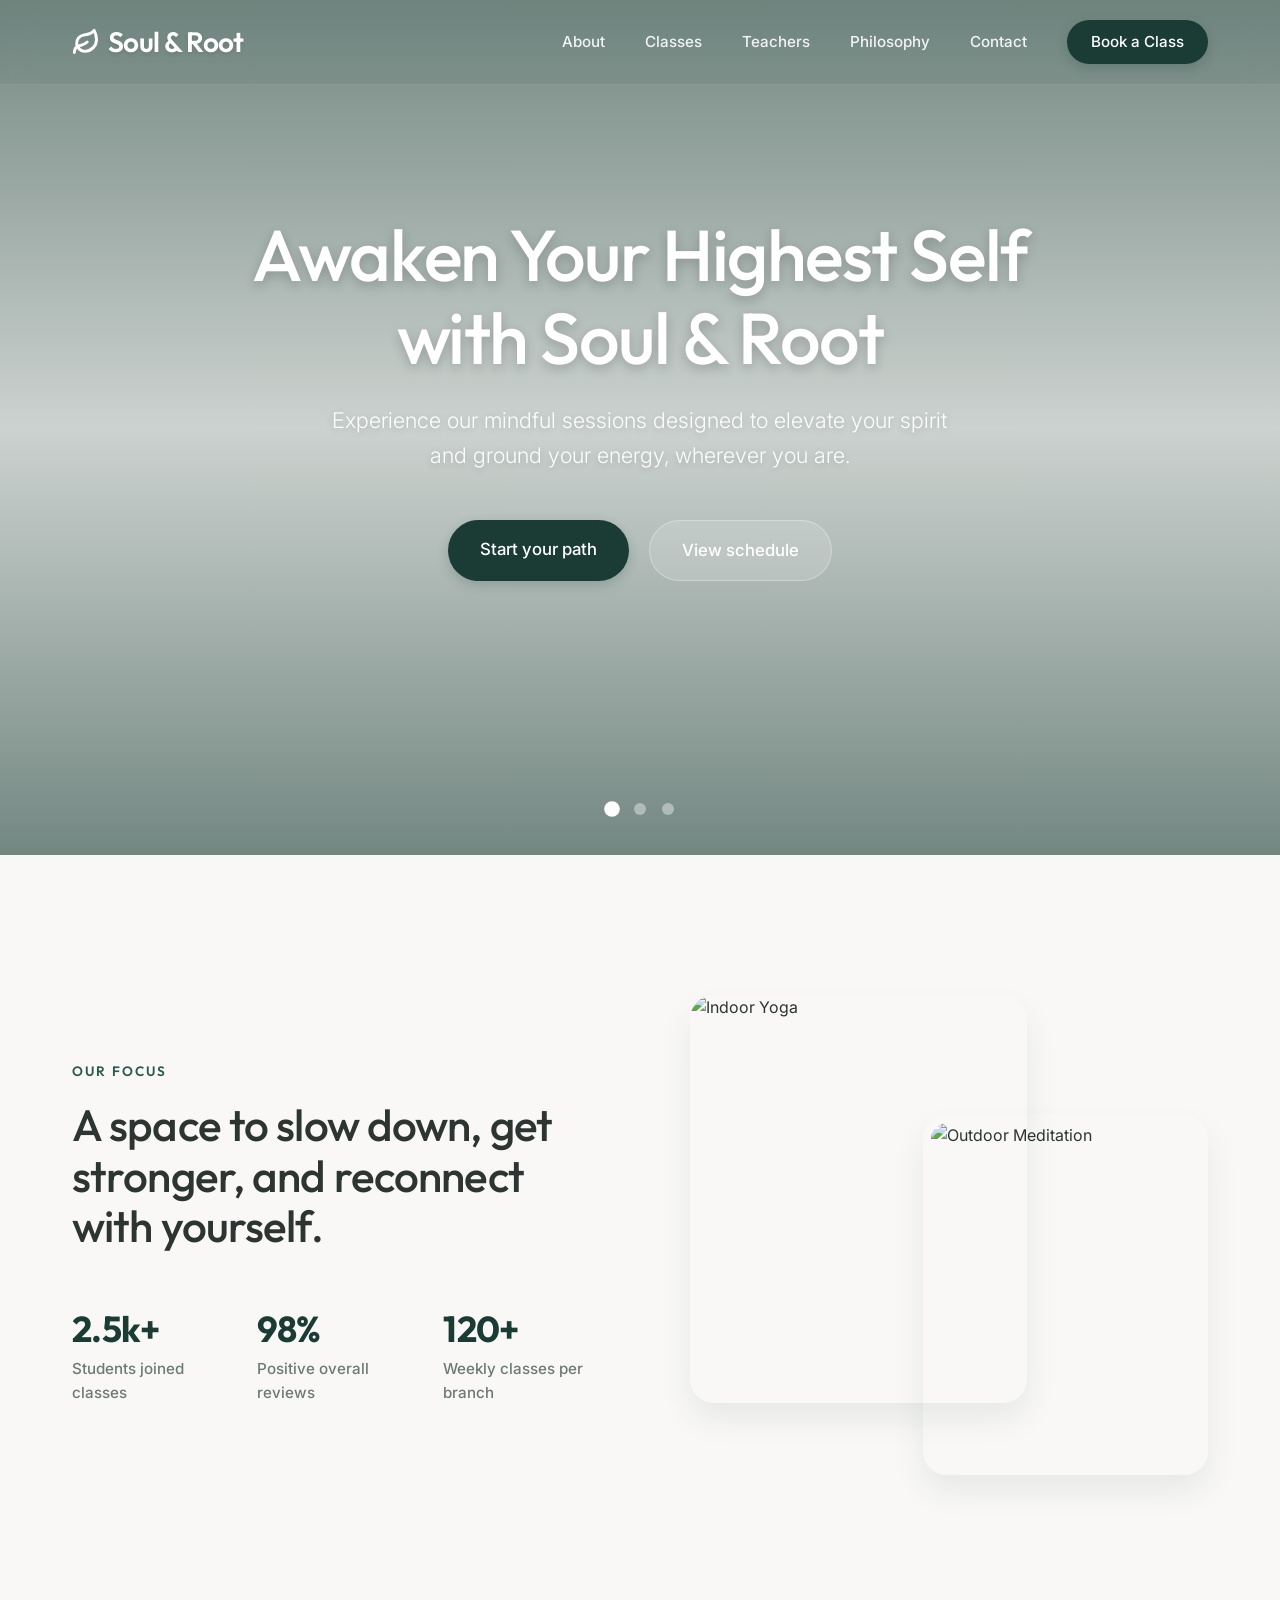
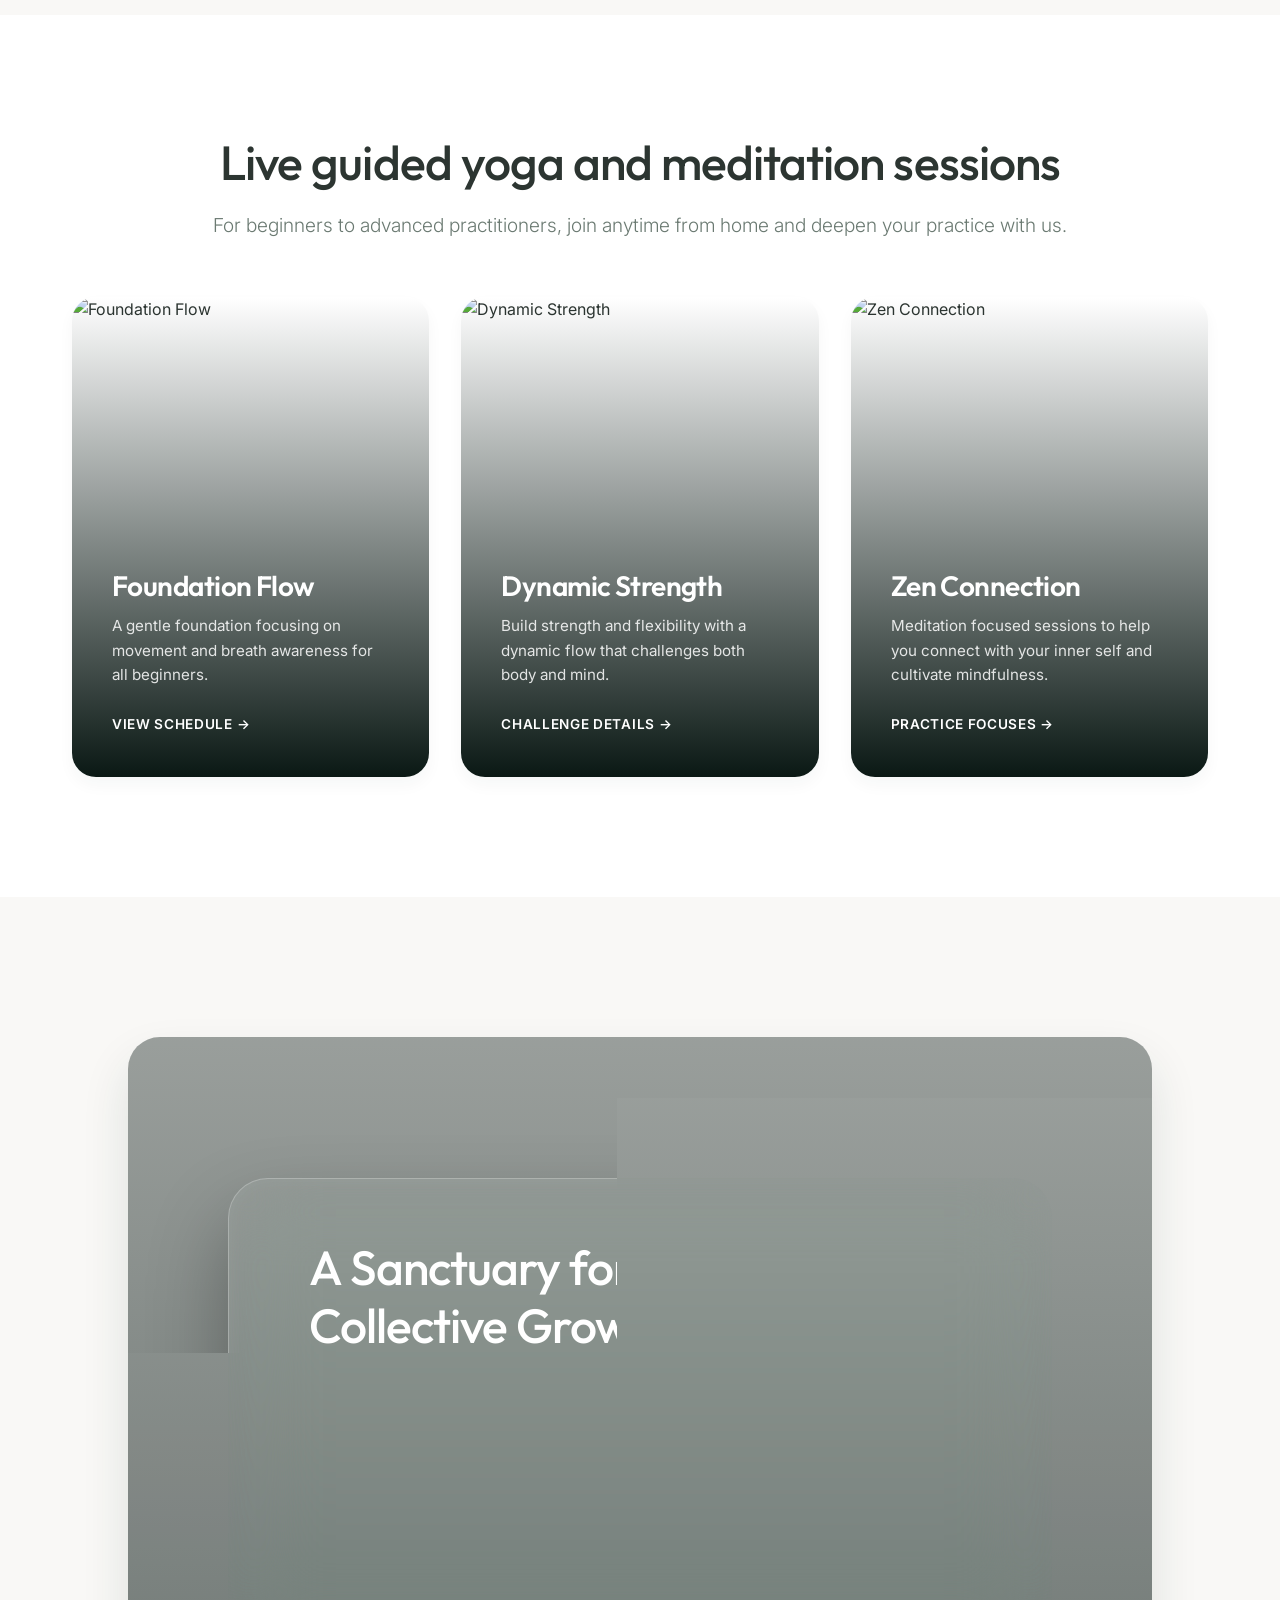
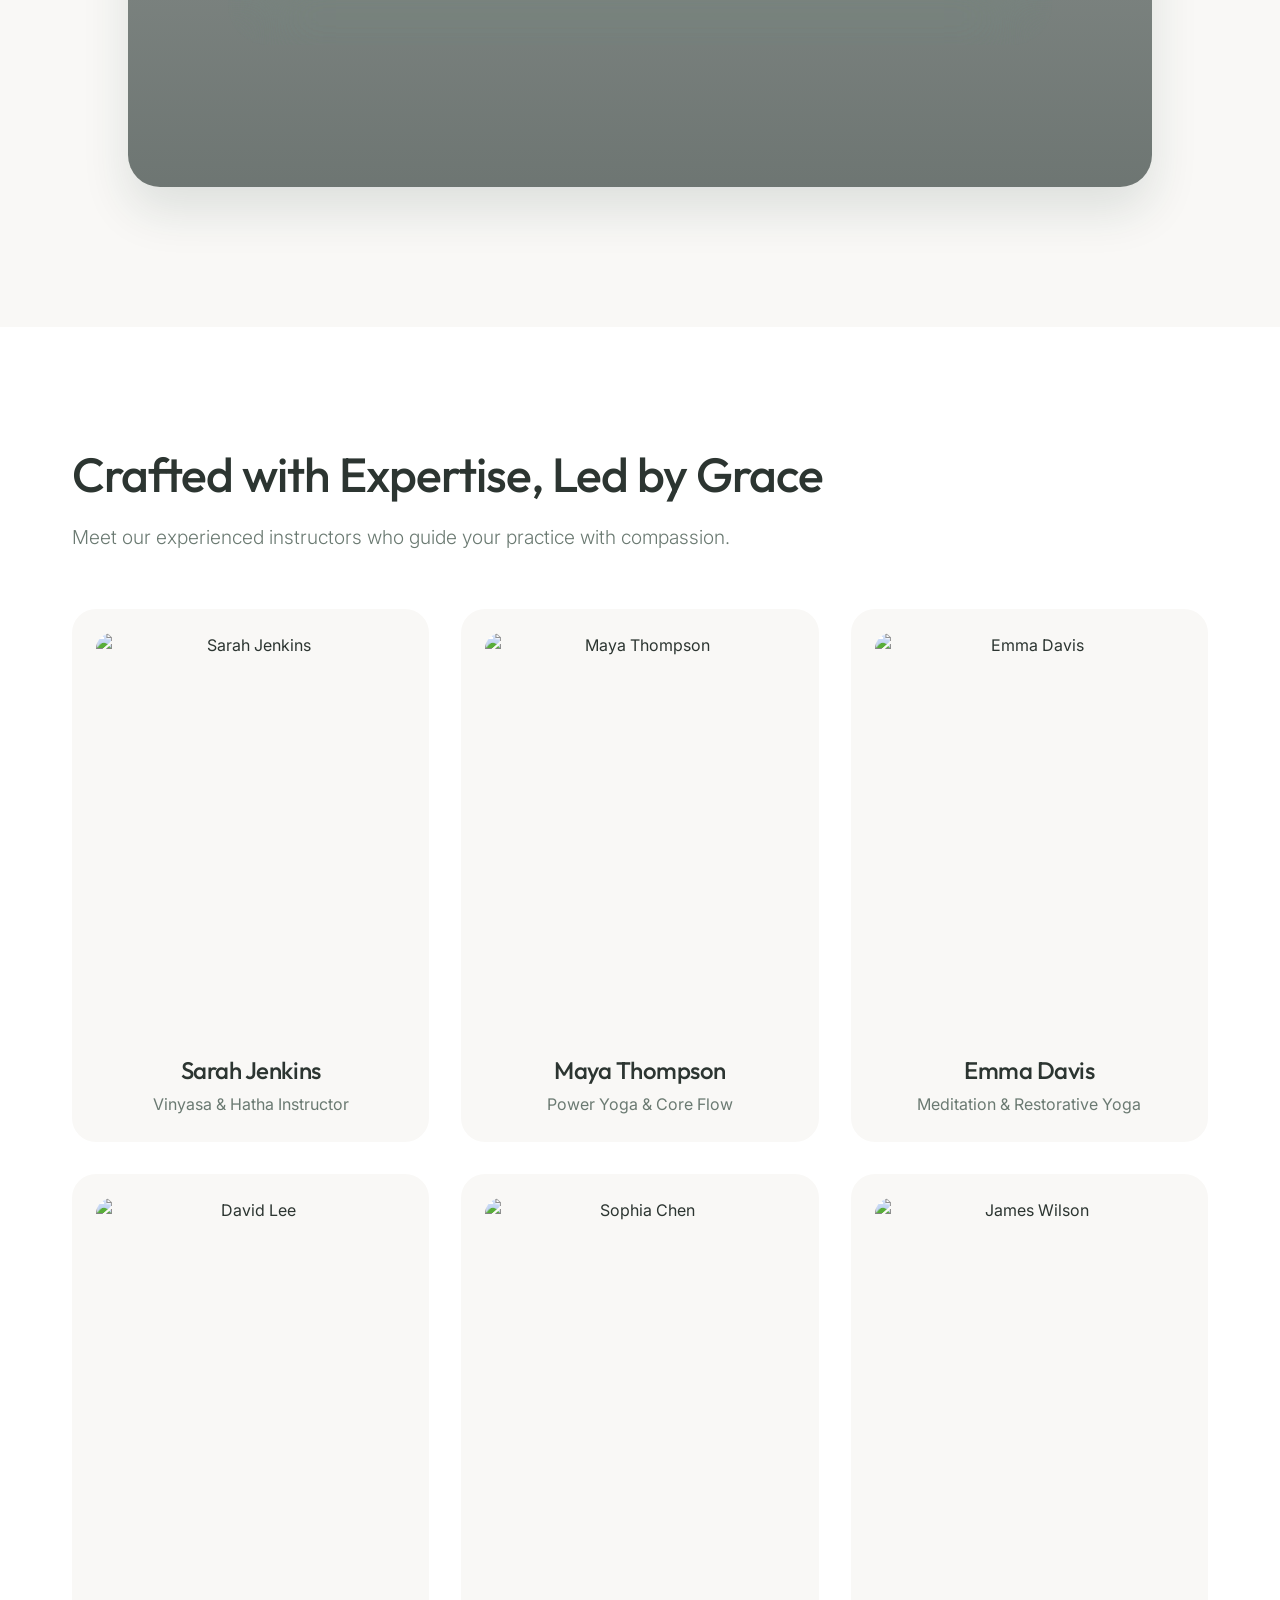
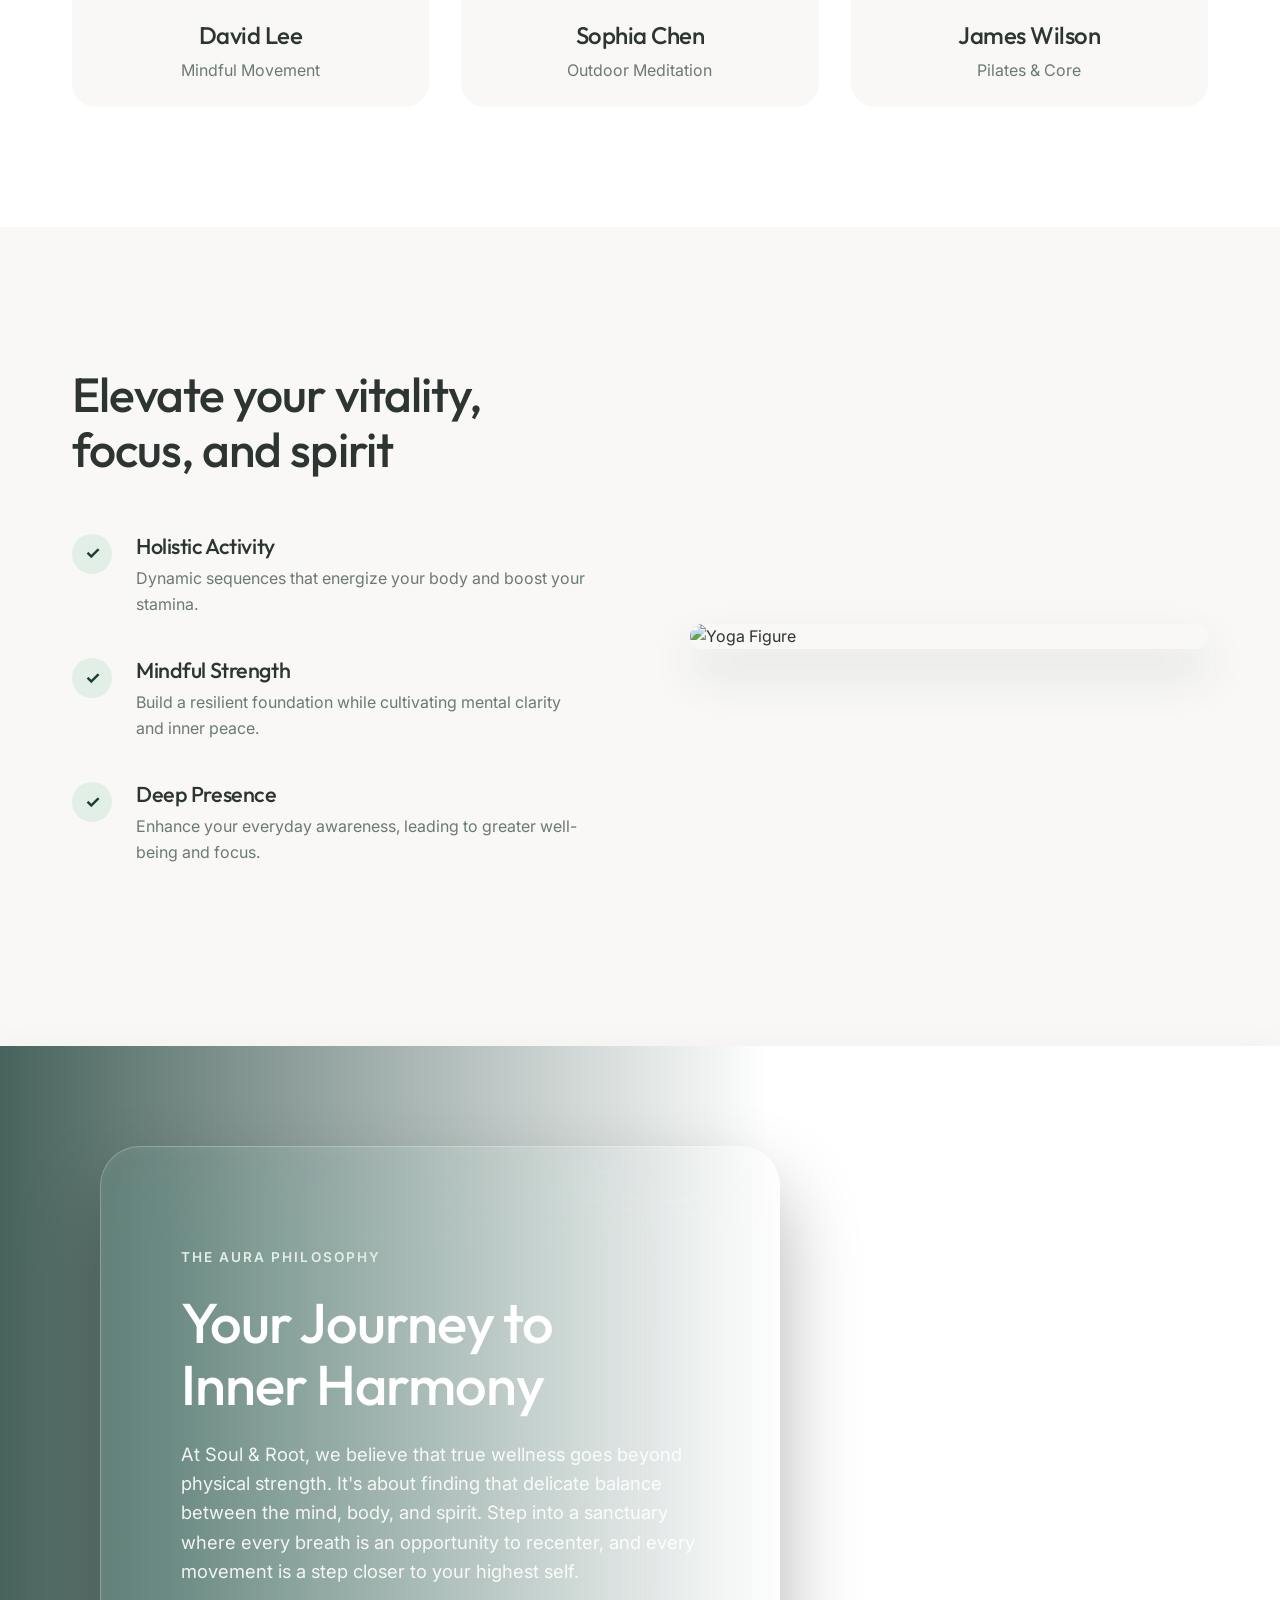
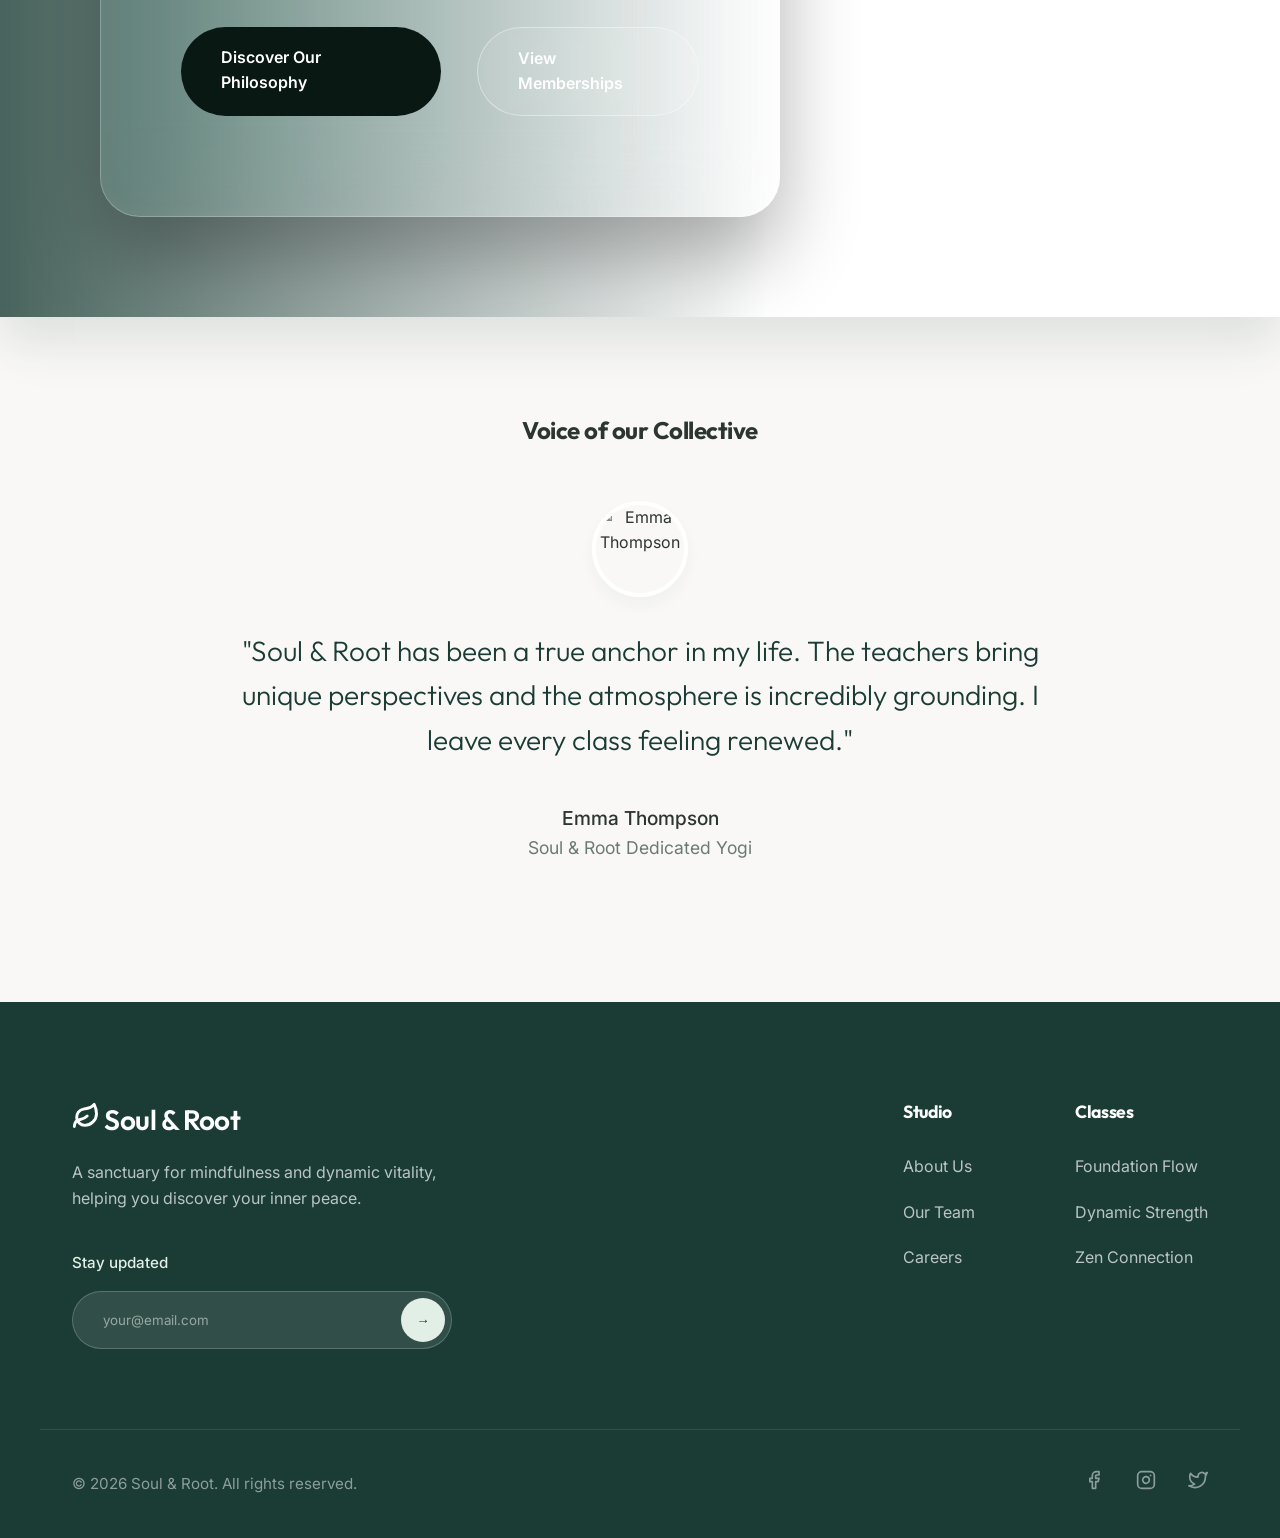
==== index.html @ 2ba50287 "Add files via upload" ====
<!DOCTYPE html>
<html lang="en">
<head>
    <meta charset="UTF-8">
    <meta name="viewport" content="width=device-width, initial-scale=1.0">
    <title>Soul & Root | Awaken Your Highest Self</title>
    <meta name="description" content="Experience our mindful sessions designed to elevate your spirit and ground your energy.">
    <link href="https://fonts.googleapis.com/css2?family=Inter:wght@300;400;500;600;700&family=Outfit:wght@300;400;500;600;700;800&display=swap" rel="stylesheet">
    <link rel="stylesheet" href="style.css">
</head>
<body>
    <header class="navbar sticky-nav">
        <div class="container nav-container">
            <a href="#" class="logo">
                <svg xmlns="http://www.w3.org/2000/svg" width="28" height="28" viewBox="0 0 24 24" fill="none" stroke="currentColor" stroke-width="2" stroke-linecap="round" stroke-linejoin="round" class="logo-icon"><path d="M11 20A7 7 0 0 1 9.8 6.1C15.5 5 17 4.48 19 2c1 2 2 4.18 2 8 0 5.5-4.78 10-10 10Z"></path><path d="M2 21c0-3 1.85-5.36 5.08-6C9.5 14.52 12 13 13 12"></path></svg>
                Soul & Root
            </a>
            <div class="hamburger" id="hamburger">
                <svg xmlns="http://www.w3.org/2000/svg" width="32" height="32" viewBox="0 0 24 24" fill="none" stroke="currentColor" stroke-width="2" stroke-linecap="round" stroke-linejoin="round"><line x1="3" y1="12" x2="21" y2="12"></line><line x1="3" y1="6" x2="21" y2="6"></line><line x1="3" y1="18" x2="21" y2="18"></line></svg>
            </div>
            <div class="nav-menu" id="nav-menu">
                <nav class="nav-links">
                    <a href="#about">About</a>
                    <a href="#classes">Classes</a>
                    <a href="#teachers">Teachers</a>
                    <a href="#experience">Philosophy</a>
                    <a href="#contact">Contact</a>
                </nav>
                <a href="#schedule" class="btn btn-primary nav-cta">Book a Class</a>
            </div>
        </div>
    </header>

    <main>
        <section class="hero" id="home">
            <div class="hero-slider">
                <div class="slide active" style="background-image: url('images/hero_slide_3.png');"></div>
                <div class="slide" style="background-image: url('images/hero_slide_2.png');"></div>
                <div class="slide" style="background-image: url('images/hero_bg_new.png');"></div>
            </div>
            <div class="hero-overlay"></div>
            <div class="hero-content container fade-in-up">
                <h1>Awaken Your Highest Self<br>with Soul & Root</h1>
                <p>Experience our mindful sessions designed to elevate your spirit<br>and ground your energy, wherever you are.</p>
                <div class="hero-buttons">
                    <a href="#start" class="btn btn-primary">Start your path</a>
                    <a href="#schedule" class="btn btn-secondary">View schedule</a>
                </div>
            </div>
            <div class="slider-controls">
                <button class="dot active" data-index="0" aria-label="Slide 1"></button>
                <button class="dot" data-index="1" aria-label="Slide 2"></button>
                <button class="dot" data-index="2" aria-label="Slide 3"></button>
            </div>
        </section>

        <section class="features" id="about">
            <div class="container features-container">
                <div class="features-text">
                    <h4 class="section-subtitle">OUR FOCUS</h4>
                    <h2>A space to slow down, get stronger, and reconnect with yourself.</h2>
                    <div class="stats">
                        <div class="stat-item">
                            <h3>2.5k+</h3>
                            <p>Students joined classes</p>
                        </div>
                        <div class="stat-item">
                            <h3>98%</h3>
                            <p>Positive overall reviews</p>
                        </div>
                        <div class="stat-item">
                            <h3>120+</h3>
                            <p>Weekly classes per branch</p>
                        </div>
                    </div>
                </div>
                <div class="features-images">
                    <div class="img-wrap img-wrap-1 hover-lift">
                        <img src="images/yoga_indoor.png" alt="Indoor Yoga">
                    </div>
                    <div class="img-wrap img-wrap-2 hover-lift">
                        <img src="images/meditation_outdoor.png" alt="Outdoor Meditation">
                    </div>
                </div>
            </div>
        </section>

        <section class="sessions" id="classes">
            <div class="container">
                <div class="section-header text-center">
                    <h2>Live guided yoga and meditation sessions</h2>
                    <p>For beginners to advanced practitioners, join anytime from home and deepen your practice with us.</p>
                </div>
                <div class="premium-session-cards">
                    <a href="#" class="premium-card hover-lift">
                        <img src="https://images.unsplash.com/photo-1544367567-0f2fcb009e0b?q=80&w=800&auto=format&fit=crop" class="premium-card-bg" alt="Foundation Flow">
                        <div class="premium-card-overlay"></div>
                        <div class="premium-card-content">
                            <h3>Foundation Flow</h3>
                            <p>A gentle foundation focusing on movement and breath awareness for all beginners.</p>
                            <span class="card-link">View schedule &rarr;</span>
                        </div>
                    </a>
                    <a href="#" class="premium-card hover-lift">
                        <img src="https://images.unsplash.com/photo-1575052814086-f385e2e2ad1b?q=80&w=800&auto=format&fit=crop" class="premium-card-bg" alt="Dynamic Strength">
                        <div class="premium-card-overlay"></div>
                        <div class="premium-card-content">
                            <h3>Dynamic Strength</h3>
                            <p>Build strength and flexibility with a dynamic flow that challenges both body and mind.</p>
                            <span class="card-link">Challenge Details &rarr;</span>
                        </div>
                    </a>
                    <a href="#" class="premium-card hover-lift">
                        <img src="https://images.unsplash.com/photo-1506126613408-eca07ce68773?q=80&w=800&auto=format&fit=crop" class="premium-card-bg" alt="Zen Connection">
                        <div class="premium-card-overlay"></div>
                        <div class="premium-card-content">
                            <h3>Zen Connection</h3>
                            <p>Meditation focused sessions to help you connect with your inner self and cultivate mindfulness.</p>
                            <span class="card-link">Practice Focuses &rarr;</span>
                        </div>
                    </a>
                </div>
            </div>
        </section>

        <section class="community" id="community">
            <div class="community-bg">
                    <div class="community-content">
                        <div class="community-text">
                            <h2>A Sanctuary for<br>Collective Growth</h2>
                            <p>Join our inclusive and vibrant community of practitioners. Discover a sense of belonging and support as we all grow together in our journey.</p>
                            <a href="#" class="btn-solid-glass">Join the Circle</a>
                        </div>
                        <div class="community-stats">
                            <div class="stat">
                                <h3>5k+</h3>
                                <p>Yoga Classes</p>
                            </div>
                            <div class="stat">
                                <h3>15+</h3>
                                <p>Yoga Styles</p>
                            </div>
                        </div>
                    </div>
                </div>
            </div>
        </section>

        <section class="teachers" id="teachers">
            <div class="container">
                <div class="section-header">
                    <h2>Crafted with Expertise, Led by Grace</h2>
                    <p>Meet our experienced instructors who guide your practice with compassion.</p>
                </div>
                <div class="teacher-grid">
                    <div class="teacher-card hover-lift">
                        <img src="images/teacher_1.png" alt="Sarah Jenkins">
                        <h3>Sarah Jenkins</h3>
                        <p>Vinyasa & Hatha Instructor</p>
                    </div>
                    <div class="teacher-card hover-lift">
                        <img src="images/teacher_2.png" alt="Maya Thompson">
                        <h3>Maya Thompson</h3>
                        <p>Power Yoga & Core Flow</p>
                    </div>
                    <div class="teacher-card hover-lift">
                        <img src="images/teacher_3.png" alt="Emma Davis">
                        <h3>Emma Davis</h3>
                        <p>Meditation & Restorative Yoga</p>
                    </div>
                    <div class="teacher-card hover-lift">
                        <img src="images/teacher_4.png" alt="David Lee">
                        <h3>David Lee</h3>
                        <p>Mindful Movement</p>
                    </div>
                    <div class="teacher-card hover-lift">
                        <img src="images/teacher_5.png" alt="Sophia Chen">
                        <h3>Sophia Chen</h3>
                        <p>Outdoor Meditation</p>
                    </div>
                    <div class="teacher-card hover-lift">
                        <img src="images/teacher_6.png" alt="James Wilson">
                        <h3>James Wilson</h3>
                        <p>Pilates & Core</p>
                    </div>
                </div>
            </div>
        </section>

        <section class="benefits">
            <div class="container benefits-container">
                <div class="benefits-text">
                    <h2>Elevate your vitality,<br>focus, and spirit</h2>
                    <ul class="benefits-list">
                        <li>
                            <div class="icon">✓</div>
                            <div>
                                <h4>Holistic Activity</h4>
                                <p>Dynamic sequences that energize your body and boost your stamina.</p>
                            </div>
                        </li>
                        <li>
                            <div class="icon">✓</div>
                            <div>
                                <h4>Mindful Strength</h4>
                                <p>Build a resilient foundation while cultivating mental clarity and inner peace.</p>
                            </div>
                        </li>
                        <li>
                            <div class="icon">✓</div>
                            <div>
                                <h4>Deep Presence</h4>
                                <p>Enhance your everyday awareness, leading to greater well-being and focus.</p>
                            </div>
                        </li>
                    </ul>
                </div>
                <div class="benefits-image hover-lift">
                    <img src="images/normal_yoga.png" alt="Yoga Figure">
                </div>
            </div>
        </section>

        <section class="experience" id="experience">
            <div class="experience-bg">
                    <div class="experience-content">
                        <span class="experience-badge">THE AURA PHILOSOPHY</span>
                        <h2>Your Journey to<br>Inner Harmony</h2>
                        <p>At Soul & Root, we believe that true wellness goes beyond physical strength. It's about finding that delicate balance between the mind, body, and spirit. Step into a sanctuary where every breath is an opportunity to recenter, and every movement is a step closer to your highest self.</p>
                        <div class="hero-buttons">
                            <a href="#about" class="btn-solid-glass">Discover Our Philosophy</a>
                            <a href="#pricing" class="btn-outline-glass" style="margin-left: 16px;">View Memberships</a>
                        </div>
                    </div>
                </div>
            </div>
        </section>

        <section class="testimonial">
            <div class="container text-center">
                <h2>Voice of our Collective</h2>
                <div class="testimonial-content">
                    <img src="images/testimonial_user.png" alt="Emma Thompson" class="testimonial-avatar">
                    <blockquote>
                        "Soul & Root has been a true anchor in my life. The teachers bring unique perspectives and the atmosphere is incredibly grounding. I leave every class feeling renewed."
                    </blockquote>
                    <p class="author"><strong>Emma Thompson</strong><br>Soul & Root Dedicated Yogi</p>
                </div>
            </div>
        </section>
    </main>

    <footer class="footer">
        <div class="container footer-container">
            <div class="footer-brand">
                <a href="#" class="logo">
                    <svg xmlns="http://www.w3.org/2000/svg" width="28" height="28" viewBox="0 0 24 24" fill="none" stroke="currentColor" stroke-width="2" stroke-linecap="round" stroke-linejoin="round" class="logo-icon"><path d="M11 20A7 7 0 0 1 9.8 6.1C15.5 5 17 4.48 19 2c1 2 2 4.18 2 8 0 5.5-4.78 10-10 10Z"></path><path d="M2 21c0-3 1.85-5.36 5.08-6C9.5 14.52 12 13 13 12"></path></svg>
                    Soul & Root
                </a>
                <p>A sanctuary for mindfulness and dynamic vitality, helping you discover your inner peace.</p>
                <div class="newsletter">
                    <label for="email">Stay updated</label>
                    <div class="input-group">
                        <input type="email" id="email" placeholder="your@email.com">
                        <button type="submit" aria-label="Subscribe">&rarr;</button>
                    </div>
                </div>
            </div>
            <div class="footer-links">
                <div class="link-column">
                    <h4>Studio</h4>
                    <a href="#">About Us</a>
                    <a href="#">Our Team</a>
                    <a href="#">Careers</a>
                </div>
                <div class="link-column">
                    <h4>Classes</h4>
                    <a href="#">Foundation Flow</a>
                    <a href="#">Dynamic Strength</a>
                    <a href="#">Zen Connection</a>
                </div>
            </div>
        </div>
        <div class="container footer-bottom">
            <p>&copy; 2026 Soul & Root. All rights reserved.</p>
            <div class="social-links">
                <a href="#" aria-label="Facebook"><svg xmlns="http://www.w3.org/2000/svg" width="20" height="20" viewBox="0 0 24 24" fill="none" stroke="currentColor" stroke-width="2" stroke-linecap="round" stroke-linejoin="round"><path d="M18 2h-3a5 5 0 0 0-5 5v3H7v4h3v8h4v-8h3l1-4h-4V7a1 1 0 0 1 1-1h3z"></path></svg></a>
                <a href="#" aria-label="Instagram"><svg xmlns="http://www.w3.org/2000/svg" width="20" height="20" viewBox="0 0 24 24" fill="none" stroke="currentColor" stroke-width="2" stroke-linecap="round" stroke-linejoin="round"><rect x="2" y="2" width="20" height="20" rx="5" ry="5"></rect><path d="M16 11.37A4 4 0 1 1 12.63 8 4 4 0 0 1 16 11.37z"></path><line x1="17.5" y1="6.5" x2="17.51" y2="6.5"></line></svg></a>
                <a href="#" aria-label="Twitter"><svg xmlns="http://www.w3.org/2000/svg" width="20" height="20" viewBox="0 0 24 24" fill="none" stroke="currentColor" stroke-width="2" stroke-linecap="round" stroke-linejoin="round"><path d="M23 3a10.9 10.9 0 0 1-3.14 1.53 4.48 4.48 0 0 0-7.86 3v1A10.66 10.66 0 0 1 3 4s-4 9 5 13a11.64 11.64 0 0 1-7 2c9 5 20 0 20-11.5a4.5 4.5 0 0 0-.08-.83A7.72 7.72 0 0 0 23 3z"></path></svg></a>
            </div>
        </div>
    </footer>

    <script>
        document.addEventListener('DOMContentLoaded', () => {
            const slides = document.querySelectorAll('.hero-slider .slide');
            const dots = document.querySelectorAll('.slider-controls .dot');
            const hamburger = document.getElementById('hamburger');
            const navMenu = document.getElementById('nav-menu');
            let currentSlide = 0;
            let slideInterval;

            // Mobile Menu Toggle
            if (hamburger && navMenu) {
                hamburger.addEventListener('click', () => {
                    navMenu.classList.toggle('active');
                });

                // Close mobile menu when clicking a link
                document.querySelectorAll('.nav-links a, .nav-cta').forEach(link => {
                    link.addEventListener('click', () => {
                        navMenu.classList.remove('active');
                    });
                });
            }

            // Scroll Effect
            window.addEventListener('scroll', () => {
                const navbar = document.querySelector('.navbar');
                if (window.scrollY > 50) {
                    navbar.classList.add('scrolled');
                } else {
                    navbar.classList.remove('scrolled');
                }
            });


            // Slider Logic
            function goToSlide(n) {
                slides[currentSlide].classList.remove('active');
                if (dots.length > 0) dots[currentSlide].classList.remove('active');
                currentSlide = (n + slides.length) % slides.length;
                slides[currentSlide].classList.add('active');
                if (dots.length > 0) dots[currentSlide].classList.add('active');
            }

            function nextSlide() {
                goToSlide(currentSlide + 1);
            }

            function startSlideShow() {
                if (slides.length > 0) {
                    slideInterval = setInterval(nextSlide, 5000);
                }
            }

            if (dots.length > 0) {
                dots.forEach((dot, index) => {
                    dot.addEventListener('click', () => {
                        clearInterval(slideInterval);
                        goToSlide(index);
                        startSlideShow();
                    });
                });
            }

            startSlideShow();
        });
    </script>
</body>
</html>
---- style.css ----
:root {
    --primary-font: 'Inter', sans-serif;
    --heading-font: 'Outfit', sans-serif;
    
    /* New Modern Wellness Palette */
    --color-bg: #F9F8F6; /* Warm off-white */
    --color-text: #2C3531; /* Very dark slate green */
    --color-text-light: #6B7A72;
    
    --color-sage: #E2EFE7;
    --color-sage-dark: #C6D8CE;
    --color-forest: #1A3C34;
    --color-forest-light: #2A5A4F;
    --color-night: #0A1814; /* Extremely deep forest charcoal */
    --color-sand: #F4F1DE;
    --color-white: #FFFFFF;
    
    --radius-sm: 8px;
    --radius-md: 16px;
    --radius-lg: 24px;
    --radius-xl: 32px;
    
    --shadow-sm: 0 8px 16px rgba(26, 60, 52, 0.04);
    --shadow-md: 0 16px 32px rgba(26, 60, 52, 0.08);
    --shadow-lg: 0 24px 48px rgba(26, 60, 52, 0.12);
}

* {
    margin: 0;
    padding: 0;
    box-sizing: border-box;
}

html {
    scroll-behavior: smooth;
}

body {
    font-family: var(--primary-font);
    background-color: var(--color-bg);
    color: var(--color-text);
    line-height: 1.6;
    -webkit-font-smoothing: antialiased;
    overflow-x: hidden;
}

a {
    text-decoration: none;
    color: inherit;
}

ul {
    list-style: none;
}

img {
    max-width: 100%;
    display: block;
}

.container {
    max-width: 1200px;
    margin: 0 auto;
    padding: 0 32px;
}

section {
    padding: 140px 0;
}

.text-center {
    text-align: center;
}

/* Typography Improvements */
h1, h2, h3, h4, .logo {
    font-family: var(--heading-font);
    color: var(--color-text);
    line-height: 1.15;
    letter-spacing: -0.02em;
}

.section-header {
    margin-bottom: 56px;
}

.section-header h2 {
    font-size: 3rem;
    font-weight: 500;
    margin-bottom: 20px;
}

.section-header p {
    color: var(--color-text-light);
    font-size: 1.2rem;
    font-weight: 300;
}

.hover-lift {
    transition: transform 0.4s cubic-bezier(0.165, 0.84, 0.44, 1), box-shadow 0.4s cubic-bezier(0.165, 0.84, 0.44, 1);
}

.hover-lift:hover {
    transform: translateY(-8px);
    box-shadow: var(--shadow-lg);
}

/* Buttons */
.btn {
    display: inline-block;
    padding: 16px 32px;
    border-radius: 40px;
    font-weight: 500;
    font-size: 1.05rem;
    transition: all 0.3s ease;
    cursor: pointer;
    border: none;
    text-align: center;
}

.btn-primary {
    background-color: var(--color-forest);
    color: var(--color-white);
    box-shadow: 0 4px 12px rgba(26, 60, 52, 0.2);
}

.btn-primary:hover {
    background-color: var(--color-forest-light);
    transform: translateY(-2px);
    box-shadow: 0 8px 24px rgba(26, 60, 52, 0.3);
}

.btn-secondary {
    background-color: rgba(255, 255, 255, 0.15);
    backdrop-filter: blur(12px);
    color: var(--color-white);
    border: 1px solid rgba(255, 255, 255, 0.3);
}

.btn-secondary:hover {
    background-color: rgba(255, 255, 255, 0.25);
    transform: translateY(-2px);
}

.btn-outline {
    background-color: transparent;
    border: 1.5px solid var(--color-forest);
    color: var(--color-forest);
}

.btn-outline:hover {
    background-color: var(--color-forest);
    color: var(--color-white);
}

.btn-light {
    background-color: var(--color-white);
    color: var(--color-forest);
}

.btn-light:hover {
    background-color: var(--color-sand);
}

/* Sticky Glassmorphism Navbar */
.navbar {
    position: fixed;
    top: 0;
    left: 0;
    width: 100%;
    padding: 20px 0;
    z-index: 1000;
    background: rgba(26, 60, 52, 0.05);
    backdrop-filter: blur(16px);
    -webkit-backdrop-filter: blur(16px);
    border-bottom: 1px solid rgba(255, 255, 255, 0.1);
    transition: background 0.3s ease;
}

.nav-container {
    display: flex;
    justify-content: space-between;
    align-items: center;
}

.logo {
    display: flex;
    align-items: center;
    gap: 8px;
    font-size: 1.75rem;
    font-weight: 600;
    color: var(--color-white);
    text-shadow: 0 2px 4px rgba(0,0,0,0.1);
}

.logo-icon {
    stroke: var(--color-white);
    stroke-width: 2.5;
}

.hamburger {
    display: none;
    cursor: pointer;
    color: var(--color-white);
    z-index: 1001;
}

.nav-menu {
    display: flex;
    align-items: center;
    gap: 40px;
}

.nav-links {
    display: flex;
    gap: 40px;
}

.nav-links a {
    color: rgba(255, 255, 255, 0.9);
    font-size: 0.95rem;
    font-weight: 500;
    transition: color 0.3s, text-shadow 0.3s;
}

.nav-links a:hover {
    color: var(--color-white);
    text-shadow: 0 0 8px rgba(255,255,255,0.4);
}

.nav-cta {
    padding: 10px 24px;
    font-size: 0.95rem;
}

/* Scrolled Navbar State */
.navbar.scrolled {
    background: rgba(42, 90, 79, 0.8); /* Forest-light with glass transparency */
    backdrop-filter: blur(20px);
    -webkit-backdrop-filter: blur(20px);
    padding: 14px 0;
    box-shadow: var(--shadow-md);
    border-bottom: 1px solid rgba(255, 255, 255, 0.1);
}


.navbar.scrolled .logo,
.navbar.scrolled .nav-links a,
.navbar.scrolled .hamburger {
    color: var(--color-white);
}

.navbar.scrolled .logo-icon {
    stroke: var(--color-white);
}

.navbar.scrolled .nav-links a:hover {
    color: var(--color-sage);
}


/* Hero Section */
.hero {
    position: relative;
    height: 95vh;
    min-height: 700px;
    display: flex;
    align-items: center;
    justify-content: center;
    text-align: center;
    padding-top: 80px;
    overflow: hidden;
}

.hero-slider {
    position: absolute;
    inset: 0;
    z-index: 0;
}

.hero-slider .slide {
    position: absolute;
    inset: 0;
    background-position: center;
    background-size: cover;
    background-repeat: no-repeat;
    opacity: 0;
    transition: opacity 1.5s cubic-bezier(0.4, 0, 0.2, 1);
}

.hero-slider .slide.active {
    opacity: 1;
}

.slider-controls {
    position: absolute;
    bottom: 40px;
    left: 50%;
    transform: translateX(-50%);
    display: flex;
    gap: 16px;
    z-index: 10;
}

.slider-controls .dot {
    width: 12px;
    height: 12px;
    border-radius: 50%;
    background: rgba(255, 255, 255, 0.4);
    border: none;
    cursor: pointer;
    transition: background 0.3s, transform 0.3s;
    padding: 0;
}

.slider-controls .dot:hover {
    background: rgba(255, 255, 255, 0.8);
}

.slider-controls .dot.active {
    background: var(--color-white);
    transform: scale(1.3);
}

/* Better overlay for readability */
.hero-overlay {
    position: absolute;
    top: 0;
    left: 0;
    right: 0;
    bottom: 0;
    background: linear-gradient(to bottom, rgba(26, 60, 52, 0.6) 0%, rgba(26, 60, 52, 0.2) 50%, rgba(26, 60, 52, 0.6) 100%);
    z-index: 1;
}

.hero-content {
    position: relative;
    z-index: 2;
    color: var(--color-white);
    max-width: 900px;
}

.hero-content h1 {
    font-size: 4.5rem;
    font-weight: 500;
    margin-bottom: 24px;
    color: var(--color-white);
    text-shadow: 0 4px 12px rgba(0,0,0,0.2);
}

.hero-content p {
    font-size: 1.35rem;
    margin-bottom: 48px;
    color: rgba(255, 255, 255, 0.95);
    font-weight: 300;
    text-shadow: 0 2px 8px rgba(0,0,0,0.2);
}

.hero-buttons {
    display: flex;
    gap: 20px;
    justify-content: center;
}

/* Animations */
@keyframes fadeInUp {
    from {
        opacity: 0;
        transform: translateY(30px);
    }
    to {
        opacity: 1;
        transform: translateY(0);
    }
}

.fade-in-up {
    animation: fadeInUp 1s ease-out forwards;
}

/* Features / About Section */
.features {
    padding: 140px 0;
}

.features-container {
    display: grid;
    grid-template-columns: 1fr 1fr;
    gap: 100px;
    align-items: center;
}

.section-subtitle {
    font-size: 0.85rem;
    text-transform: uppercase;
    letter-spacing: 0.15em;
    color: var(--color-forest-light);
    margin-bottom: 20px;
    font-weight: 600;
}

.features-text h2 {
    font-size: 2.75rem;
    font-weight: 500;
    margin-bottom: 56px;
}

.stats {
    display: flex;
    gap: 56px;
}

.stat-item h3 {
    font-size: 2.25rem;
    margin-bottom: 8px;
    color: var(--color-forest);
}

.stat-item p {
    font-size: 0.95rem;
    color: var(--color-text-light);
    font-weight: 500;
}

.features-images {
    position: relative;
    height: 480px;
}

.img-wrap {
    position: absolute;
    border-radius: var(--radius-lg);
    overflow: hidden;
    box-shadow: var(--shadow-md);
}

.img-wrap img {
    width: 100%;
    height: 100%;
    object-fit: cover;
}

.img-wrap-1 {
    width: 65%;
    height: 85%;
    top: 0;
    left: 0;
    z-index: 2;
}

.img-wrap-2 {
    width: 55%;
    height: 75%;
    bottom: 0;
    right: 0;
    z-index: 1;
    border: 8px solid var(--color-bg);
}

/* Sessions Section */
.sessions {
    padding: 120px 0;
    background-color: var(--color-white);
}

.premium-session-cards {
    display: grid;
    grid-template-columns: repeat(3, 1fr);
    gap: 32px;
    margin-top: 56px;
}

.premium-card {
    position: relative;
    border-radius: var(--radius-lg);
    overflow: hidden;
    height: 480px;
    display: block;
    text-decoration: none;
    box-shadow: var(--shadow-sm);
    transition: transform 0.4s ease, box-shadow 0.4s ease;
}

.premium-card:hover {
    transform: translateY(-8px);
    box-shadow: var(--shadow-lg);
}

.premium-card-bg {
    position: absolute;
    inset: 0;
    width: 100%;
    height: 100%;
    object-fit: cover;
    z-index: 1;
    transition: transform 0.8s ease;
}

.premium-card:hover .premium-card-bg {
    transform: scale(1.05);
}

.premium-card-overlay {
    position: absolute;
    inset: 0;
    background: linear-gradient(to top, var(--color-night) 0%, rgba(10, 24, 20, 0.6) 40%, rgba(10, 24, 20, 0) 100%);
    z-index: 2;
    transition: background 0.4s ease;
}

.premium-card:hover .premium-card-overlay {
    background: linear-gradient(to top, var(--color-night) 0%, rgba(10, 24, 20, 0.8) 60%, rgba(10, 24, 20, 0.2) 100%);
}

.premium-card-content {
    position: absolute;
    bottom: 0;
    left: 0;
    width: 100%;
    padding: 40px;
    z-index: 3;
    color: var(--color-white);
}

.premium-card-content h3 {
    font-size: 1.75rem;
    margin-bottom: 12px;
    font-weight: 600;
    color: var(--color-white);
}

.premium-card-content p {
    color: rgba(255, 255, 255, 0.85);
    margin-bottom: 24px;
    font-size: 0.95rem;
    line-height: 1.6;
}

.premium-card-content .card-link {
    display: inline-block;
    color: var(--color-white);
    font-weight: 600;
    text-transform: uppercase;
    font-size: 0.85rem;
    letter-spacing: 0.05em;
    position: relative;
}

.premium-card-content .card-link::after {
    content: '';
    position: absolute;
    bottom: -4px;
    left: 0;
    width: 0;
    height: 2px;
    background-color: var(--color-sage);
    transition: width 0.3s ease;
}

.premium-card:hover .premium-card-content .card-link::after {
    width: 100%;
}

/* Community Banner */
/* Community Section Refined */
.community {
    padding: 140px 0;
}

.community-bg {
    width: 80%;
    margin: 0 auto;
    border-radius: var(--radius-xl);
    min-height: 750px;
    background: url('images/bg-med.png') center/cover no-repeat;
    display: flex;
    align-items: center;
    justify-content: center;
    padding: 100px;
    box-shadow: var(--shadow-lg);
    position: relative;
    overflow: hidden;
}

.community-bg::before {
    content: '';
    position: absolute;
    inset: 0;
    background: linear-gradient(rgba(10, 24, 20, 0.4), rgba(10, 24, 20, 0.6));
    z-index: 1;
}

.community-content {
    background: rgba(255, 255, 255, 0.03);
    backdrop-filter: blur(40px) saturate(150%);
    -webkit-backdrop-filter: blur(40px) saturate(150%);
    border: 1px solid rgba(255, 255, 255, 0.25);
    padding: 60px 80px;
    border-radius: 40px;
    width: 100%;
    max-width: 1200px;
    position: relative;
    z-index: 2;
    color: var(--color-white);
    box-shadow: 0 40px 80px rgba(0, 0, 0, 0.3), inset 0 0 20px rgba(255,255,255,0.05);
    display: flex;
    justify-content: space-between;
    align-items: center;
    gap: 40px;
}

.community-text h2 {
    font-size: 3rem;
    line-height: 1.2;
    margin-bottom: 24px;
    font-weight: 500;
    color: #FFFFFF;
}

.community-text p {
    font-size: 1.1rem;
    line-height: 1.6;
    margin-bottom: 32px;
    color: rgba(255, 255, 255, 0.9);
}

.community-stats {
    display: flex;
    gap: 80px;
}

.community-stats .stat h3 {
    font-size: 3.5rem;
    line-height: 1;
    margin-bottom: 8px;
    color: var(--color-white);
    font-weight: 600;
}

.community-stats .stat p {
    color: rgba(255, 255, 255, 0.7);
    font-size: 0.95rem;
    font-weight: 500;
    text-transform: uppercase;
    letter-spacing: 0.05em;
}

@media (max-width: 992px) {
    .community-content {
        flex-direction: column;
        padding: 60px 40px;
        text-align: center;
    }
    
    .community-text h2, 
    .community-stats .stat h3 {
        font-size: 3.5rem;
    }
    
    .community-stats {
        justify-content: center;
        gap: 40px;
    }
}

/* Teachers Section */
.teachers {
    padding: 120px 0;
    background-color: var(--color-white);
}

.teacher-grid {
    display: grid;
    grid-template-columns: repeat(3, 1fr);
    gap: 32px;
}

.teacher-card {
    text-align: center;
    padding: 24px;
    border-radius: var(--radius-lg);
    background-color: var(--color-bg);
}

.teacher-card img {
    width: 100%;
    height: 400px;
    object-fit: cover;
    border-radius: var(--radius-md);
    margin-bottom: 24px;
}

.teacher-card h3 {
    font-size: 1.5rem;
    margin-bottom: 8px;
    font-weight: 500;
}

.teacher-card p {
    color: var(--color-text-light);
    font-size: 1rem;
}

/* Benefits Section */
.benefits {
    padding: 140px 0;
    background-color: var(--color-bg);
}

.benefits-container {
    display: grid;
    grid-template-columns: 1fr 1fr;
    gap: 100px;
    align-items: center;
}

.benefits-text h2 {
    font-size: 3rem;
    margin-bottom: 56px;
    font-weight: 500;
}

.benefits-list li {
    display: flex;
    gap: 24px;
    margin-bottom: 40px;
}

.benefits-list .icon {
    width: 40px;
    height: 40px;
    background-color: var(--color-sage);
    color: var(--color-forest);
    border-radius: 50%;
    display: flex;
    align-items: center;
    justify-content: center;
    flex-shrink: 0;
    font-weight: bold;
    font-size: 1.1rem;
}

.benefits-list h4 {
    font-size: 1.35rem;
    margin-bottom: 8px;
    font-weight: 500;
}

.benefits-list p {
    color: var(--color-text-light);
    font-size: 1rem;
    line-height: 1.6;
}

.benefits-image img {
    border-radius: var(--radius-lg);
    box-shadow: var(--shadow-lg);
}

/* Pricing Section */
.experience {
    padding: 0;
    background-color: var(--color-white);
}

.experience-bg {
    width: 100%;
    margin: 0;
    border-radius: 0;
    min-height: 850px;
    background: url('images/meditate.png') center/cover no-repeat;
    display: flex;
    align-items: center;
    justify-content: flex-start;
    padding: 100px;
    box-shadow: var(--shadow-lg);
    position: relative;
    overflow: hidden;
}

.experience-bg::before {
    content: '';
    position: absolute;
    top: 0;
    left: 0;
    width: 60%;
    height: 100%;
    background: linear-gradient(to right, rgba(26, 60, 52, 0.8) 0%, rgba(26, 60, 52, 0) 100%);
    z-index: 1;
}

.experience-content {
    background: rgba(255, 255, 255, 0.03);
    backdrop-filter: blur(40px) saturate(150%);
    -webkit-backdrop-filter: blur(40px) saturate(150%);
    border: 1px solid rgba(255, 255, 255, 0.25);
    padding: 100px 80px;
    border-radius: 40px;
    max-width: 680px;
    position: relative;
    z-index: 2;
    color: var(--color-white);
    box-shadow: 0 40px 80px rgba(0, 0, 0, 0.3), inset 0 0 20px rgba(255,255,255,0.05);
}

.experience-content h2 {
    font-size: 5rem;
    line-height: 1;
    margin-bottom: 32px;
    font-weight: 500;
}

.experience-content p {
    font-size: 1.25rem;
    line-height: 1.6;
    margin-bottom: 48px;
    color: rgba(255, 255, 255, 0.9);
}

.experience-badge {
    font-size: 0.85rem;
    text-transform: uppercase;
    letter-spacing: 0.15em;
    color: var(--color-sage);
    margin-bottom: 24px;
    display: block;
    font-weight: 600;
}

.experience-content h2 {
    font-size: 3.5rem;
    margin-bottom: 24px;
    color: var(--color-white);
    line-height: 1.1;
}

.experience-content p {
    color: rgba(255, 255, 255, 0.9);
    font-size: 1.15rem;
    margin-bottom: 40px;
    line-height: 1.6;
}

/* Testimonial Section */
.testimonial {
    padding: 100px 0 140px;
    background-color: var(--color-bg);
}

.testimonial-content {
    max-width: 850px;
    margin: 56px auto 0;
}

.testimonial-avatar {
    width: 96px;
    height: 96px;
    border-radius: 50%;
    margin: 0 auto 32px;
    object-fit: cover;
    box-shadow: var(--shadow-sm);
    border: 4px solid var(--color-white);
}

.testimonial blockquote {
    font-size: 1.75rem;
    font-weight: 300;
    line-height: 1.6;
    margin-bottom: 40px;
    font-family: var(--heading-font);
    color: var(--color-forest);
}

.testimonial .author {
    font-size: 1.1rem;
    color: var(--color-text-light);
}

.testimonial .author strong {
    color: var(--color-text);
    font-size: 1.2rem;
    font-weight: 500;
}

/* Footer */
.footer {
    background-color: var(--color-forest);
    color: var(--color-white);
    padding: 100px 0 40px;
}

.footer-container {
    display: flex;
    justify-content: space-between;
    margin-bottom: 80px;
}

.footer-brand {
    max-width: 380px;
}

.footer-brand .logo {
    display: block;
    margin-bottom: 24px;
    text-shadow: none;
}

.footer-brand p {
    color: rgba(255, 255, 255, 0.7);
    margin-bottom: 40px;
    font-size: 1rem;
}

.newsletter label {
    display: block;
    font-weight: 500;
    margin-bottom: 16px;
    font-size: 0.95rem;
    color: var(--color-sage);
}

.input-group {
    display: flex;
    background-color: rgba(255, 255, 255, 0.1);
    border-radius: 40px;
    overflow: hidden;
    padding: 6px;
    border: 1px solid rgba(255, 255, 255, 0.2);
}

.input-group input {
    border: none;
    padding: 12px 24px;
    outline: none;
    flex-grow: 1;
    font-family: inherit;
    background: transparent;
    color: white;
}

.input-group input::placeholder {
    color: rgba(255, 255, 255, 0.5);
}

.input-group button {
    background-color: var(--color-sage);
    color: var(--color-forest);
    border: none;
    width: 44px;
    height: 44px;
    border-radius: 50%;
    cursor: pointer;
    display: flex;
    align-items: center;
    justify-content: center;
    transition: all 0.3s;
}

.input-group button:hover {
    background-color: var(--color-white);
    transform: scale(1.05);
}

.footer-links {
    display: flex;
    gap: 100px;
}

.link-column h4 {
    margin-bottom: 32px;
    font-size: 1.1rem;
    color: var(--color-white);
}

.link-column a {
    display: block;
    color: rgba(255, 255, 255, 0.7);
    margin-bottom: 20px;
    font-size: 1rem;
    transition: color 0.3s;
}

.link-column a:hover {
    color: var(--color-white);
}

.footer-bottom {
    display: flex;
    justify-content: space-between;
    align-items: center;
    padding-top: 40px;
    border-top: 1px solid rgba(255, 255, 255, 0.1);
    color: rgba(255, 255, 255, 0.5);
    font-size: 0.95rem;
}

.social-links {
    display: flex;
    gap: 32px;
}

.social-links a {
    color: rgba(255, 255, 255, 0.5);
    transition: color 0.3s;
}

.social-links a:hover {
    color: var(--color-white);
}

/* Responsive Utilities */
@media (max-width: 992px) {
    .hamburger {
        display: block;
    }

    .nav-menu {
        position: fixed;
        top: 0;
        right: -100%;
        width: 100%;
        height: 100vh;
        background: rgba(26, 60, 52, 0.98);
        backdrop-filter: blur(24px);
        -webkit-backdrop-filter: blur(24px);
        flex-direction: column;
        justify-content: center;
        transition: right 0.4s cubic-bezier(0.4, 0, 0.2, 1);
        z-index: 1000;
        gap: 32px;
    }

    .nav-menu.active {
        right: 0;
    }

    .nav-links {
        flex-direction: column;
        align-items: center;
        gap: 32px;
    }

    .nav-links a {
        font-size: 1.5rem;
    }

    .nav-cta {
        margin-top: 16px;
    }

    .features-container,
    .community-banner,
    .benefits-container {
        grid-template-columns: 1fr;
        flex-direction: column;
        gap: 64px;
    }

    .community-banner {
        padding: 56px;
    }

    .pricing-cards {
        flex-direction: column;
    }

    .price-card {
        width: 100%;
        max-width: 420px;
    }
}

@media (max-width: 768px) {
    .premium-session-cards,
    .teacher-grid {
        grid-template-columns: 1fr;
    }

    .hero-content h1 {
        font-size: 3rem;
    }

    .footer-container {
        flex-direction: column;
        gap: 64px;
    }

    .footer-links {
        flex-direction: column;
        gap: 48px;
    }

    .experience {
        padding: 60px 0;
    }

    .experience-bg {
        padding: 40px 24px;
        height: auto;
        min-height: 500px;
    }

    .experience-content {
        padding: 40px 32px;
    }

    .experience-content h2 {
        font-size: 3rem;
    }
}

.btn-outline-glass {
    padding: 18px 40px;
    border-radius: 100px;
    border: 1.5px solid rgba(255, 255, 255, 0.4);
    background: rgba(255, 255, 255, 0.05);
    color: var(--color-white);
    font-weight: 600;
    transition: all 0.3s ease;
    backdrop-filter: blur(10px);
    display: inline-block;
}

.btn-outline-glass:hover {
    background: rgba(255, 255, 255, 0.2);
    border-color: var(--color-white);
    transform: translateY(-2px);
}

.btn-solid-glass {
    padding: 18px 40px;
    border-radius: 100px;
    background: #0A1814;
    color: var(--color-white);
    font-weight: 600;
    transition: all 0.3s ease;
    display: inline-block;
}

.btn-solid-glass:hover {
    background: #1A3C34;
    transform: translateY(-2px);
    box-shadow: 0 10px 20px rgba(0,0,0,0.2);
}
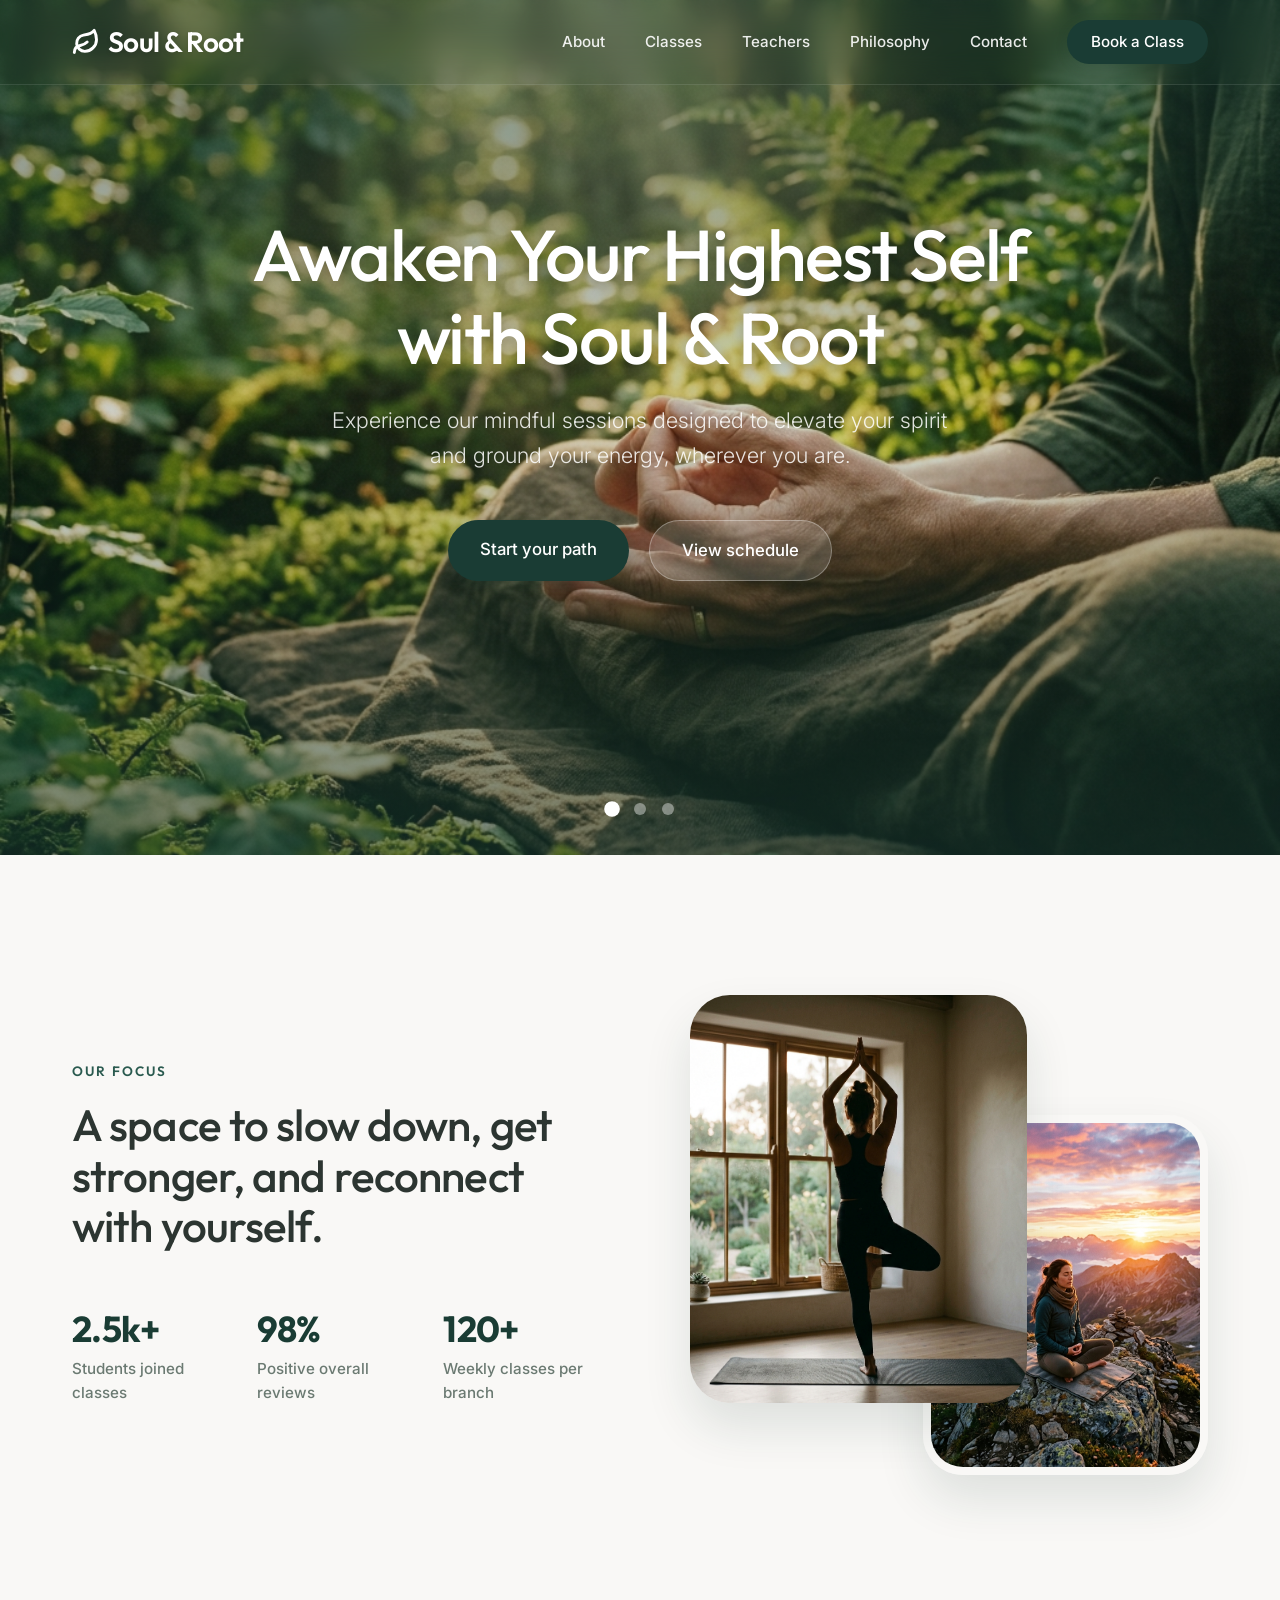
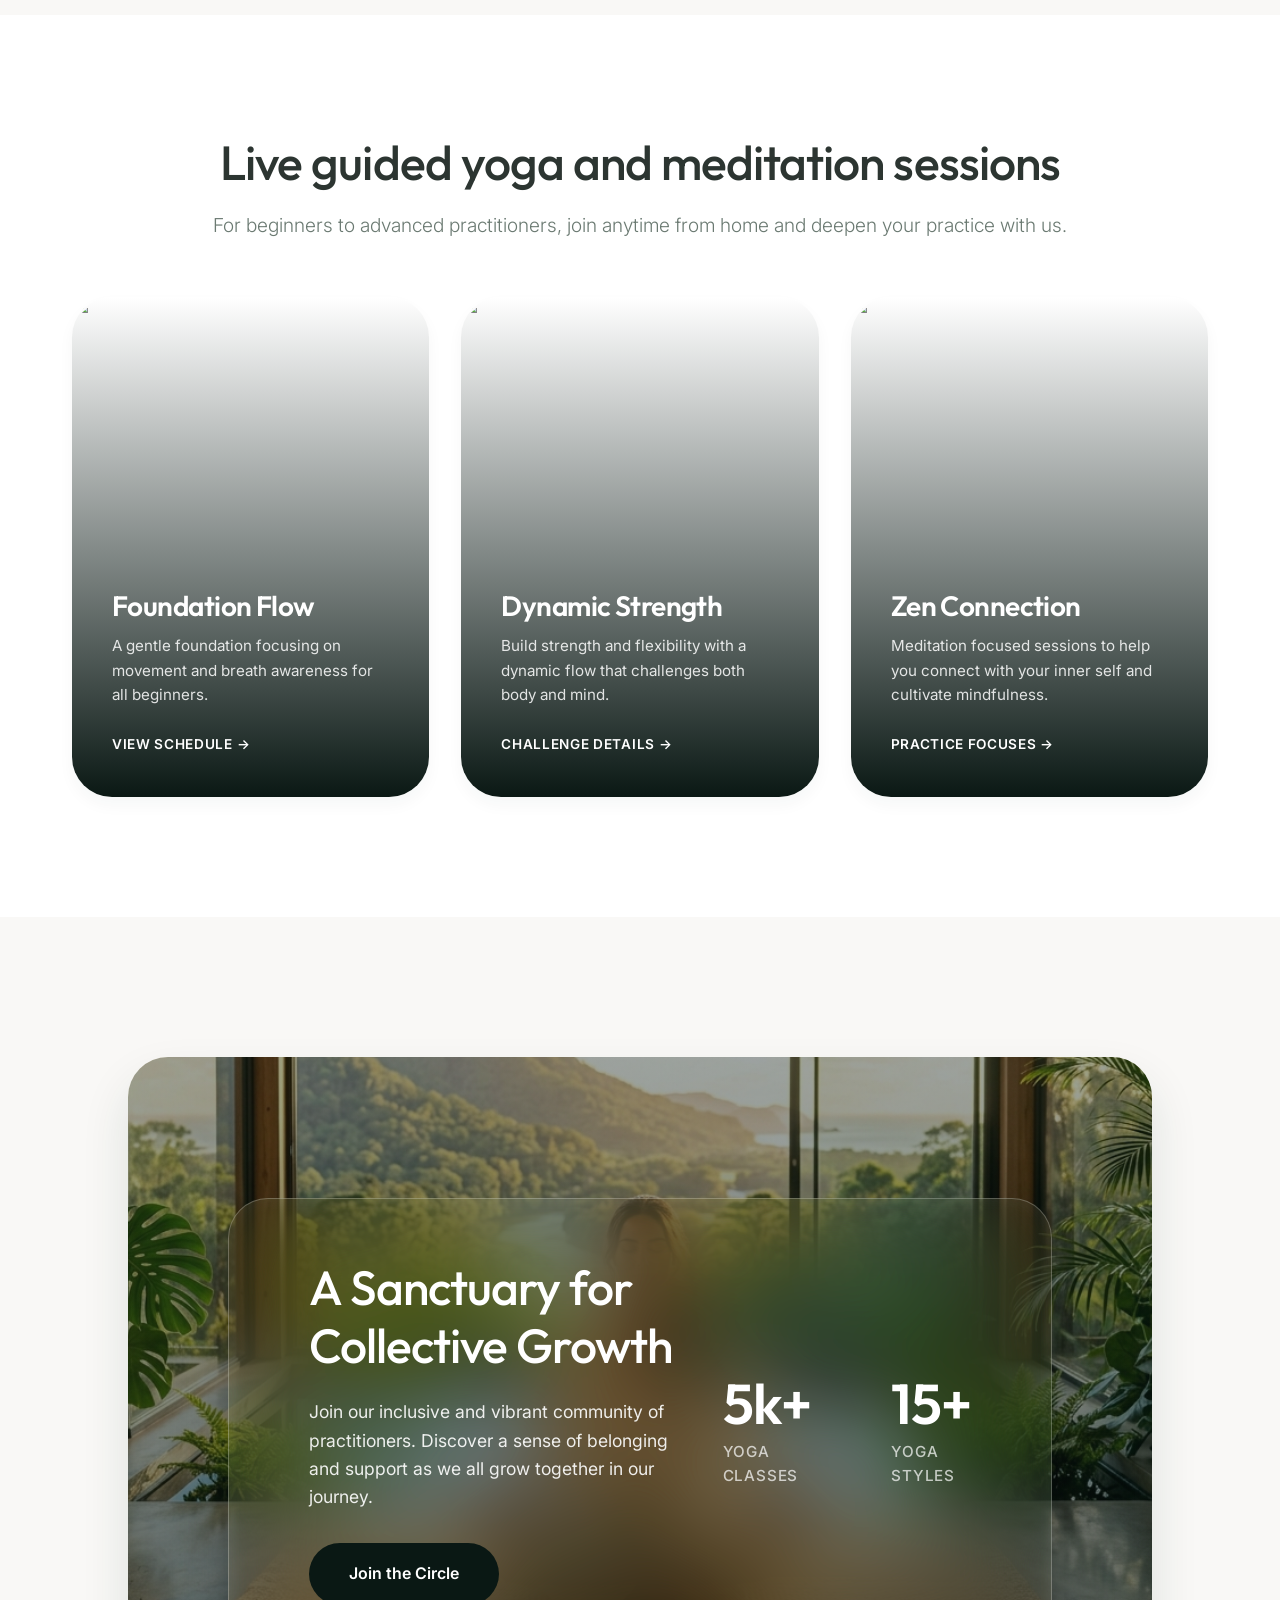
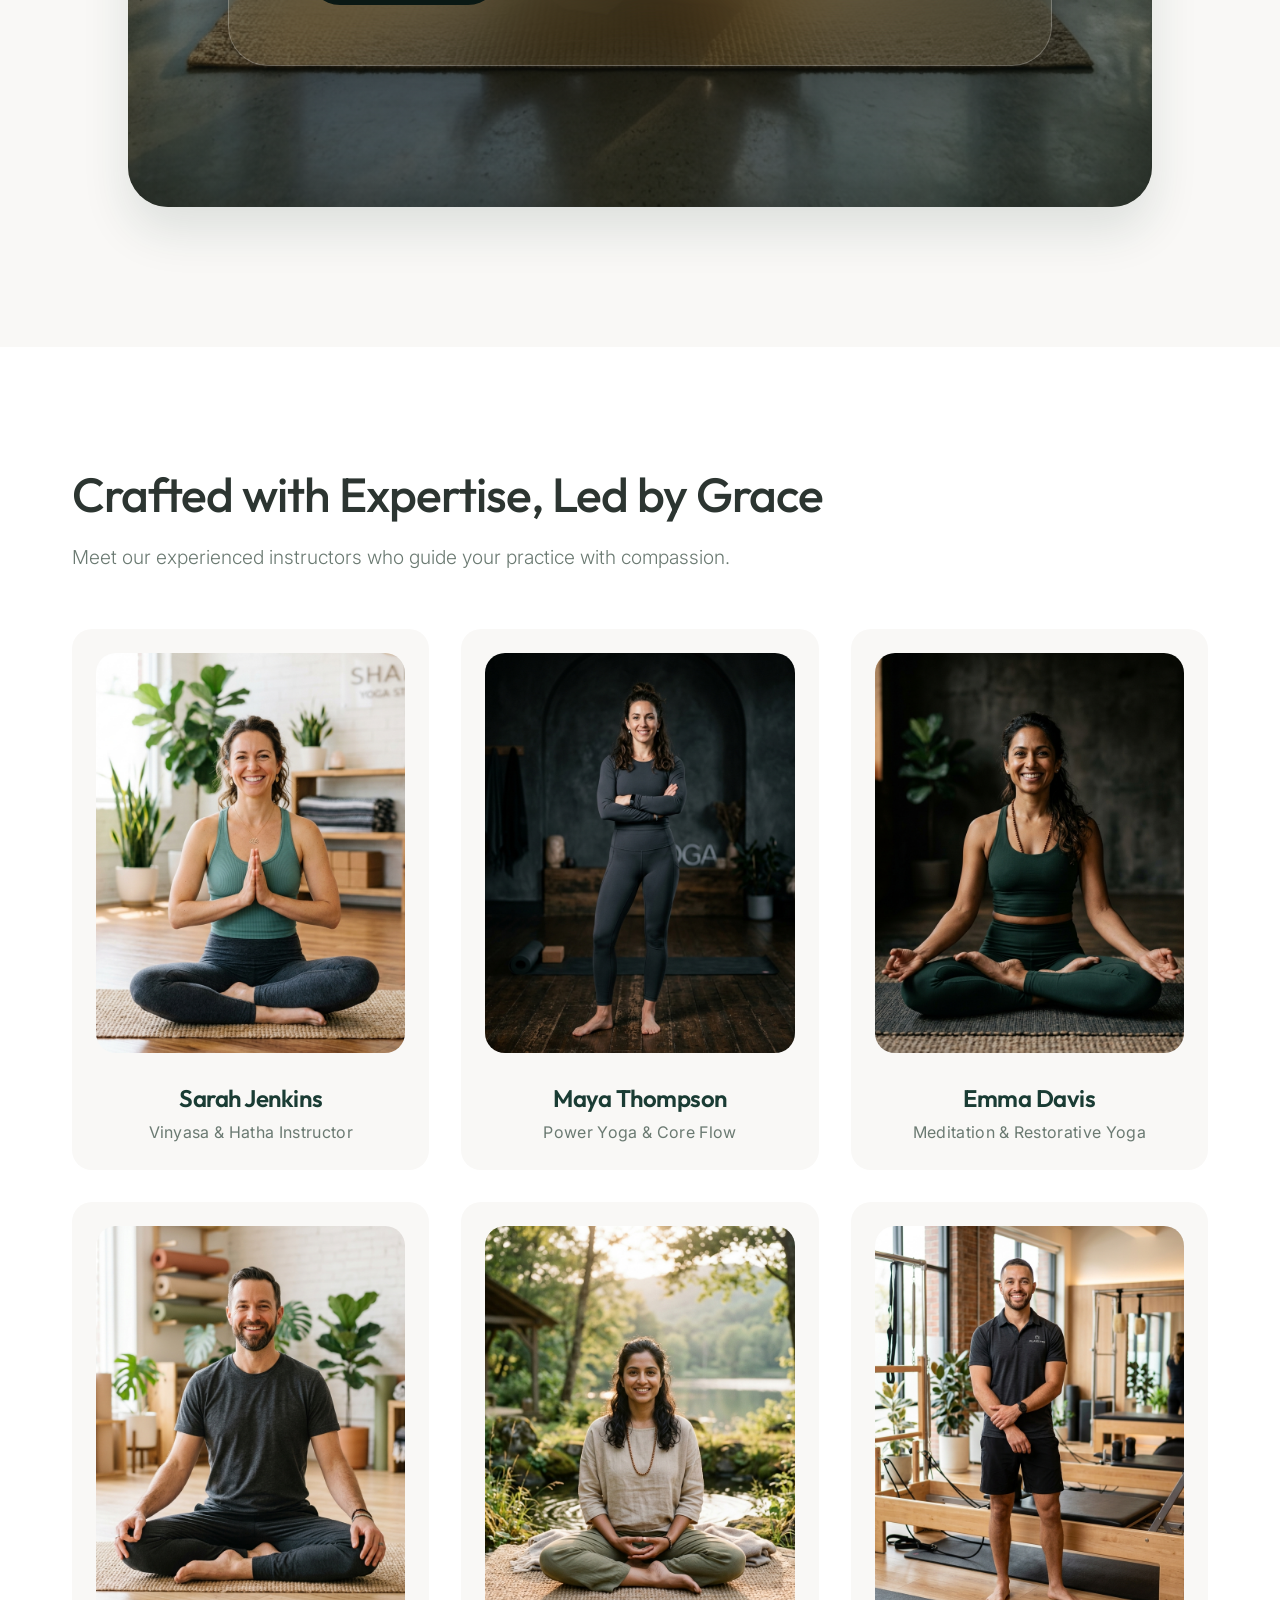
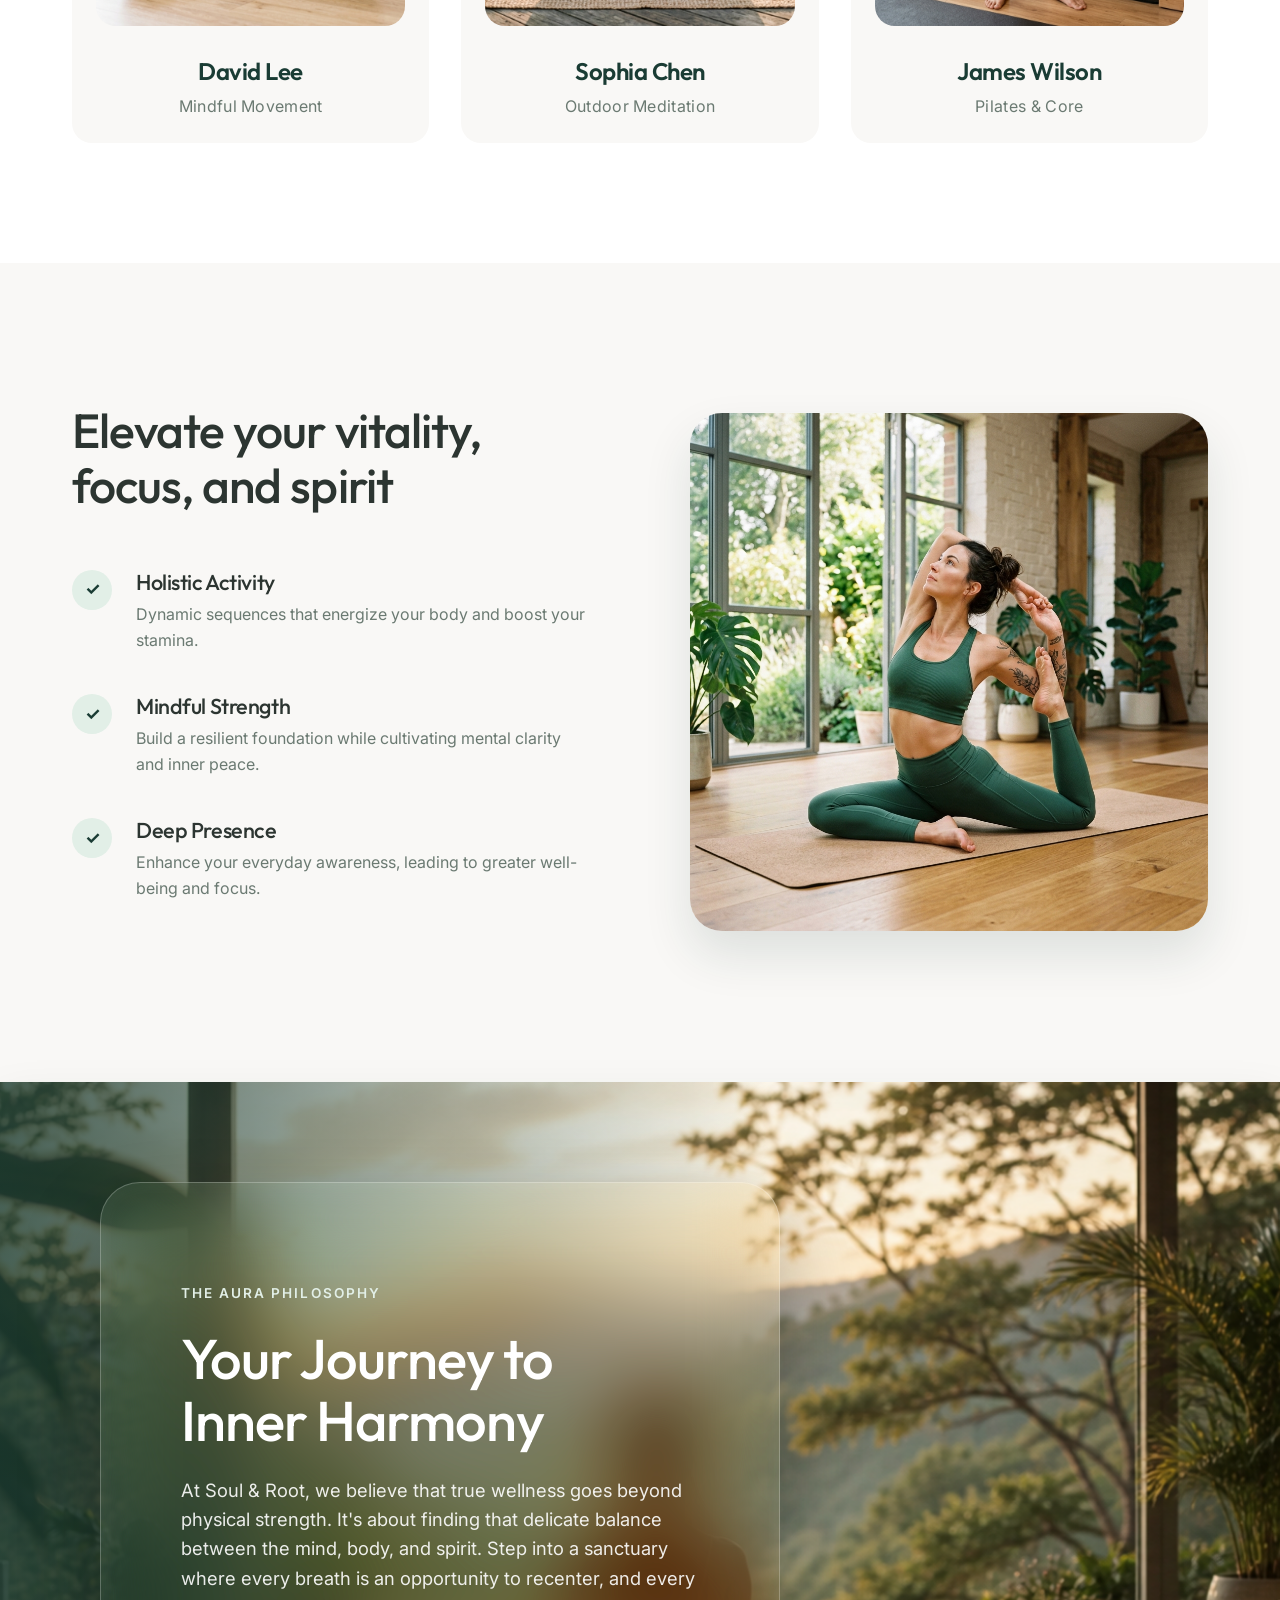
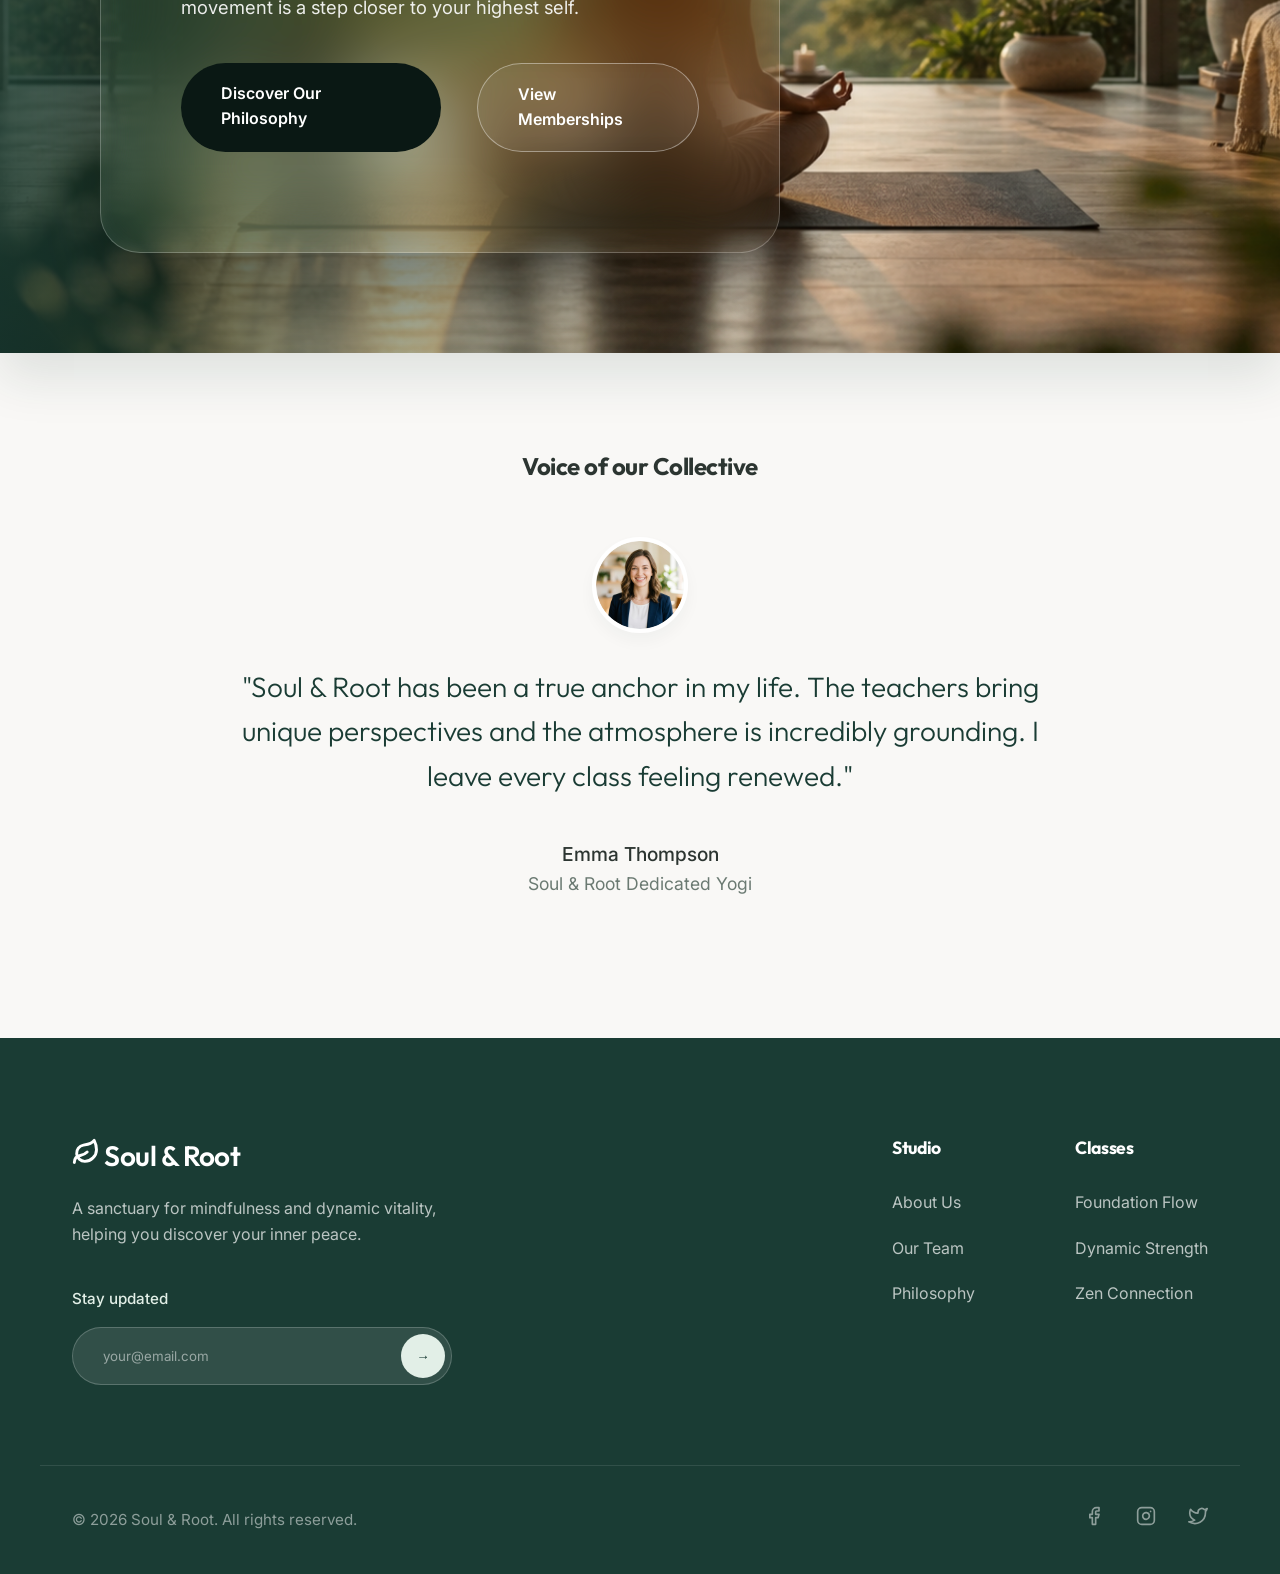
==== commit 1dc8f2c0: "inner pages added" ====
--- a/index.html
+++ b/index.html
@@ -20,13 +20,13 @@
             </div>
             <div class="nav-menu" id="nav-menu">
                 <nav class="nav-links">
-                    <a href="#about">About</a>
-                    <a href="#classes">Classes</a>
-                    <a href="#teachers">Teachers</a>
-                    <a href="#experience">Philosophy</a>
-                    <a href="#contact">Contact</a>
+                    <a href="about.html">About</a>
+                    <a href="classes.html">Classes</a>
+                    <a href="teachers.html">Teachers</a>
+                    <a href="philosophy.html">Philosophy</a>
+                    <a href="contact.html">Contact</a>
                 </nav>
-                <a href="#schedule" class="btn btn-primary nav-cta">Book a Class</a>
+                <a href="pricing.html" class="btn btn-primary nav-cta">Book a Class</a>
             </div>
         </div>
     </header>
@@ -269,15 +269,15 @@
             <div class="footer-links">
                 <div class="link-column">
                     <h4>Studio</h4>
-                    <a href="#">About Us</a>
-                    <a href="#">Our Team</a>
-                    <a href="#">Careers</a>
+                    <a href="about.html">About Us</a>
+                    <a href="teachers.html">Our Team</a>
+                    <a href="philosophy.html">Philosophy</a>
                 </div>
                 <div class="link-column">
                     <h4>Classes</h4>
-                    <a href="#">Foundation Flow</a>
-                    <a href="#">Dynamic Strength</a>
-                    <a href="#">Zen Connection</a>
+                    <a href="classes.html">Foundation Flow</a>
+                    <a href="classes.html">Dynamic Strength</a>
+                    <a href="classes.html">Zen Connection</a>
                 </div>
             </div>
         </div>
--- a/style.css
+++ b/style.css
@@ -15,10 +15,11 @@
     --color-sand: #F4F1DE;
     --color-white: #FFFFFF;
     
-    --radius-sm: 8px;
-    --radius-md: 16px;
-    --radius-lg: 24px;
-    --radius-xl: 32px;
+    --radius-sm: 12px;
+    --radius-md: 20px;
+    --radius-lg: 32px;
+    --radius-xl: 40px;
+    --radius-standard: 40px;
     
     --shadow-sm: 0 8px 16px rgba(26, 60, 52, 0.04);
     --shadow-md: 0 16px 32px rgba(26, 60, 52, 0.08);
@@ -344,7 +345,7 @@
     font-size: 4.5rem;
     font-weight: 500;
     margin-bottom: 24px;
-    color: var(--color-white);
+    color: var(--color-white) !important;
     text-shadow: 0 4px 12px rgba(0,0,0,0.2);
 }
 
@@ -352,8 +353,22 @@
     font-size: 1.35rem;
     margin-bottom: 48px;
     color: rgba(255, 255, 255, 0.95);
+    opacity: 0.9;
     font-weight: 300;
     text-shadow: 0 2px 8px rgba(0,0,0,0.2);
+}
+
+/* Page Hero (Inner Pages) */
+.page-hero h1 {
+    color: var(--color-white) !important;
+    font-size: 4rem;
+    text-shadow: 0 4px 12px rgba(0,0,0,0.2);
+}
+
+.page-hero p {
+    color: var(--color-white);
+    font-size: 1.25rem;
+    opacity: 0.9;
 }
 
 .hero-buttons {
@@ -429,9 +444,9 @@
 
 .img-wrap {
     position: absolute;
-    border-radius: var(--radius-lg);
+    border-radius: 40px;
     overflow: hidden;
-    box-shadow: var(--shadow-md);
+    box-shadow: var(--shadow-lg);
 }
 
 .img-wrap img {
@@ -472,13 +487,16 @@
 
 .premium-card {
     position: relative;
-    border-radius: var(--radius-lg);
+    height: 500px;
+    border-radius: 40px;
     overflow: hidden;
-    height: 480px;
-    display: block;
-    text-decoration: none;
+    color: var(--color-white);
+    display: flex;
+    flex-direction: column;
+    justify-content: flex-end;
+    padding: 48px;
+    transition: all 0.5s cubic-bezier(0.4, 0, 0.2, 1);
     box-shadow: var(--shadow-sm);
-    transition: transform 0.4s ease, box-shadow 0.4s ease;
 }
 
 .premium-card:hover {
@@ -678,8 +696,10 @@
 .teacher-card {
     text-align: center;
     padding: 24px;
-    border-radius: var(--radius-lg);
+    border-radius: var(--radius-md);
     background-color: var(--color-bg);
+    transition: all 0.4s ease;
+    border: none;
 }
 
 .teacher-card img {
@@ -687,18 +707,21 @@
     height: 400px;
     object-fit: cover;
     border-radius: var(--radius-md);
-    margin-bottom: 24px;
+    margin-bottom: 32px;
 }
 
 .teacher-card h3 {
     font-size: 1.5rem;
+    color: var(--color-forest);
     margin-bottom: 8px;
-    font-weight: 500;
+    font-weight: 600;
 }
 
 .teacher-card p {
+    font-size: 1rem;
     color: var(--color-text-light);
-    font-size: 1rem;
+    font-weight: 400;
+    letter-spacing: 0.02em;
 }
 
 /* Benefits Section */
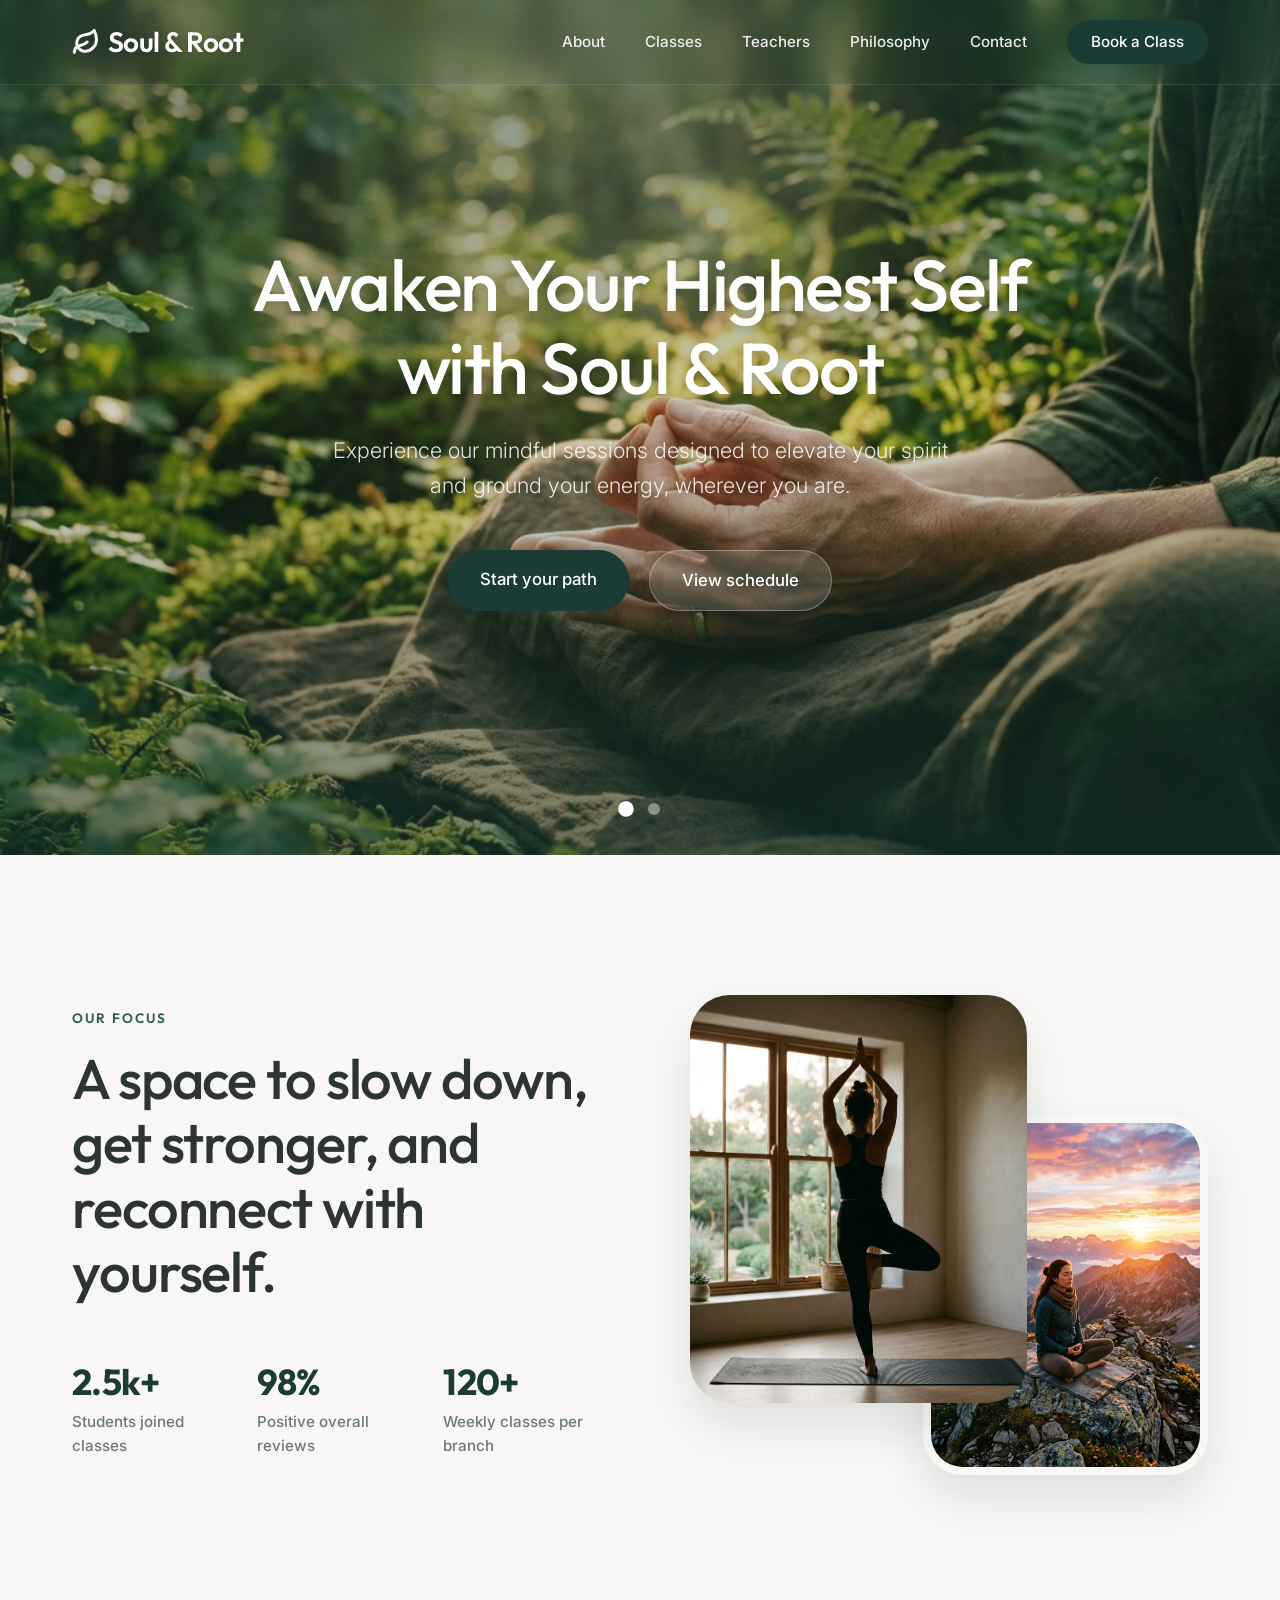
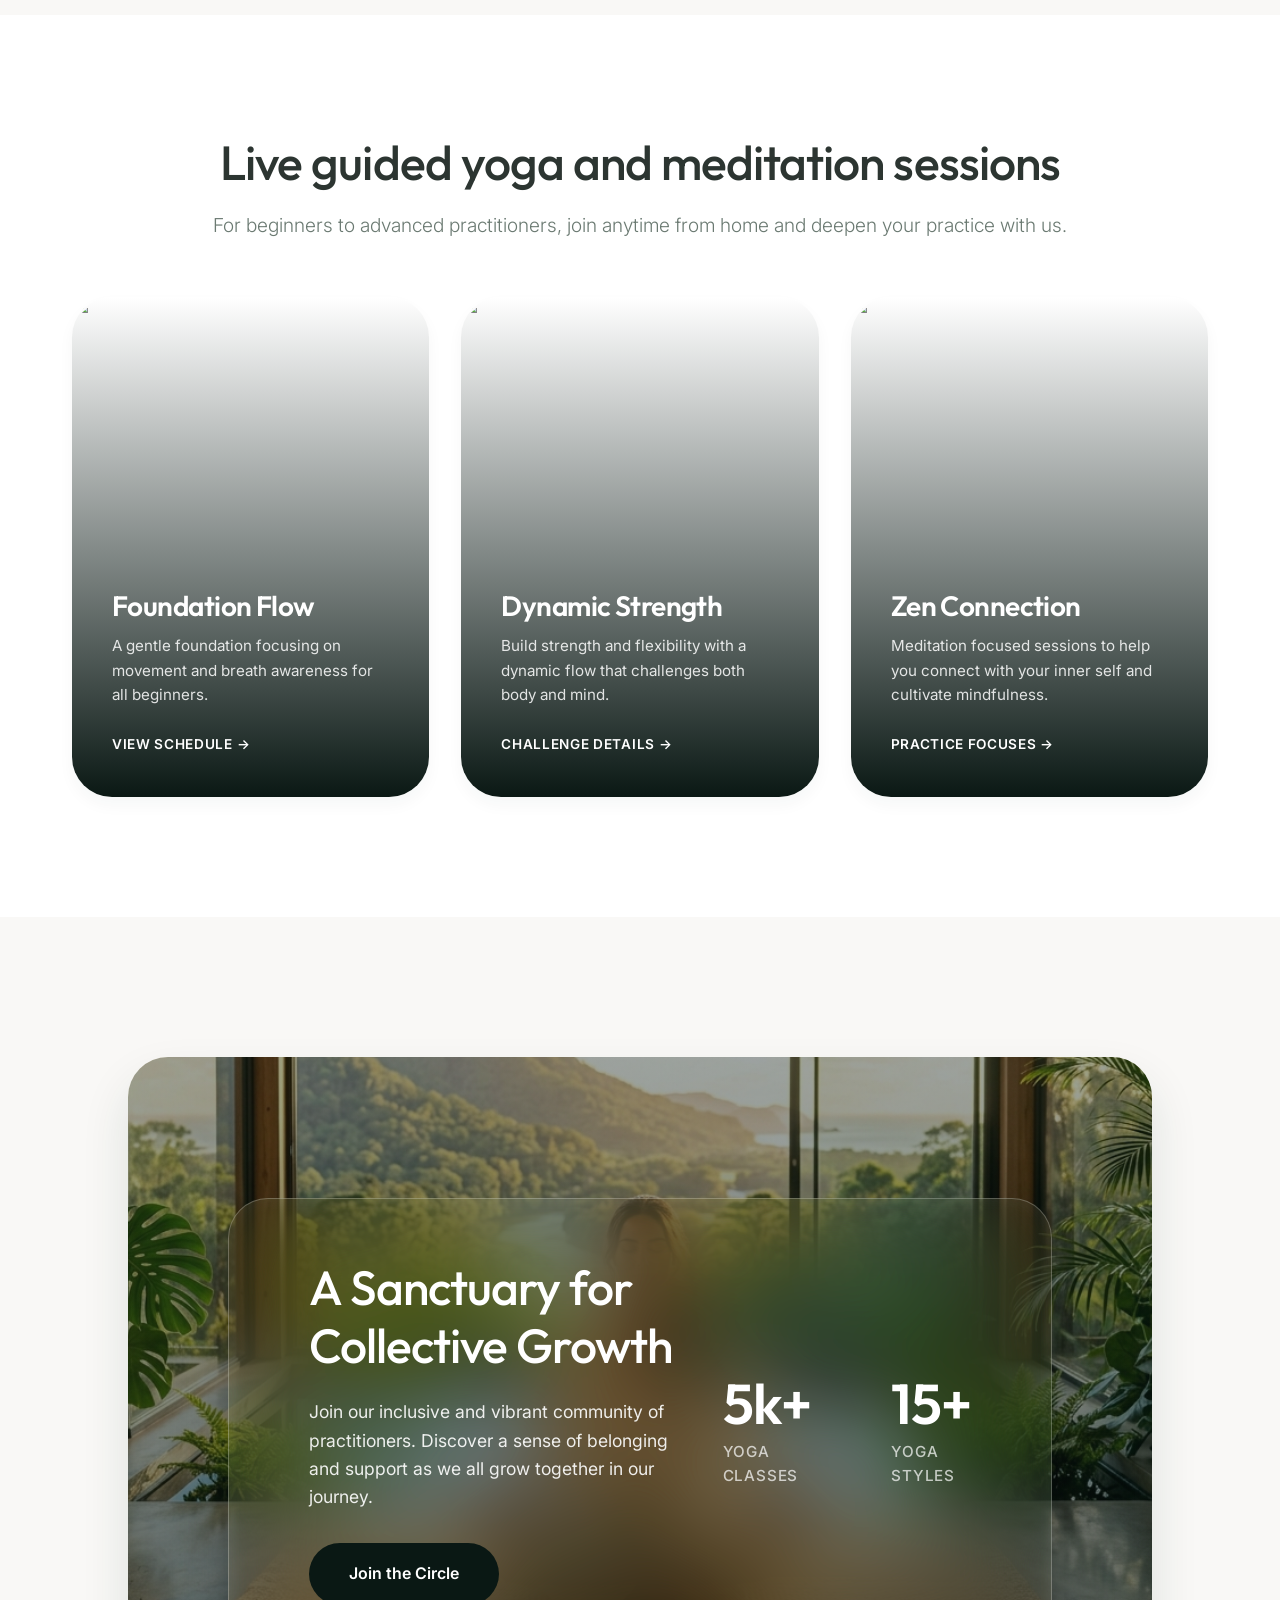
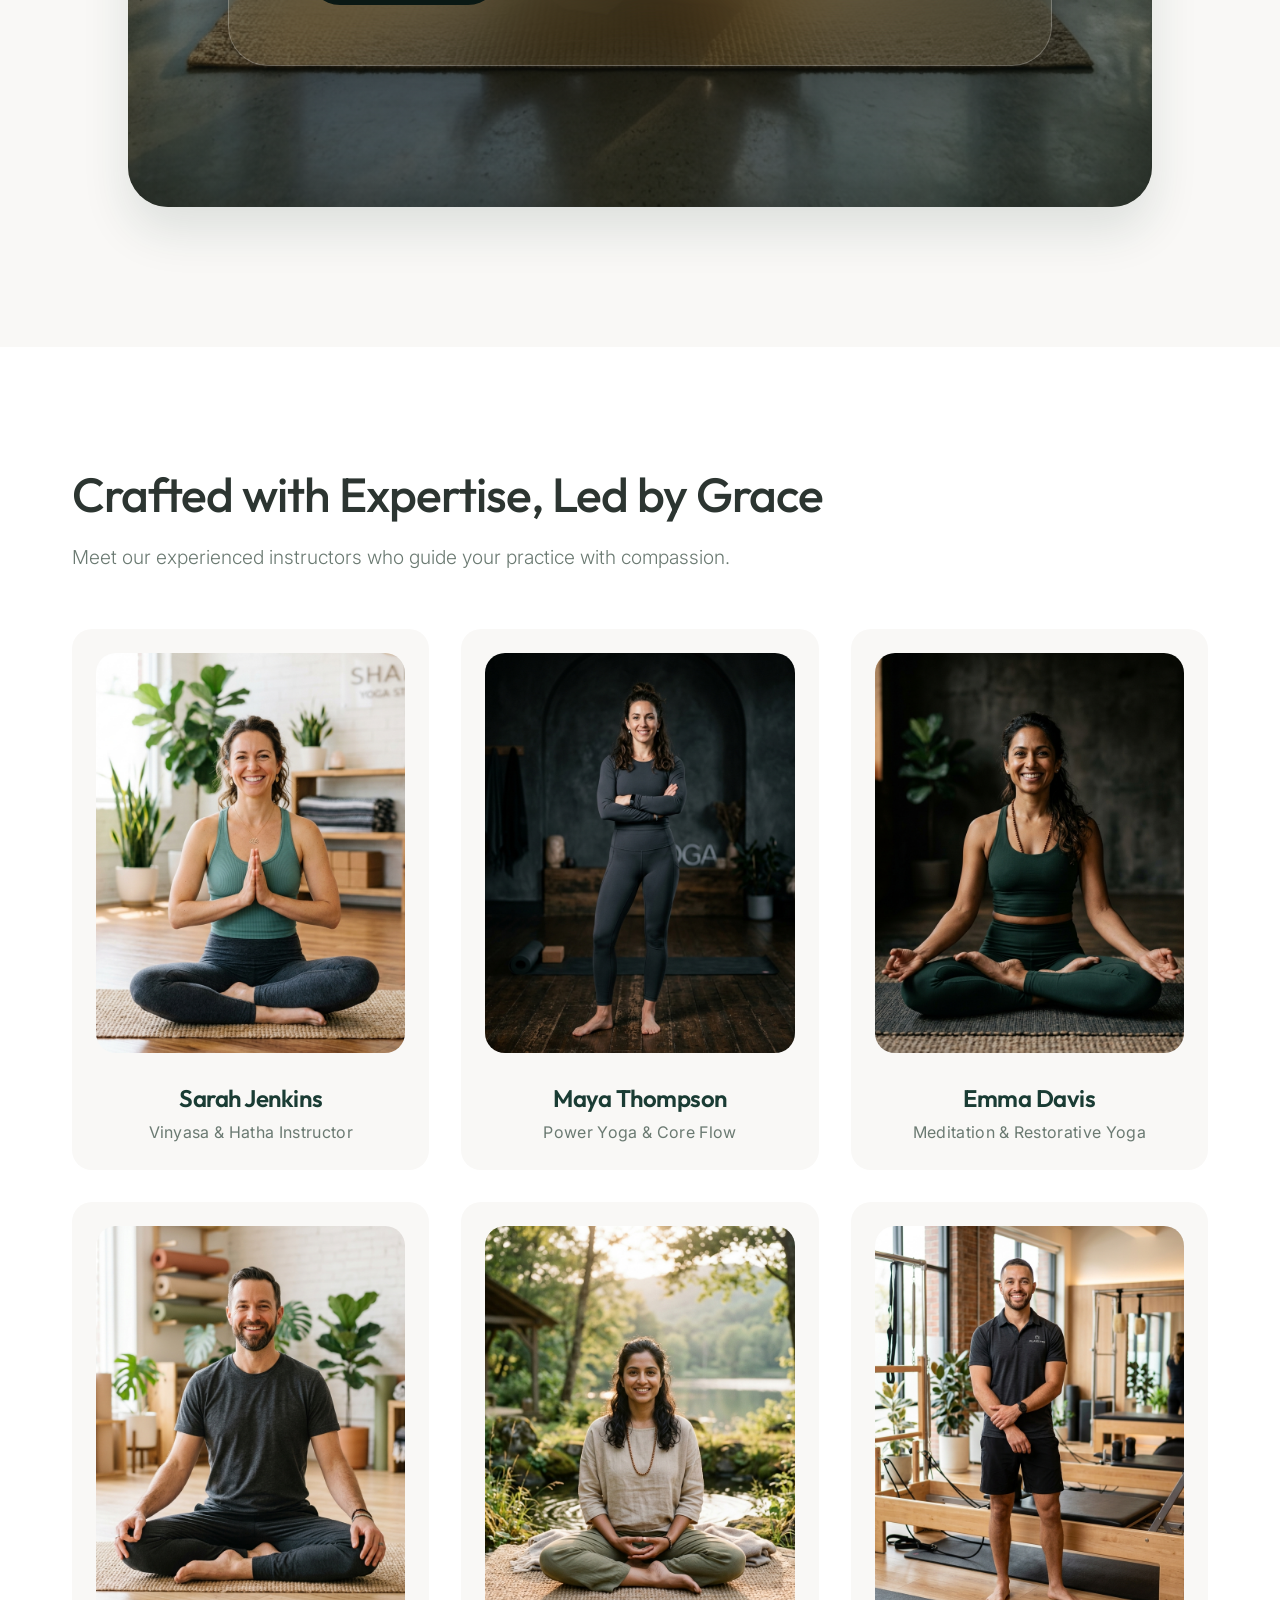
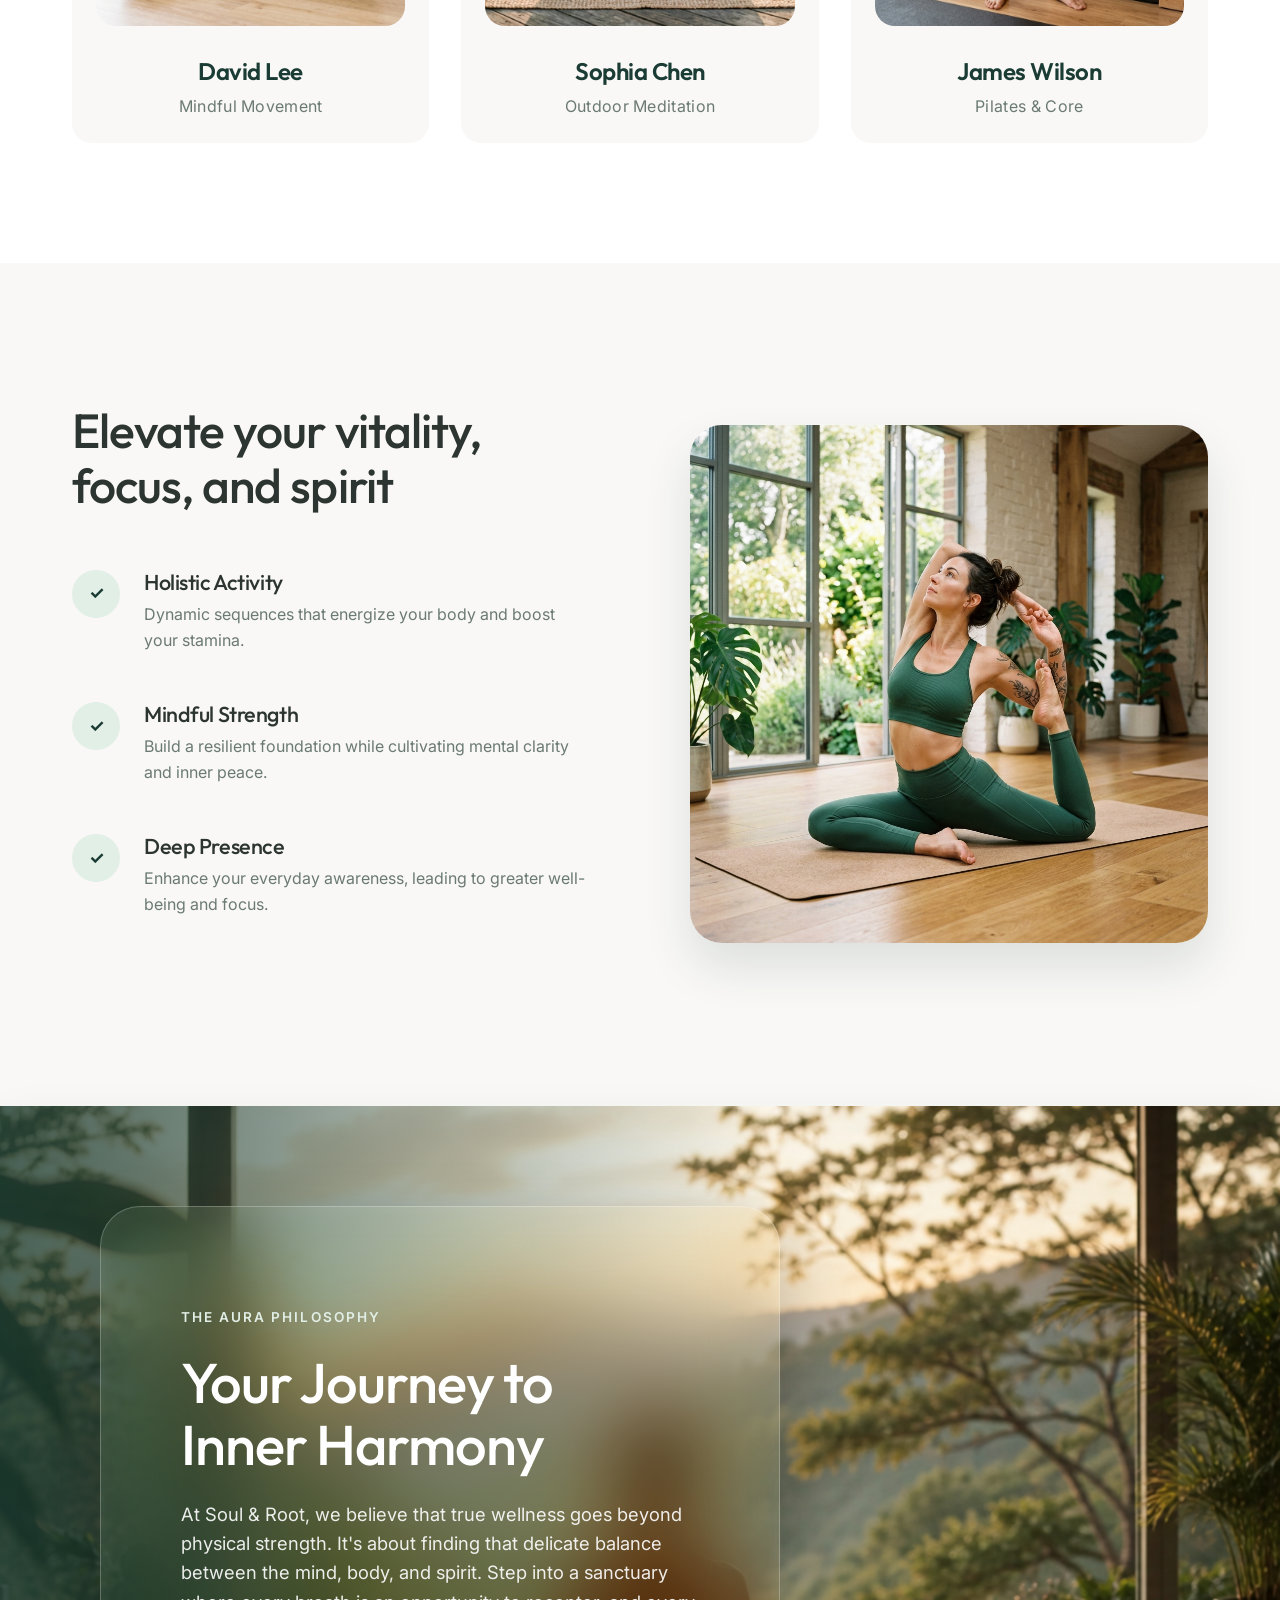
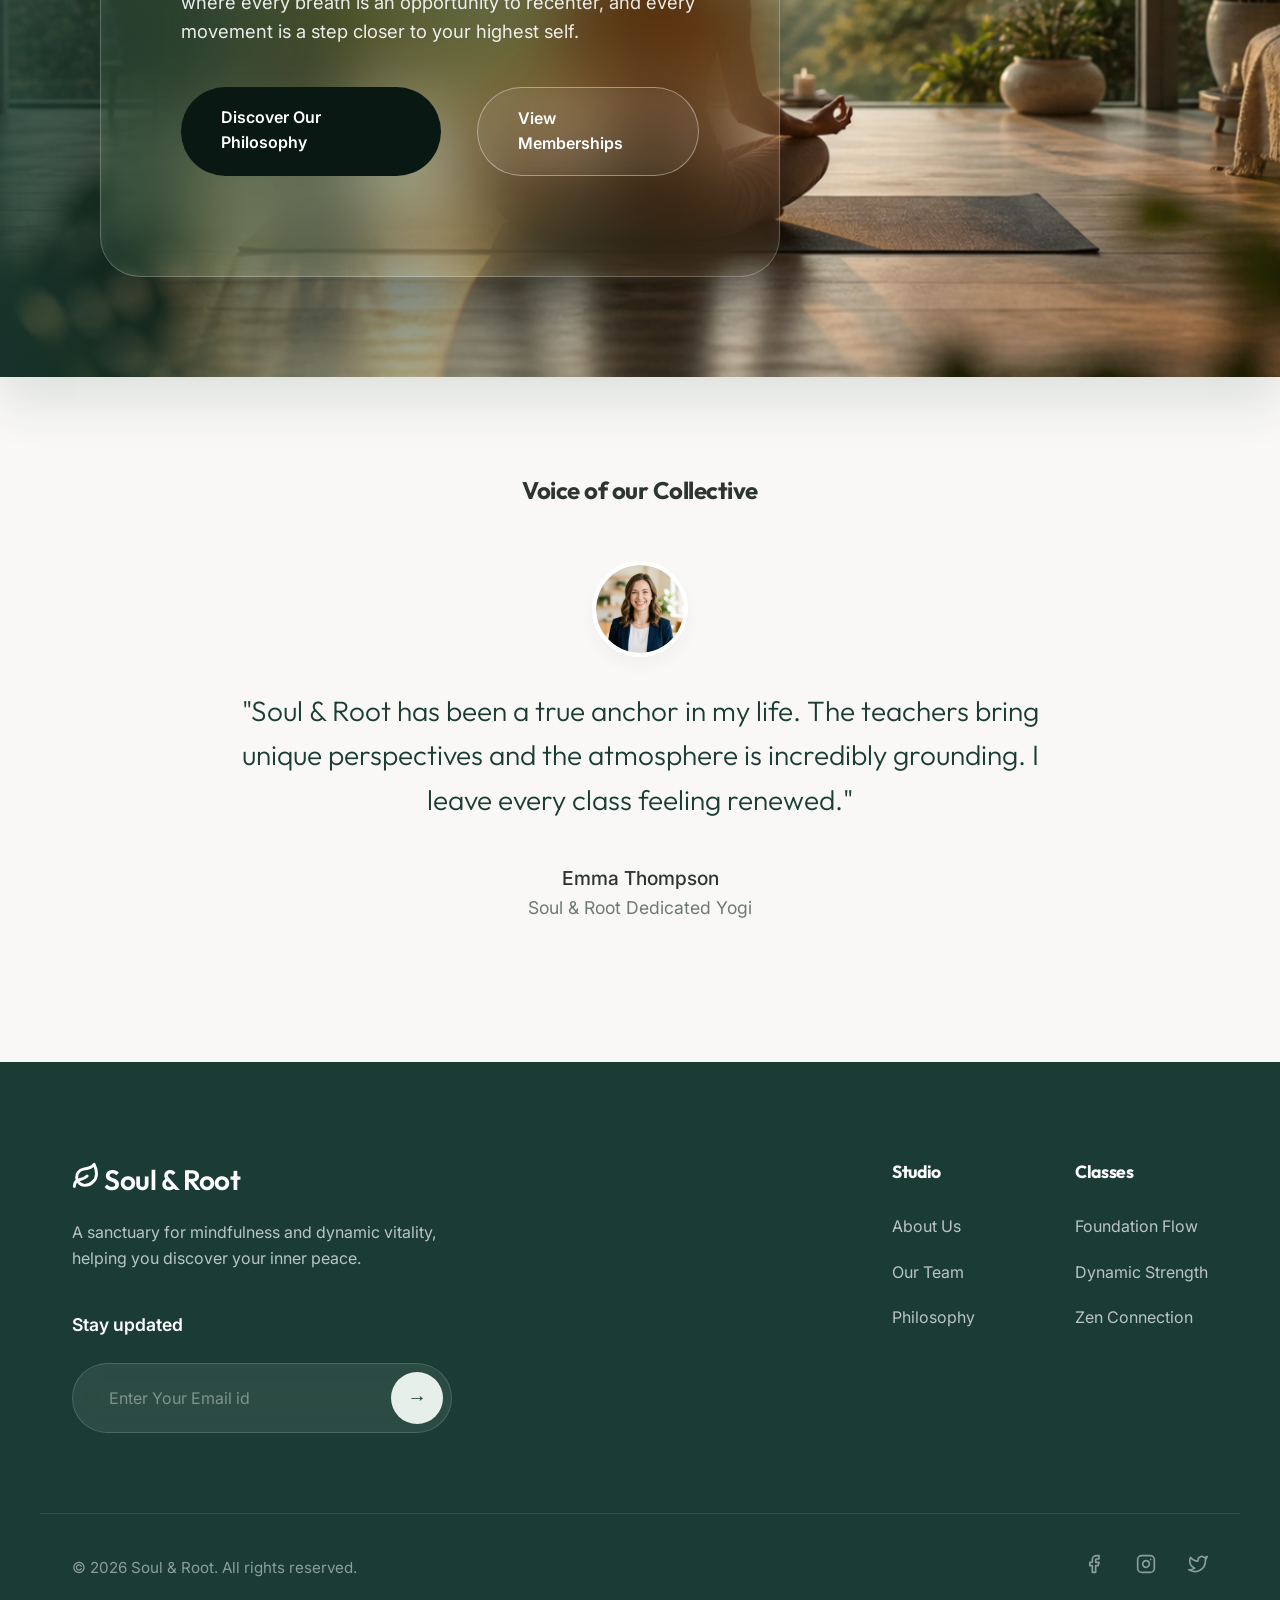
==== commit 3a796dee: "case study added" ====
--- a/index.html
+++ b/index.html
@@ -36,7 +36,6 @@
             <div class="hero-slider">
                 <div class="slide active" style="background-image: url('images/hero_slide_3.png');"></div>
                 <div class="slide" style="background-image: url('images/hero_slide_2.png');"></div>
-                <div class="slide" style="background-image: url('images/hero_bg_new.png');"></div>
             </div>
             <div class="hero-overlay"></div>
             <div class="hero-content container fade-in-up">
@@ -50,7 +49,6 @@
             <div class="slider-controls">
                 <button class="dot active" data-index="0" aria-label="Slide 1"></button>
                 <button class="dot" data-index="1" aria-label="Slide 2"></button>
-                <button class="dot" data-index="2" aria-label="Slide 3"></button>
             </div>
         </section>
 
@@ -261,7 +259,7 @@
                 <div class="newsletter">
                     <label for="email">Stay updated</label>
                     <div class="input-group">
-                        <input type="email" id="email" placeholder="your@email.com">
+                        <input type="email" id="email" placeholder="Enter Your Email id">
                         <button type="submit" aria-label="Subscribe">&rarr;</button>
                     </div>
                 </div>
--- a/style.css
+++ b/style.css
@@ -269,7 +269,7 @@
     align-items: center;
     justify-content: center;
     text-align: center;
-    padding-top: 80px;
+    padding: 0;
     overflow: hidden;
 }
 
@@ -339,6 +339,7 @@
     z-index: 2;
     color: var(--color-white);
     max-width: 900px;
+    width: 100%;
 }
 
 .hero-content h1 {
@@ -359,6 +360,14 @@
 }
 
 /* Page Hero (Inner Pages) */
+.page-hero {
+    display: flex;
+    align-items: center;
+    justify-content: center;
+    text-align: center;
+    padding: 0;
+}
+
 .page-hero h1 {
     color: var(--color-white) !important;
     font-size: 4rem;
@@ -936,47 +945,51 @@
 
 .newsletter label {
     display: block;
-    font-weight: 500;
-    margin-bottom: 16px;
-    font-size: 0.95rem;
-    color: var(--color-sage);
+    font-weight: 600;
+    margin-bottom: 24px;
+    font-size: 1.1rem;
+    color: var(--color-white);
 }
 
 .input-group {
     display: flex;
-    background-color: rgba(255, 255, 255, 0.1);
-    border-radius: 40px;
-    overflow: hidden;
-    padding: 6px;
-    border: 1px solid rgba(255, 255, 255, 0.2);
+    background-color: rgba(255, 255, 255, 0.08);
+    backdrop-filter: blur(12px);
+    -webkit-backdrop-filter: blur(12px);
+    border-radius: 100px;
+    padding: 8px;
+    border: 1px solid rgba(255, 255, 255, 0.15);
+    max-width: 450px;
 }
 
 .input-group input {
     border: none;
-    padding: 12px 24px;
+    padding: 12px 28px;
     outline: none;
     flex-grow: 1;
     font-family: inherit;
     background: transparent;
     color: white;
+    font-size: 1rem;
 }
 
 .input-group input::placeholder {
-    color: rgba(255, 255, 255, 0.5);
+    color: rgba(255, 255, 255, 0.4);
 }
 
 .input-group button {
-    background-color: var(--color-sage);
+    background-color: #E6EFEA; /* Soft white/sage from image */
     color: var(--color-forest);
     border: none;
-    width: 44px;
-    height: 44px;
+    width: 52px;
+    height: 52px;
     border-radius: 50%;
     cursor: pointer;
     display: flex;
     align-items: center;
     justify-content: center;
-    transition: all 0.3s;
+    transition: all 0.4s cubic-bezier(0.165, 0.84, 0.44, 1);
+    font-size: 1.2rem;
 }
 
 .input-group button:hover {
@@ -1165,3 +1178,1356 @@
     transform: translateY(-2px);
     box-shadow: 0 10px 20px rgba(0,0,0,0.2);
 }
+
+/* --- Inner Page Common Styles --- */
+.page-hero {
+    height: 60vh;
+    min-height: 500px;
+    display: flex;
+    align-items: center;
+    justify-content: center;
+    text-align: center;
+    color: var(--color-white);
+    background-size: cover;
+    background-position: center;
+}
+
+/* --- Pricing Page Styles --- */
+.pricing-section {
+    padding: 140px 0;
+    background: var(--color-white);
+}
+
+.pricing-grid {
+    display: grid;
+    grid-template-columns: repeat(3, 1fr);
+    gap: 32px;
+    margin-top: 80px;
+}
+
+.pricing-card {
+    background: var(--color-bg);
+    padding: 60px 40px;
+    border-radius: 40px;
+    text-align: center;
+    border: 1px solid rgba(26, 60, 52, 0.05);
+    transition: all 0.4s;
+    display: flex;
+    flex-direction: column;
+    position: relative;
+}
+
+.pricing-card:hover {
+    transform: translateY(-12px);
+    box-shadow: var(--shadow-lg);
+    border-color: var(--color-sage-dark);
+}
+
+.pricing-card.featured {
+    background: var(--color-forest);
+    color: var(--color-white);
+    border-color: var(--color-forest);
+    transform: scale(1.05);
+    z-index: 2;
+}
+
+.pricing-card.featured:hover {
+    transform: scale(1.05) translateY(-12px);
+}
+
+.pricing-card h3 {
+    font-size: 2.25rem;
+    margin-bottom: 12px;
+}
+
+.pricing-card.featured h3 {
+    color: var(--color-white);
+}
+
+.price {
+    font-size: 4.5rem;
+    font-family: var(--heading-font);
+    font-weight: 700;
+    margin: 32px 0;
+    line-height: 1;
+}
+
+.price span {
+    font-size: 1.25rem;
+    font-weight: 500;
+    opacity: 0.7;
+}
+
+.pricing-features {
+    text-align: left;
+    margin-bottom: 48px;
+    flex-grow: 1;
+}
+
+.pricing-features li {
+    margin-bottom: 16px;
+    display: flex;
+    align-items: center;
+    gap: 12px;
+    font-size: 1.05rem;
+}
+
+.pricing-features li::before {
+    content: '?';
+    color: var(--color-forest-light);
+    font-weight: 700;
+}
+
+.featured .pricing-features li::before {
+    color: var(--color-sage);
+}
+
+.popular-badge {
+    position: absolute;
+    top: -20px;
+    left: 50%;
+    transform: translateX(-50%);
+    background: var(--color-sage);
+    color: var(--color-forest);
+    padding: 8px 24px;
+    border-radius: 100px;
+    font-weight: 700;
+    font-size: 0.85rem;
+    text-transform: uppercase;
+    letter-spacing: 0.1em;
+}
+
+.faq-section {
+    padding: 140px 0;
+    background: var(--color-bg);
+}
+
+.faq-grid {
+    max-width: 900px;
+    margin: 80px auto 0;
+}
+
+.faq-item {
+    background: var(--color-white);
+    padding: 48px;
+    border-radius: 40px;
+    margin-bottom: 32px;
+    box-shadow: var(--shadow-sm);
+    border: 1px solid rgba(26, 60, 52, 0.03);
+    transition: all 0.3s ease;
+}
+
+.faq-item:hover {
+    box-shadow: var(--shadow-md);
+    border-color: var(--color-sage-dark);
+}
+
+.faq-item h4 {
+    font-size: 1.25rem;
+    margin-bottom: 16px;
+    color: var(--color-forest);
+}
+
+/* --- Philosophy Page Styles --- */
+.philosophy-detailed {
+    padding: 140px 0;
+    background: var(--color-white);
+}
+
+.aura-focus {
+    max-width: 850px;
+    margin: 0 auto 100px;
+    text-align: center;
+}
+
+.aura-focus h2 {
+    font-size: 3rem;
+    margin-bottom: 32px;
+}
+
+.aura-focus p {
+    font-size: 1.2rem;
+    color: var(--color-text-light);
+    line-height: 1.7;
+}
+
+.editorial-section {
+    display: grid;
+    grid-template-columns: 1fr 1fr;
+    gap: 100px;
+    margin-bottom: 140px;
+    align-items: center;
+}
+
+.editorial-section:nth-child(even) {
+    direction: rtl;
+}
+
+.editorial-section:nth-child(even) .editorial-img,
+.editorial-section:nth-child(even) .editorial-content {
+    direction: ltr;
+}
+
+.editorial-img {
+    border-radius: 40px;
+    overflow: hidden;
+    height: 600px;
+    box-shadow: var(--shadow-lg);
+}
+
+.editorial-img img {
+    width: 100%;
+    height: 100%;
+    object-fit: cover;
+    transition: transform 0.8s ease;
+}
+
+.editorial-section:hover .editorial-img img {
+    transform: scale(1.05);
+}
+
+.editorial-content h3 {
+    font-size: 2.25rem;
+    margin-bottom: 24px;
+    color: var(--color-forest);
+}
+
+.editorial-content p {
+    font-size: 1.1rem;
+    color: var(--color-text-light);
+    line-height: 1.7;
+    margin-bottom: 24px;
+}
+
+.foundational-truths {
+    padding: 140px 0;
+    background: var(--color-bg);
+    border-radius: 40px 40px 0 0;
+}
+
+.truth-grid {
+    display: grid;
+    grid-template-columns: repeat(3, 1fr);
+    gap: 48px;
+    margin-top: 80px;
+}
+
+.truth-card {
+    background: rgba(255, 255, 255, 0.08);
+    backdrop-filter: blur(30px);
+    -webkit-backdrop-filter: blur(30px);
+    padding: 60px 48px;
+    border-radius: 40px;
+    border: 1px solid rgba(26, 60, 52, 0.1);
+    transition: all 0.5s cubic-bezier(0.165, 0.84, 0.44, 1);
+    position: relative;
+    overflow: hidden;
+    display: flex;
+    flex-direction: column;
+    align-items: flex-start;
+    text-align: left;
+    box-shadow: var(--shadow-md);
+    transform: translateY(-8px);
+}
+
+.truth-card::before {
+    content: attr(data-number);
+    position: absolute;
+    top: -20px;
+    right: -10px;
+    font-size: 8rem;
+    font-family: var(--heading-font);
+    font-weight: 800;
+    color: rgba(26, 60, 52, 0.05);
+    line-height: 1;
+    pointer-events: none;
+    z-index: 0;
+}
+
+.truth-card:hover {
+    transform: translateY(-12px);
+    background: rgba(255, 255, 255, 0.12);
+    box-shadow: var(--shadow-lg);
+}
+
+.truth-icon {
+    width: 48px;
+    height: 48px;
+    color: var(--color-forest);
+    margin-bottom: 32px;
+    position: relative;
+    z-index: 1;
+}
+
+.truth-card h4 {
+    font-size: 1.75rem;
+    margin-bottom: 20px;
+    color: var(--color-forest);
+    position: relative;
+    z-index: 1;
+}
+
+.truth-card p {
+    font-size: 1.1rem;
+    line-height: 1.7;
+    color: var(--color-text-light);
+    position: relative;
+    z-index: 1;
+}
+
+/* --- Contact Page Styles --- */
+.contact-page-wrapper {
+    min-height: 100vh;
+    display: flex;
+    align-items: center;
+    justify-content: center;
+    padding: 100px 0;
+    background-size: cover;
+    background-position: center;
+    background-attachment: fixed;
+    position: relative;
+}
+
+.centric-glass-card {
+    width: 90%;
+    max-width: 900px;
+    background: rgba(255, 255, 255, 0.03);
+    backdrop-filter: blur(40px);
+    -webkit-backdrop-filter: blur(40px);
+    padding: 80px;
+    border-radius: 40px;
+    border: 1px solid rgba(255, 255, 255, 0.1);
+    box-shadow: 0 40px 100px rgba(0,0,0,0.4);
+    text-align: center;
+    color: var(--color-white);
+    position: relative;
+    z-index: 2;
+}
+
+.centric-glass-card h1 {
+    font-size: 3.5rem;
+    margin-bottom: 16px;
+    color: var(--color-white) !important;
+}
+
+.centric-glass-card p {
+    font-size: 1.15rem;
+    opacity: 0.8;
+    margin-bottom: 56px;
+    max-width: 600px;
+    margin-left: auto;
+    margin-right: auto;
+    line-height: 1.6;
+}
+
+.minimalist-form {
+    text-align: left;
+}
+
+.form-row {
+    display: grid;
+    grid-template-columns: 1fr 1fr;
+    gap: 40px;
+}
+
+.minimal-group {
+    position: relative;
+    margin-bottom: 40px;
+}
+
+.minimal-group label {
+    display: block;
+    font-size: 0.75rem;
+    text-transform: uppercase;
+    letter-spacing: 0.2em;
+    margin-bottom: 12px;
+    opacity: 0.6;
+    font-weight: 700;
+}
+
+.minimal-group input, 
+.minimal-group textarea,
+.minimal-group select {
+    width: 100%;
+    background: transparent;
+    border: none;
+    border-bottom: 1px solid rgba(255, 255, 255, 0.2);
+    padding: 12px 0;
+    color: var(--color-white);
+    font-size: 1.1rem;
+    transition: all 0.4s ease;
+    border-radius: 0;
+    font-family: var(--primary-font);
+}
+
+.minimal-group input:focus, 
+.minimal-group textarea:focus {
+    outline: none;
+    border-bottom-color: var(--color-white);
+}
+
+.minimal-group select option {
+    background: var(--color-night);
+    color: var(--color-white);
+}
+
+.btn-glass-submit {
+    width: 100%;
+    padding: 24px;
+    background: var(--color-white);
+    color: var(--color-forest);
+    border: none;
+    border-radius: 40px;
+    font-size: 1.1rem;
+    font-weight: 700;
+    cursor: pointer;
+    transition: all 0.3s ease;
+    margin-top: 20px;
+    text-transform: uppercase;
+    letter-spacing: 0.1em;
+}
+
+.btn-glass-submit:hover {
+    transform: translateY(-5px);
+    background: var(--color-sage);
+    box-shadow: 0 10px 30px rgba(0,0,0,0.2);
+}
+
+.footer-connection-ribbon {
+    position: absolute;
+    bottom: 40px;
+    left: 0;
+    width: 100%;
+    display: flex;
+    justify-content: center;
+    gap: 80px;
+    z-index: 5;
+    flex-wrap: wrap;
+}
+
+.ribbon-item {
+    text-align: center;
+    color: var(--color-white);
+}
+
+.ribbon-item h4 {
+    font-size: 0.65rem;
+    text-transform: uppercase;
+    letter-spacing: 0.2em;
+    margin-bottom: 8px;
+    opacity: 0.5;
+    color: var(--color-white);
+}
+
+.ribbon-item p {
+    font-size: 0.95rem;
+    font-weight: 500;
+    opacity: 0.9;
+}
+
+/* --- Teachers Page Styles --- */
+.teacher-grid-detailed {
+    padding: 140px 0;
+    background: var(--color-white);
+}
+
+.instructor-grid {
+    display: grid;
+    grid-template-columns: 1fr;
+    gap: 100px;
+    margin-top: 80px;
+}
+
+.instructor-card {
+    background: var(--color-bg);
+    border-radius: 40px;
+    overflow: hidden;
+    padding: 60px;
+    display: grid;
+    grid-template-columns: 0.8fr 1.2fr;
+    gap: 80px;
+    align-items: flex-start;
+    transition: all 0.5s ease;
+}
+
+.instructor-card:nth-child(even) {
+    direction: rtl;
+}
+.instructor-card:nth-child(even) .instructor-left,
+.instructor-card:nth-child(even) .instructor-right {
+    direction: ltr;
+}
+
+.instructor-card:hover {
+    transform: scale(1.01);
+    box-shadow: var(--shadow-lg);
+}
+
+.instructor-left {
+    display: flex;
+    flex-direction: column;
+    gap: 24px;
+}
+
+.instructor-left img {
+    width: 100%;
+    height: 350px;
+    object-fit: cover;
+    border-radius: 40px;
+    box-shadow: var(--shadow-sm);
+}
+
+.instructor-right h3 {
+    font-size: 2.25rem;
+    margin-bottom: 12px;
+    color: var(--color-forest);
+}
+
+.instructor-right .role {
+    color: var(--color-forest-light);
+    font-weight: 700;
+    font-size: 1.1rem;
+    margin-bottom: 32px;
+    text-transform: uppercase;
+    letter-spacing: 0.15em;
+    display: block;
+}
+
+.instructor-bio {
+    font-size: 1.1rem;
+    line-height: 1.7;
+    color: var(--color-text-light);
+    margin-bottom: 32px;
+}
+
+.specialties {
+    display: flex;
+    flex-wrap: wrap;
+    gap: 12px;
+    margin-bottom: 32px;
+}
+
+.tag {
+    background: rgba(26, 60, 52, 0.05);
+    padding: 8px 20px;
+    border-radius: 100px;
+    font-size: 0.85rem;
+    font-weight: 500;
+    color: var(--color-forest);
+}
+
+.instructor-quote {
+    font-style: italic;
+    color: var(--color-text-light);
+    font-size: 1.05rem;
+    border-top: 1px solid rgba(26, 60, 52, 0.1);
+    padding-top: 32px;
+    opacity: 0.8;
+}
+
+@media (max-width: 1200px) {
+    .instructor-grid { grid-template-columns: 1fr; }
+}
+
+@media (max-width: 768px) {
+    .instructor-card { grid-template-columns: 1fr; }
+}
+
+/* --- Classes Page Styles --- */
+.class-showcase {
+    padding: 140px 0;
+    background: var(--color-white);
+}
+
+.class-list-detailed {
+    display: flex;
+    flex-direction: column;
+    gap: 80px;
+    margin-top: 80px;
+}
+
+.class-item-premium {
+    display: grid;
+    grid-template-columns: 1.2fr 1fr;
+    background: var(--color-bg);
+    border-radius: 40px;
+    overflow: hidden;
+    transition: all 0.5s ease;
+    box-shadow: var(--shadow-md);
+    align-items: center;
+}
+
+.class-item-premium:hover {
+    transform: scale(1.01);
+    box-shadow: var(--shadow-lg);
+}
+
+.class-item-premium:nth-child(even) {
+    direction: rtl;
+}
+.class-item-premium:nth-child(even) .class-visual,
+.class-item-premium:nth-child(even) .class-info {
+    direction: ltr;
+}
+
+.class-visual {
+    position: relative;
+    height: 550px;
+    overflow: hidden;
+}
+
+.class-visual img {
+    width: 100%;
+    height: 100%;
+    object-fit: cover;
+    transition: transform 0.8s ease;
+}
+
+.class-item-premium:hover .class-visual img {
+    transform: scale(1.1);
+}
+
+.class-badges {
+    position: absolute;
+    top: 32px;
+    left: 32px;
+    display: flex;
+    gap: 12px;
+    z-index: 5;
+}
+
+.badge {
+    background: rgba(255, 255, 255, 0.2);
+    backdrop-filter: blur(12px);
+    -webkit-backdrop-filter: blur(12px);
+    padding: 8px 16px;
+    border-radius: 100px;
+    font-size: 0.8rem;
+    font-weight: 600;
+    color: var(--color-white);
+    border: 1px solid rgba(255, 255, 255, 0.3);
+    text-transform: uppercase;
+    letter-spacing: 0.1em;
+}
+
+.class-info {
+    padding: 60px;
+}
+
+.class-info h3 {
+    font-size: 2.25rem;
+    margin-bottom: 20px;
+    color: var(--color-forest);
+}
+
+.class-description {
+    font-size: 1.15rem;
+    line-height: 1.7;
+    color: var(--color-text-light);
+    margin-bottom: 32px;
+}
+
+.class-details-grid {
+    display: grid;
+    grid-template-columns: 1fr 1fr;
+    gap: 32px;
+    margin-bottom: 40px;
+    border-top: 1px solid rgba(26, 60, 52, 0.1);
+    padding-top: 32px;
+}
+
+.detail-item h4 {
+    font-size: 0.9rem;
+    text-transform: uppercase;
+    letter-spacing: 0.1em;
+    color: var(--color-forest);
+    margin-bottom: 8px;
+    font-weight: 700;
+}
+
+.detail-item p {
+    font-size: 1rem;
+    color: var(--color-text-light);
+    line-height: 1.5;
+}
+
+.benefits-detailed {
+    padding: 140px 0;
+    background: var(--color-bg);
+}
+
+.benefits-grid {
+    display: grid;
+    grid-template-columns: 1fr 1fr;
+    gap: 100px;
+    align-items: center;
+}
+
+.benefits-list li {
+    display: flex;
+    gap: 24px;
+    margin-bottom: 48px;
+}
+
+.benefits-list .icon {
+    width: 48px;
+    height: 48px;
+    background: var(--color-sage);
+    border-radius: 50%;
+    display: flex;
+    align-items: center;
+    justify-content: center;
+    flex-shrink: 0;
+    font-weight: 700;
+    color: var(--color-forest);
+}
+
+/* --- About Page Styles --- */
+.about-features {
+    padding: 140px 0;
+    background: var(--color-bg);
+}
+
+.features-container {
+    display: grid;
+    grid-template-columns: 1fr 1fr;
+    gap: 100px;
+    align-items: center;
+}
+
+.features-text h2 {
+    font-size: 3.5rem;
+    margin-bottom: 56px;
+}
+
+.stats-grid {
+    display: grid;
+    grid-template-columns: repeat(3, 1fr);
+    gap: 80px;
+    margin-top: 60px;
+}
+
+.stat-card {
+    background: transparent;
+    padding: 0;
+    border-radius: 0;
+    box-shadow: none;
+    text-align: left;
+}
+
+.stat-card h3 {
+    font-size: 3.5rem;
+    color: var(--color-forest);
+    margin-bottom: 12px;
+    font-weight: 700;
+}
+
+.stat-card p {
+    font-size: 1.15rem;
+    color: var(--color-text-light);
+    margin-bottom: 0;
+    line-height: 1.4;
+    max-width: 200px;
+}
+
+.about-images {
+    position: relative;
+    height: 600px;
+}
+
+.img-stack-1 {
+    width: 70%;
+    height: 80%;
+    position: absolute;
+    top: 0;
+    left: 0;
+    z-index: 2;
+    border-radius: 40px;
+    overflow: hidden;
+    box-shadow: var(--shadow-lg);
+}
+
+.img-stack-2 {
+    width: 70%;
+    height: 80%;
+    position: absolute;
+    bottom: 0;
+    right: 0;
+    z-index: 1;
+    border-radius: 40px;
+    overflow: hidden;
+    border: 12px solid var(--color-bg);
+    box-shadow: var(--shadow-lg);
+}
+
+.img-stack-1 img, .img-stack-2 img {
+    width: 100%;
+    height: 100%;
+    object-fit: cover;
+}
+
+.story-text h2 {
+    font-size: 3rem;
+    margin-bottom: 40px;
+}
+
+.story-text p {
+    font-size: 1.1rem;
+    color: var(--color-text-light);
+    line-height: 1.7;
+    margin-bottom: 32px;
+}
+
+.sacred-journey {
+    padding: 140px 0;
+    background: var(--color-white);
+}
+
+.zen-header {
+    text-align: center;
+    max-width: 800px;
+    margin: 0 auto 100px;
+}
+
+.zen-header h2 {
+    font-size: 3rem;
+    margin-bottom: 32px;
+}
+
+.zen-header p {
+    font-size: 1.2rem;
+    line-height: 1.7;
+    color: var(--color-text-light);
+}
+
+.organic-grid-three {
+    display: grid;
+    grid-template-columns: repeat(3, 1fr);
+    gap: 60px;
+    align-items: flex-start;
+}
+
+.organic-img-wrapper {
+    border-radius: 40px;
+    overflow: hidden;
+    height: 600px;
+    box-shadow: var(--shadow-lg);
+}
+
+.organic-img-wrapper img {
+    width: 100%;
+    height: 100%;
+    object-fit: cover;
+}
+
+.organic-content {
+    margin-top: 48px;
+}
+
+.organic-content h3 {
+    font-size: 2.5rem;
+    margin-bottom: 24px;
+}
+
+.organic-content p {
+    font-size: 1.2rem;
+    color: var(--color-text-light);
+    line-height: 1.8;
+}
+
+.aura-manifesto-section {
+    padding-bottom: 140px;
+}
+
+.sanctuary-promise {
+    padding: 140px 0;
+    background: var(--color-bg);
+    overflow: hidden;
+}
+
+.promise-layout {
+    display: grid;
+    grid-template-columns: 1.2fr 1fr;
+    gap: 100px;
+    align-items: center;
+}
+
+.promise-text h2 {
+    font-size: 4.5rem;
+    line-height: 1;
+    margin-bottom: 40px;
+}
+
+.promise-text p {
+    font-size: 1.4rem;
+    color: var(--color-text-light);
+    line-height: 1.8;
+    margin-bottom: 56px;
+}
+
+.aura-composition {
+    display: flex;
+    flex-direction: column;
+    gap: 24px;
+}
+
+.aura-card-layered {
+    width: 100%;
+    padding: 40px;
+    border-radius: 40px;
+    box-shadow: var(--shadow-md);
+    transition: all 0.5s ease;
+    border: 1px solid rgba(255, 255, 255, 0.1);
+}
+
+.card-1 { 
+    background: rgba(219, 230, 225, 0.4); 
+    border: 1px solid rgba(26, 60, 52, 0.1);
+}
+.card-2 { 
+    background: rgba(255, 255, 255, 0.8); 
+    border: 1px solid rgba(26, 60, 52, 0.05);
+}
+.card-3 { 
+    background: rgba(143, 161, 153, 0.15); 
+    border: 1px solid rgba(26, 60, 52, 0.1);
+}
+
+/* --- Case Study Styles --- */
+.cs-container { max-width: 1400px; margin: 0 auto; padding: 0 60px; }
+.branding-grid { display: grid; grid-template-columns: 1fr 1fr; gap: 80px; margin-top: 60px; }
+.logo-display { background: #fff; padding: 80px; border-radius: 40px; text-align: center; box-shadow: 0 20px 60px rgba(0,0,0,0.05); }
+.icon-set { display: grid; grid-template-columns: repeat(4, 1fr); gap: 30px; margin-top: 40px; }
+.icon-box { padding: 30px; background: rgba(10, 24, 20, 0.03); border-radius: 20px; text-align: center; transition: all 0.3s; }
+.icon-box:hover { background: #1A3C34; color: white; transform: translateY(-10px); }
+.photo-style { display: grid; grid-template-columns: 1fr 1fr 1fr; gap: 20px; margin-top: 40px; }
+.photo-item { aspect-ratio: 1; border-radius: 20px; overflow: hidden; background: #eee; }
+.photo-item img { width: 100%; height: 100%; object-fit: cover; }
+.chapter-header { font-size: 0.8rem; letter-spacing: 0.3em; color: var(--cs-text-light); margin-bottom: 12px; font-weight: 700; }
+.text-sage { color: #E2EFE7; }
+.bg-night { background-color: #0A1814; }
+
+.aura-card-layered h4 {
+    color: var(--color-forest);
+    text-transform: uppercase;
+    font-size: 0.8rem;
+    letter-spacing: 0.15em;
+    margin-bottom: 16px;
+    font-weight: 700;
+    opacity: 0.8;
+}
+
+.aura-card-layered p {
+    font-size: 1.15rem;
+    margin-bottom: 0;
+    line-height: 1.6;
+    color: var(--color-text-light);
+}
+
+.aura-card-layered:hover {
+    transform: translateX(15px);
+    box-shadow: var(--shadow-lg);
+}
+
+/* --- Behance Case Study Specific Styles --- */
+.bh-page {
+    background-color: var(--color-white);
+    color: var(--color-forest);
+}
+
+.bh-section {
+    padding: 160px 0;
+    overflow: hidden;
+}
+
+.bh-hero {
+    height: 100vh;
+    background: var(--color-bg);
+    display: flex;
+    align-items: center;
+    justify-content: center;
+    text-align: center;
+}
+
+.bh-title-large {
+    font-size: clamp(4rem, 10vw, 8rem);
+    line-height: 0.9;
+    letter-spacing: -0.04em;
+    margin-bottom: 40px;
+}
+
+.bh-subtitle {
+    font-size: 1.5rem;
+    color: var(--color-forest-light);
+    text-transform: uppercase;
+    letter-spacing: 0.4em;
+    margin-bottom: 24px;
+    display: block;
+}
+
+.bh-grid-display {
+    display: grid;
+    grid-template-columns: repeat(12, 1fr);
+    gap: 24px;
+    height: 400px;
+    margin-top: 80px;
+    opacity: 0.3;
+}
+
+.bh-grid-col {
+    background: var(--color-sage);
+    height: 100%;
+    border-radius: 4px;
+}
+
+.bh-analysis-card {
+    background: var(--color-bg);
+    padding: 60px;
+    border-radius: 40px;
+    border: 1px solid rgba(26, 60, 52, 0.05);
+    margin-bottom: 32px;
+}
+
+.bh-number {
+    font-family: 'Outfit', sans-serif;
+    font-size: 5rem;
+    font-weight: 800;
+    line-height: 1;
+    color: var(--color-sage);
+    opacity: 0.5;
+    margin-bottom: 24px;
+}
+
+.bh-timeline {
+    display: grid;
+    grid-template-columns: repeat(5, 1fr);
+    gap: 40px;
+    margin-top: 80px;
+    position: relative;
+}
+
+.bh-timeline::before {
+    content: '';
+    position: absolute;
+    top: 40px;
+    left: 0;
+    right: 0;
+    height: 2px;
+    background: var(--color-sage);
+    z-index: 0;
+}
+
+.bh-timeline-item {
+    position: relative;
+    z-index: 1;
+}
+
+.bh-dot {
+    width: 20px;
+    height: 20px;
+    background: var(--color-forest);
+    border: 4px solid var(--color-white);
+    border-radius: 50%;
+    margin-bottom: 40px;
+}
+
+.bh-full-image {
+    width: 100%;
+    height: auto;
+    border-radius: 40px;
+    box-shadow: var(--shadow-lg);
+    margin-bottom: 100px;
+}
+
+.bh-stat-row {
+    display: grid;
+    grid-template-columns: repeat(5, 1fr);
+    gap: 40px;
+    margin-top: 80px;
+}
+
+.bh-stat-item h3 {
+    font-size: 3rem;
+    color: var(--color-forest);
+    margin-bottom: 12px;
+}
+
+.bh-cap-section {
+    background: var(--color-forest);
+    color: var(--color-white);
+    padding: 160px 0;
+    text-align: center;
+}
+
+.bh-cap-section h2 {
+    font-size: 4rem;
+    margin-bottom: 40px;
+}
+
+.bh-content-grid {
+    display: grid;
+    grid-template-columns: 1fr 1fr;
+    gap: 100px;
+    align-items: flex-start;
+}
+.bh-analysis-grid {
+    display: grid;
+    grid-template-columns: repeat(auto-fit, minmax(300px, 1fr));
+    gap: 32px;
+}
+
+/* --- Behance Brand Guide Styles --- */
+.bh-color-card {
+    height: 300px;
+    border-radius: 40px;
+    display: flex;
+    flex-direction: column;
+    justify-content: flex-end;
+    padding: 40px;
+    color: var(--color-white);
+    transition: transform 0.4s ease;
+}
+
+.bh-color-card:hover {
+    transform: scale(1.05);
+}
+
+.bh-color-card span {
+    font-size: 0.8rem;
+    text-transform: uppercase;
+    letter-spacing: 0.2em;
+    opacity: 0.8;
+}
+
+.bh-color-card h4 {
+    font-size: 1.5rem;
+    margin-top: 8px;
+}
+
+.bh-typo-item {
+    padding: 60px 0;
+    border-bottom: 1px solid rgba(26, 60, 52, 0.1);
+}
+
+.bh-typo-item h5 {
+    color: var(--color-sage);
+    margin-bottom: 24px;
+    text-transform: uppercase;
+    letter-spacing: 0.2em;
+}
+
+.bh-spacing-row {
+    display: flex;
+    align-items: flex-end;
+    gap: 20px;
+    margin-top: 60px;
+}
+
+.bh-spacing-box {
+    background: var(--color-sage);
+    border-radius: 4px;
+    display: flex;
+    flex-direction: column;
+    align-items: center;
+    justify-content: flex-end;
+    padding-bottom: 20px;
+    color: var(--color-forest);
+    font-size: 0.7rem;
+    font-weight: 700;
+}
+
+.bh-icon-grid {
+    display: grid;
+    grid-template-columns: repeat(4, 1fr);
+    gap: 40px;
+    margin-top: 80px;
+}
+
+.bh-icon-box {
+    aspect-ratio: 1;
+    background: var(--color-bg);
+    border-radius: 30px;
+    display: flex;
+    align-items: center;
+    justify-content: center;
+    color: var(--color-forest);
+    font-size: 2rem;
+    border: 1px solid rgba(26, 60, 52, 0.05);
+}
+
+.bh-mission-quote {
+    font-size: 3.5rem;
+    line-height: 1.1;
+    font-weight: 300;
+    font-style: italic;
+    color: var(--color-forest);
+    margin-bottom: 60px;
+}
+.bh-list strong {
+    color: var(--color-forest);
+    font-size: 1.2rem;
+}
+.bh-list li {
+    color: var(--color-text-light);
+}
+
+/* --- Advanced Behance Showcase Styles --- */
+.adv-hero {
+    height: 100vh;
+    background: linear-gradient(rgba(26, 60, 52, 0.4), rgba(26, 60, 52, 0.4)), url('https://images.unsplash.com/photo-1518199266791-5375a83190b7?q=80&w=1920&auto=format&fit=crop');
+    background-size: cover;
+    background-position: center;
+    display: flex;
+    align-items: center;
+    justify-content: center;
+    color: var(--color-white);
+    text-align: center;
+}
+
+.adv-section-dark {
+    background: var(--color-forest);
+    color: var(--color-white);
+    padding: 200px 0;
+}
+
+.adv-img-overlap {
+    position: relative;
+    margin-top: -100px;
+    z-index: 10;
+}
+
+.adv-img-overlap img {
+    width: 100%;
+    border-radius: 40px;
+    box-shadow: 0 40px 100px rgba(0,0,0,0.3);
+}
+
+.adv-number-bg {
+    position: absolute;
+    top: -100px;
+    right: -50px;
+    font-size: 25rem;
+    font-weight: 800;
+    color: rgba(143, 161, 153, 0.1);
+    line-height: 1;
+    pointer-events: none;
+    z-index: 0;
+}
+
+.adv-feature-grid {
+    display: grid;
+    grid-template-columns: 1.2fr 0.8fr;
+    gap: 100px;
+    align-items: center;
+}
+
+.adv-feature-grid.reverse {
+    grid-template-columns: 0.8fr 1.2fr;
+}
+
+.adv-card-glass {
+    background: rgba(255, 255, 255, 0.03);
+    backdrop-filter: blur(20px);
+    -webkit-backdrop-filter: blur(20px);
+    border: 1px solid rgba(255, 255, 255, 0.1);
+    padding: 60px;
+    border-radius: 40px;
+}
+
+.adv-gallery {
+    display: grid;
+    grid-template-columns: repeat(3, 1fr);
+    gap: 32px;
+    margin-top: 120px;
+}
+
+.adv-gallery-item {
+    height: 600px;
+    border-radius: 40px;
+    overflow: hidden;
+}
+
+.adv-gallery-item img {
+    width: 100%;
+    height: 100%;
+    object-fit: cover;
+    transition: transform 1s ease;
+}
+
+.adv-gallery-item:hover img {
+    transform: scale(1.1);
+}
+
+/* --- Behance 2: Journey Path Styles --- */
+.bh2-page {
+    background-color: #F7F5F2;
+    overflow-x: hidden;
+}
+
+.bh2-container {
+    max-width: 1000px;
+    margin: 0 auto;
+    padding: 0 40px;
+    position: relative;
+}
+
+.bh2-path-svg {
+    position: absolute;
+    top: 0;
+    left: 0;
+    width: 100%;
+    height: 100%;
+    z-index: 0;
+    pointer-events: none;
+    opacity: 0.2;
+}
+
+.bh2-card {
+    background: white;
+    padding: 40px;
+    border-radius: 40px;
+    box-shadow: 0 20px 40px rgba(26, 60, 52, 0.05);
+    margin-bottom: 100px;
+    position: relative;
+    z-index: 1;
+    width: 45%;
+}
+
+.bh2-card.right {
+    margin-left: auto;
+}
+
+.bh2-tag-cloud {
+    display: flex;
+    flex-wrap: wrap;
+    gap: 16px;
+    justify-content: center;
+    margin: 80px 0;
+}
+
+.bh2-pill {
+    padding: 12px 24px;
+    border: 1.5px solid var(--color-forest);
+    border-radius: 100px;
+    font-size: 0.9rem;
+    font-weight: 500;
+    color: var(--color-forest);
+}
+
+.bh2-dark-wrap {
+    background: var(--color-forest);
+    padding: 140px 0;
+    color: white;
+    margin-top: 100px;
+}
+
+.bh2-footer-map {
+    background: white;
+    border-radius: 40px;
+    padding: 60px;
+    margin-top: 80px;
+    display: grid;
+    grid-template-columns: 1fr 1fr;
+    gap: 60px;
+    box-shadow: var(--shadow-lg);
+}
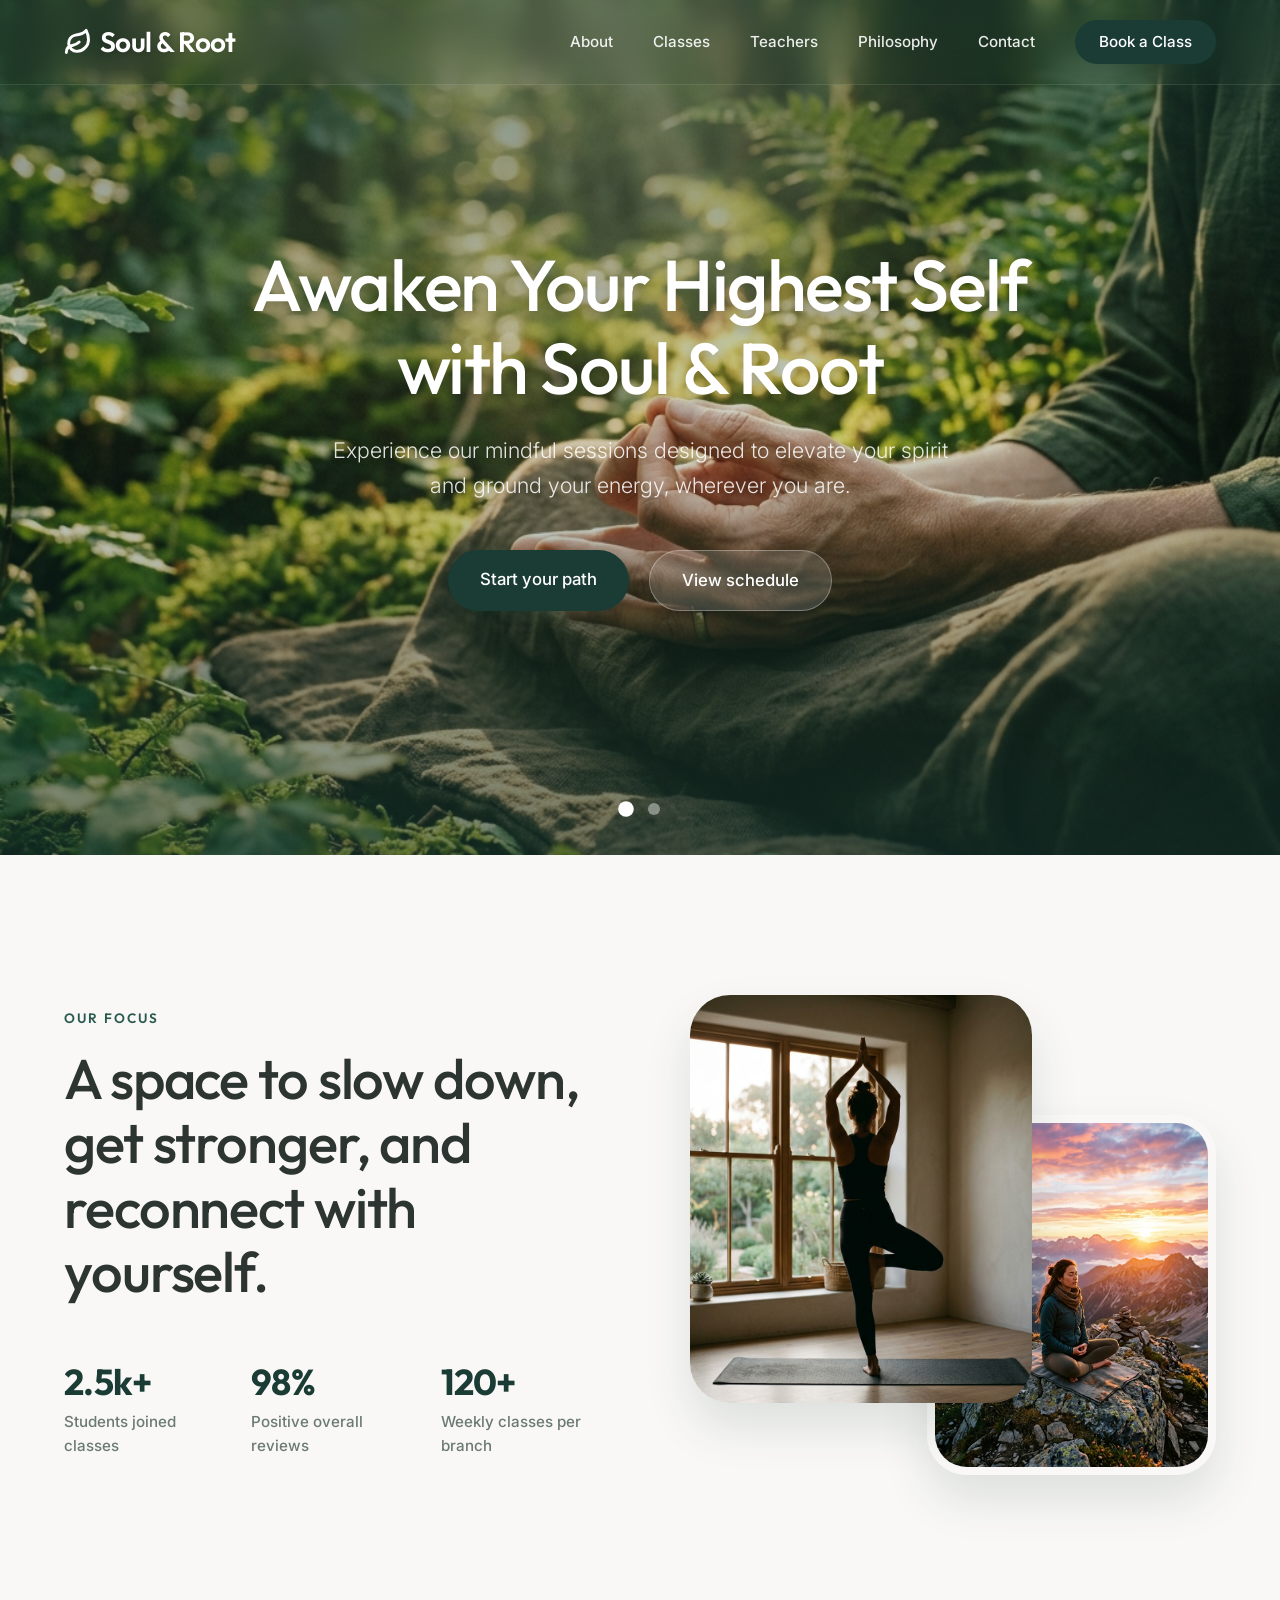
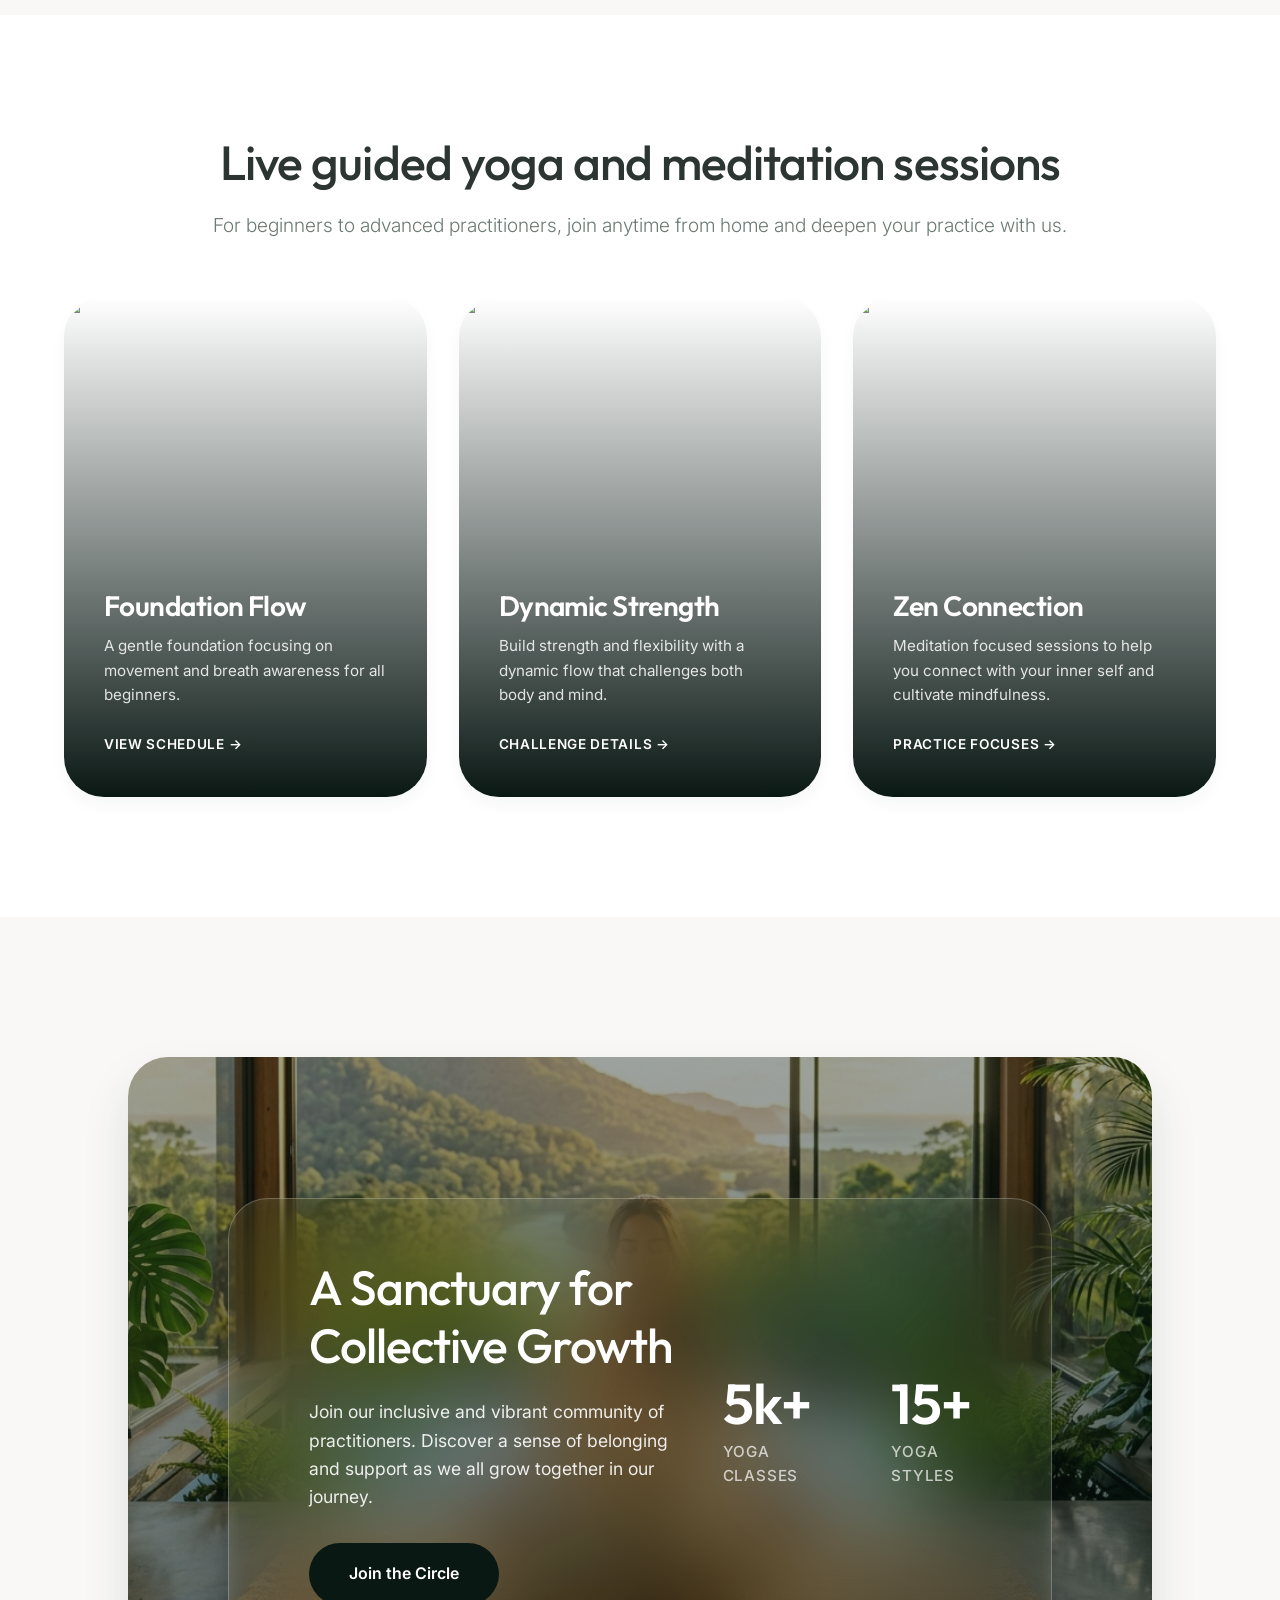
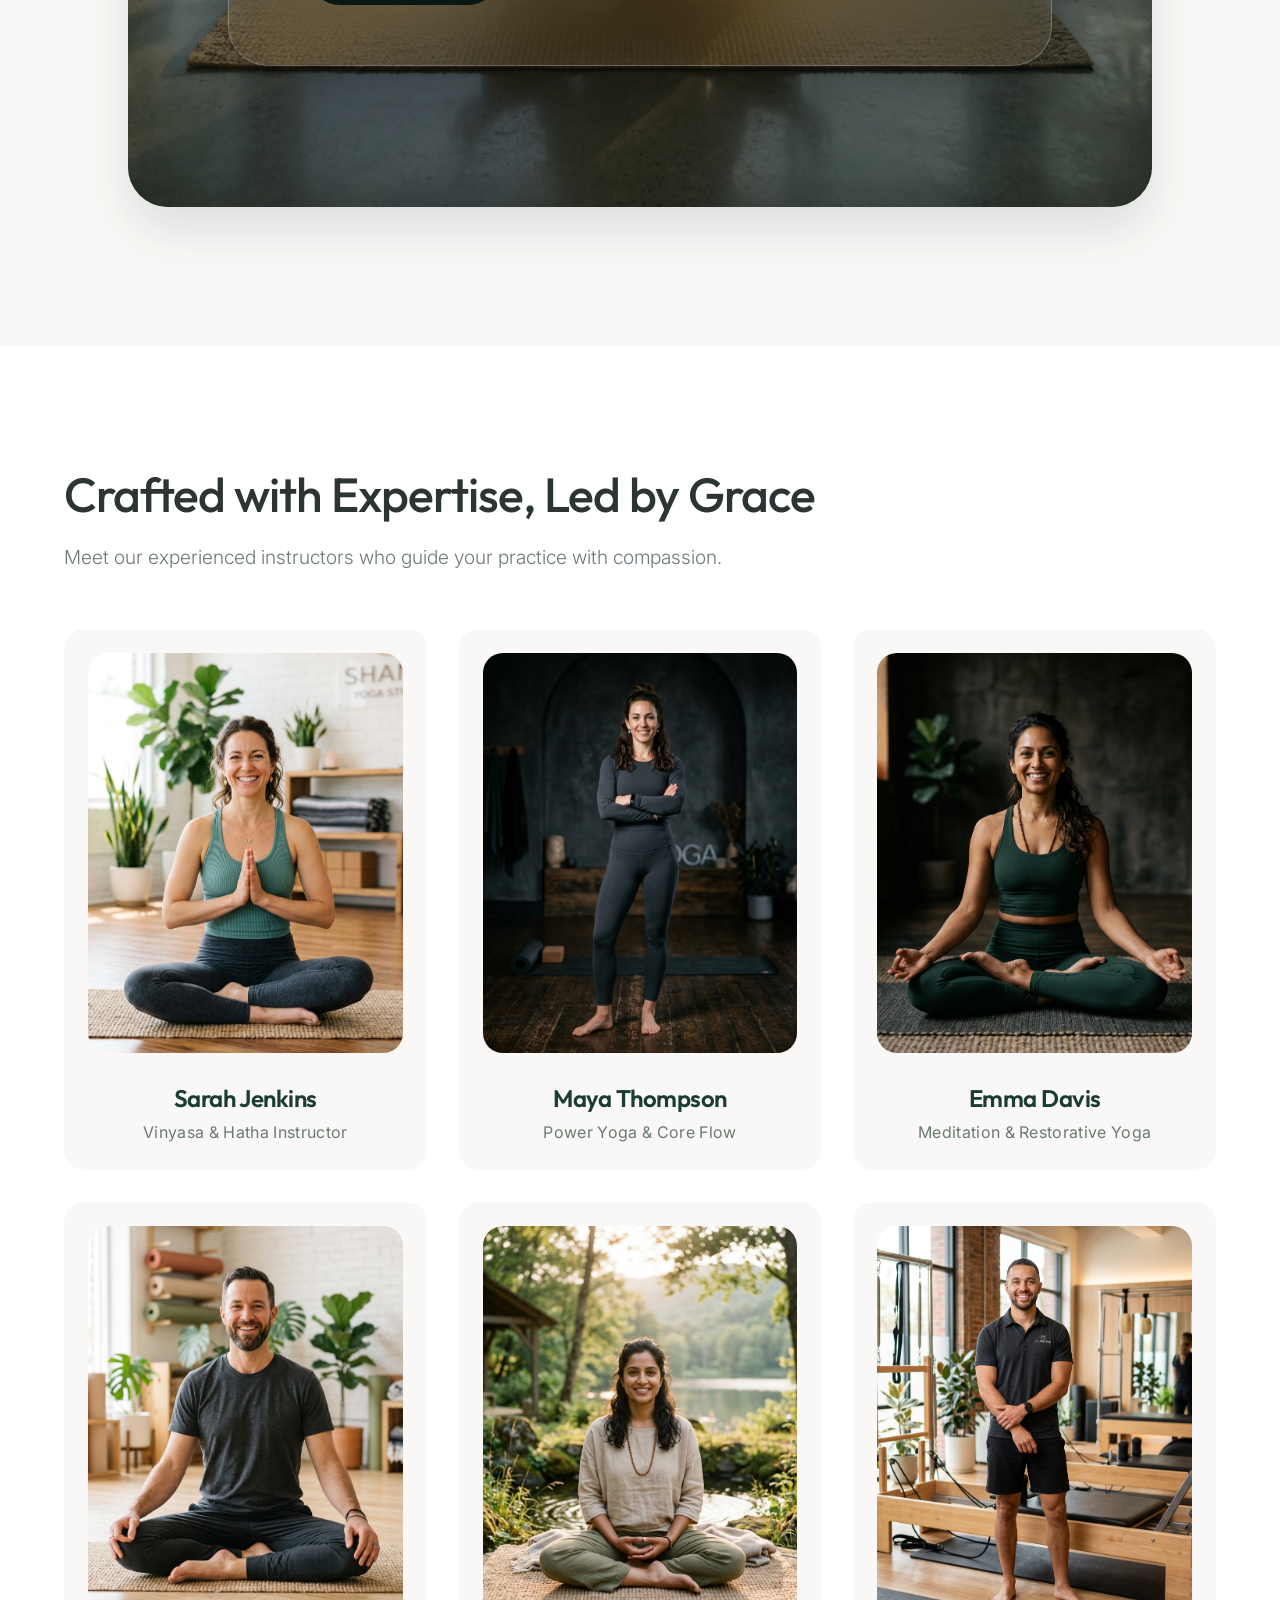
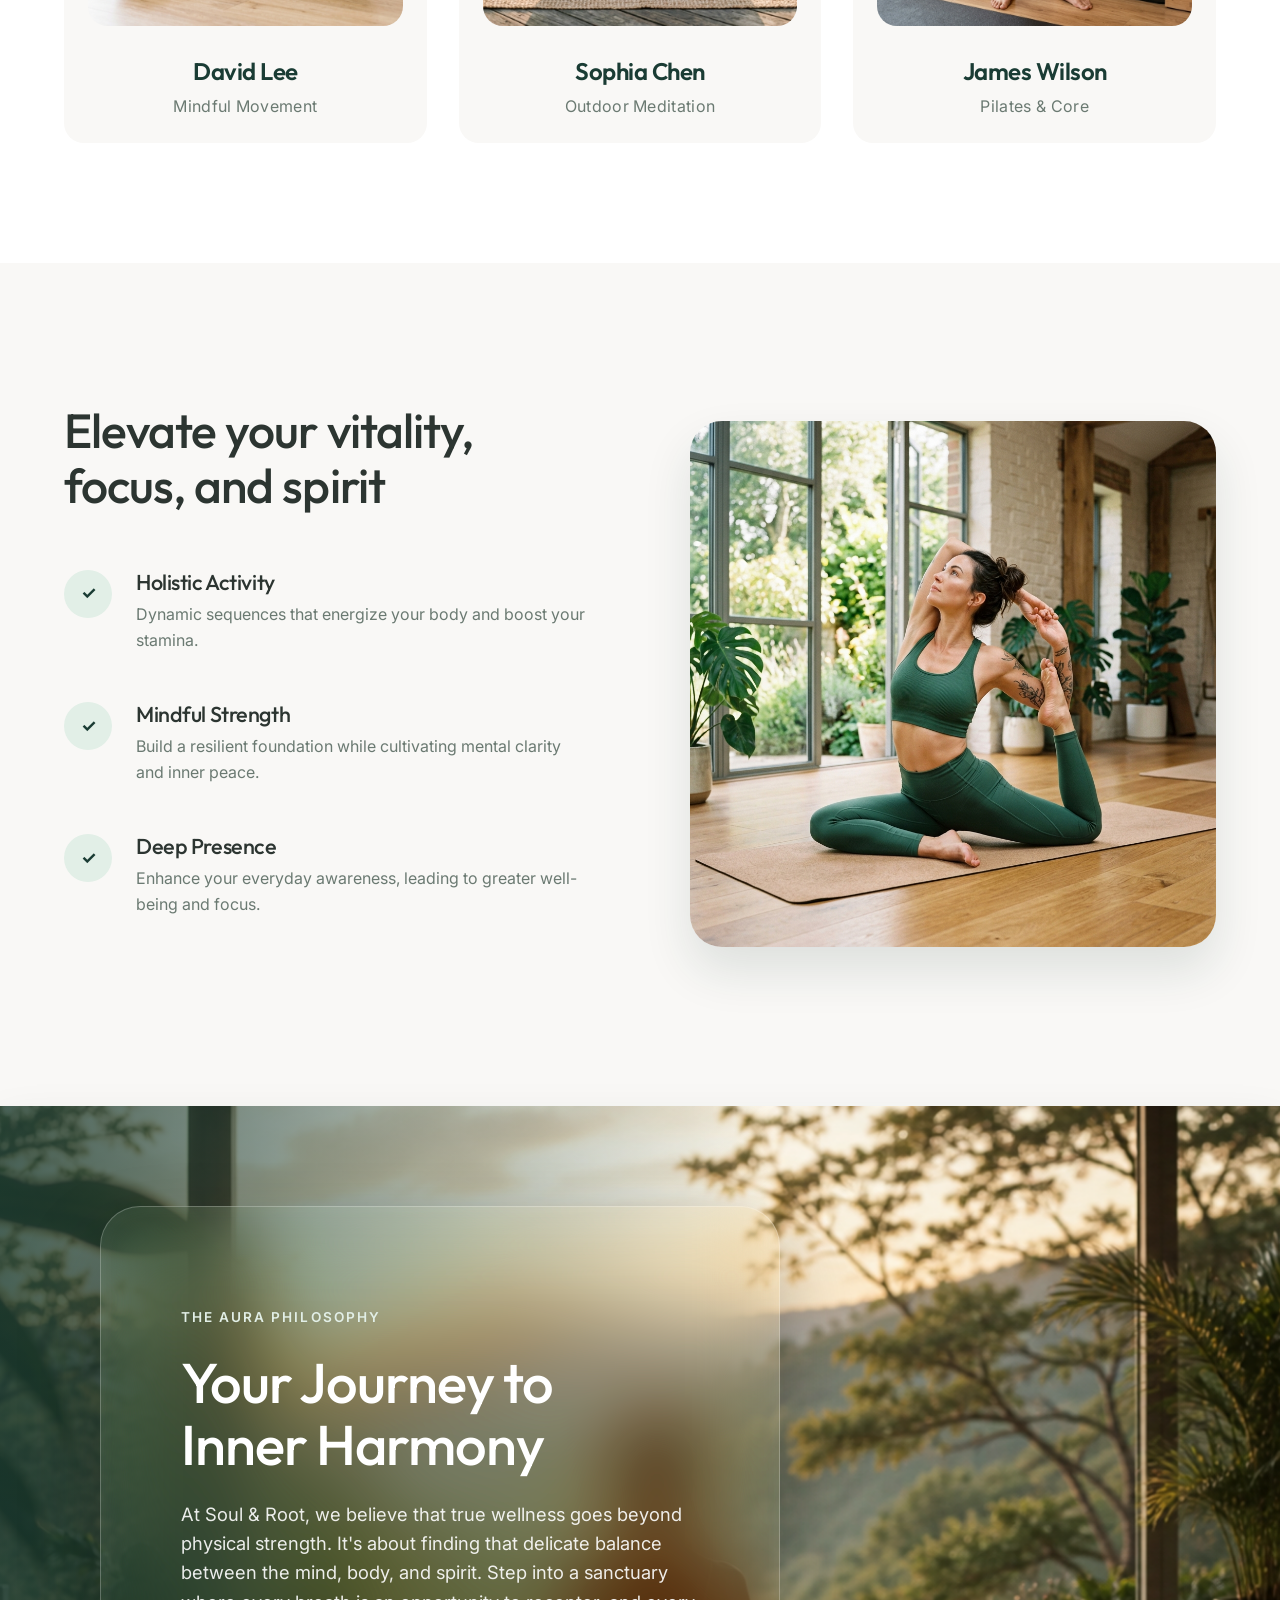
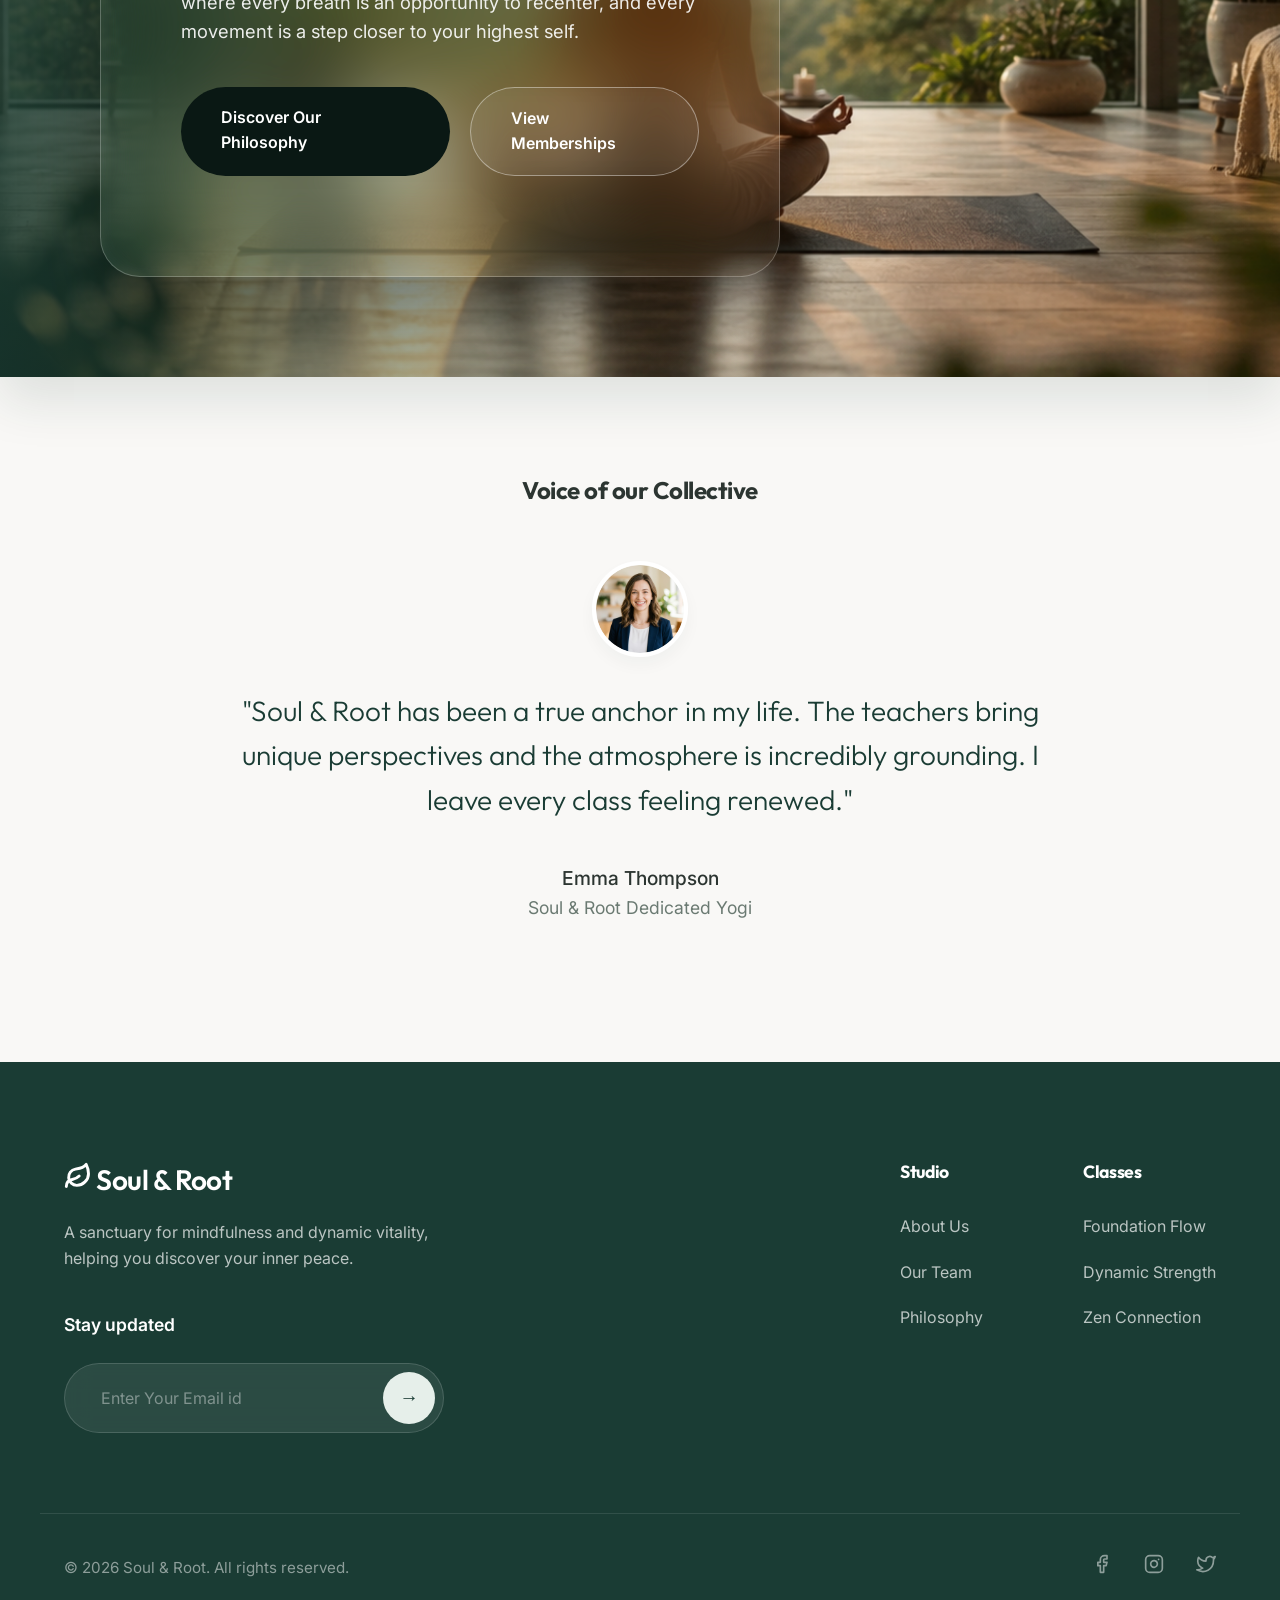
==== commit e4e3f5cc: "responsive aadded" ====
--- a/index.html
+++ b/index.html
@@ -227,7 +227,7 @@
                         <p>At Soul & Root, we believe that true wellness goes beyond physical strength. It's about finding that delicate balance between the mind, body, and spirit. Step into a sanctuary where every breath is an opportunity to recenter, and every movement is a step closer to your highest self.</p>
                         <div class="hero-buttons">
                             <a href="#about" class="btn-solid-glass">Discover Our Philosophy</a>
-                            <a href="#pricing" class="btn-outline-glass" style="margin-left: 16px;">View Memberships</a>
+                            <a href="#pricing" class="btn-outline-glass">View Memberships</a>
                         </div>
                     </div>
                 </div>
--- a/style.css
+++ b/style.css
@@ -673,20 +673,43 @@
 }
 
 @media (max-width: 992px) {
+    .community-bg {
+        padding: 40px 20px;
+        min-height: auto;
+    }
+
     .community-content {
         flex-direction: column;
-        padding: 60px 40px;
+        padding: 40px 24px;
         text-align: center;
-    }
-    
-    .community-text h2, 
-    .community-stats .stat h3 {
-        font-size: 3.5rem;
+        gap: 32px;
+    }
+    
+    .community-text h2 {
+        font-size: clamp(1.8rem, 8vw, 2.5rem);
+        line-height: 1.1;
+        margin-bottom: 16px;
+    }
+    
+    .community-text p {
+        font-size: 0.95rem;
+        margin-bottom: 24px;
     }
     
     .community-stats {
         justify-content: center;
-        gap: 40px;
+        gap: 32px;
+        width: 100%;
+        border-top: 1px solid rgba(255,255,255,0.1);
+        padding-top: 32px;
+    }
+
+    .community-stats .stat h3 {
+        font-size: 2.2rem;
+    }
+    
+    .community-stats .stat p {
+        font-size: 0.75rem;
     }
 }
 
@@ -1108,6 +1131,109 @@
 
 @media (max-width: 768px) {
     .premium-session-cards,
+    .logo-construction, .persona-card, .ui-focus {
+        grid-template-columns: 1fr !important;
+        padding: 40px 20px !important;
+    }
+    
+    .persona-img {
+        height: 300px !important;
+    }
+    
+    .process-roadmap {
+        flex-direction: column;
+        gap: 40px;
+    }
+    
+    .process-roadmap::after {
+        display: none;
+    }
+
+    /* Experience Section Mobile Optimization */
+    .experience-bg {
+        padding: 60px 20px !important;
+        min-height: auto !important;
+        justify-content: center !important;
+    }
+    
+    .experience-bg::before {
+        width: 100% !important;
+        background: linear-gradient(rgba(26, 60, 52, 0.8), rgba(26, 60, 52, 0.9)) !important;
+    }
+
+    .experience-content {
+        padding: 40px 24px !important;
+        text-align: center;
+        max-width: 100% !important;
+    }
+    
+    .experience-content h2 {
+        font-size: 2.2rem !important;
+        line-height: 1.1 !important;
+    }
+    
+    .hero-buttons {
+        flex-direction: column !important;
+        gap: 16px !important;
+        align-items: center !important;
+    }
+    
+    .hero-buttons a {
+        width: 100% !important;
+        max-width: 300px;
+        margin: 0 !important;
+        text-align: center;
+    }
+
+    .premium-session-cards,
+    .teacher-grid,
+    .editorial-section,
+    .truth-grid,
+    .pricing-grid,
+    .faq-grid {
+        grid-template-columns: 1fr !important;
+        gap: 32px !important;
+        margin-bottom: 80px !important;
+        direction: ltr !important;
+    }
+
+    .pricing-card {
+        padding: 40px 24px !important;
+    }
+
+    .price {
+        font-size: 3rem !important;
+    }
+
+    .pricing-card.featured {
+        transform: scale(1) !important;
+        margin: 20px 0;
+    }
+
+    .faq-item {
+        padding: 40px 24px !important;
+    }
+
+    .truth-card {
+        padding: 40px 24px !important;
+    }
+
+    .truth-card::before {
+        font-size: 5rem !important;
+        top: -10px !important;
+    }
+
+    .editorial-img {
+        height: 350px !important;
+        border-radius: 24px !important;
+    }
+    
+    .editorial-content h3 {
+        font-size: 1.8rem !important;
+        margin-bottom: 16px !important;
+    }
+
+    .premium-session-cards,
     .teacher-grid {
         grid-template-columns: 1fr;
     }
@@ -1774,6 +1900,7 @@
     position: relative;
     height: 550px;
     overflow: hidden;
+    padding: 20px; /* Added padding for inset effect */
 }
 
 .class-visual img {
@@ -1781,6 +1908,7 @@
     height: 100%;
     object-fit: cover;
     transition: transform 0.8s ease;
+    border-radius: 30px; /* Restored and polished radius */
 }
 
 .class-item-premium:hover .class-visual img {
@@ -2531,3 +2659,202 @@
     gap: 60px;
     box-shadow: var(--shadow-lg);
 }
+/* --- GLOBAL RESPONSIVE UX SYSTEM --- */
+
+/* Standard Container Padding for Mobile */
+.container {
+    padding-left: 24px;
+    padding-right: 24px;
+    width: 100%;
+}
+
+@media (max-width: 1024px) {
+    /* Section Headers Scaling */
+    .section-header h2, .v3-title, .cs-title {
+        font-size: clamp(2.5rem, 8vw, 4rem) !important;
+        line-height: 1.1 !important;
+    }
+    
+    .promise-text h2, .about-features h2, .story-text h2, .zen-header h2 {
+        font-size: 2.8rem !important;
+        margin-bottom: 30px !important;
+    }
+
+    /* Grid Collapsing */
+    .instructor-card, .class-item-premium, .adv-feature-grid, .branding-grid, .bh-content-grid, .promise-layout, .features-container, .benefits-grid {
+        grid-template-columns: 1fr !important;
+        gap: 40px !important;
+        direction: ltr !important; 
+    }
+    
+    .instructor-card:nth-child(even), .class-item-premium:nth-child(even) {
+        direction: ltr !important;
+    }
+    
+    .instructor-left img, .class-visual {
+        height: 350px !important;
+    }
+    
+    .stats-grid, .organic-grid-three, .adv-gallery, .bh-stat-row {
+        grid-template-columns: 1fr !important;
+        gap: 30px !important;
+    }
+    
+    .photo-style {
+        grid-template-columns: 1fr 1fr !important;
+    }
+
+    /* Contact Page Adjustments for Tablet & Mobile */
+    .contact-page-wrapper {
+        flex-direction: column !important;
+        padding: 120px 24px 60px !important;
+        height: auto !important;
+        min-height: 100vh !important;
+    }
+
+    .centric-glass-card {
+        padding: 40px 24px !important;
+        width: 100% !important;
+        max-width: 600px !important;
+        margin-bottom: 40px !important;
+    }
+
+    .centric-glass-card h1 {
+        font-size: 2.5rem !important;
+    }
+
+    .form-row {
+        grid-template-columns: 1fr !important;
+        gap: 0 !important;
+    }
+
+    .footer-connection-ribbon {
+        position: relative !important;
+        flex-direction: column !important;
+        gap: 24px !important;
+        width: 100% !important;
+        max-width: 320px;
+        margin: 0 auto !important;
+        text-align: center;
+        background: rgba(255, 255, 255, 0.05);
+        padding: 32px !important;
+        border-radius: 30px;
+        backdrop-filter: blur(10px);
+        bottom: auto !important;
+        left: auto !important;
+        transform: none !important;
+    }
+}
+
+@media (max-width: 768px) {
+    /* Section Spacing */
+    section {
+        padding: 80px 0 !important;
+    }
+
+    /* Hero Sections */
+    .hero h1, .page-hero h1 {
+        font-size: clamp(2.2rem, 10vw, 3.5rem) !important;
+        margin-bottom: 24px !important;
+    }
+    
+    .hero-content p, .page-hero p {
+        font-size: 1rem !important;
+        line-height: 1.6 !important;
+        margin-bottom: 40px !important;
+    }
+
+    /* About Image Stack Fix (Crucial for Overlap) */
+    .about-images {
+        height: auto !important;
+        display: flex;
+        flex-direction: column;
+        gap: 20px;
+    }
+    
+    .img-stack-1, .img-stack-2 {
+        width: 100% !important;
+        height: 300px !important;
+        position: relative !important;
+        top: auto !important;
+        bottom: auto !important;
+        left: auto !important;
+        right: auto !important;
+        border-radius: 20px !important;
+        border: none !important;
+    }
+
+    /* Cards & Glass Containers */
+    .centric-glass-card {
+        padding: 40px 24px !important;
+        width: 100% !important;
+        border-radius: 20px !important;
+    }
+    
+    .centric-glass-card h1 {
+        font-size: 2.2rem !important;
+    }
+
+    /* Instructor & Class Cards Padding */
+    .instructor-card, .class-info {
+        padding: 30px 20px !important;
+    }
+    
+    .instructor-right h3, .class-info h3 {
+        font-size: 1.8rem !important;
+    }
+
+    /* Promise & Aura Fixes */
+    .promise-text h2 {
+        font-size: 2.5rem !important;
+    }
+    
+    .promise-text p {
+        font-size: 1.1rem !important;
+        margin-bottom: 40px !important;
+    }
+    
+    .aura-card-layered {
+        padding: 30px 20px !important;
+        transform: none !important; /* Remove hover translate on mobile */
+    }
+
+    /* Footer Optimization */
+    .footer-grid {
+        grid-template-columns: 1fr !important;
+        gap: 40px !important;
+        text-align: left;
+    }
+    
+    .footer-connection-ribbon {
+        position: relative !important;
+        bottom: auto !important;
+        gap: 40px !important;
+        margin-top: 60px;
+        justify-content: flex-start !important;
+    }
+    
+    .newsletter-form {
+        max-width: 100% !important;
+    }
+}
+
+@media (max-width: 480px) {
+    .stat-card h3, .bh-number {
+        font-size: 2.5rem !important;
+    }
+    
+    .btn-aura, .btn-glass-submit {
+        padding: 14px 28px !important;
+        font-size: 0.85rem !important;
+    }
+    
+    .cs-num {
+        font-size: 6rem !important;
+    }
+
+    .cs-num {
+        font-size: 6rem !important;
+    }
+}
+
